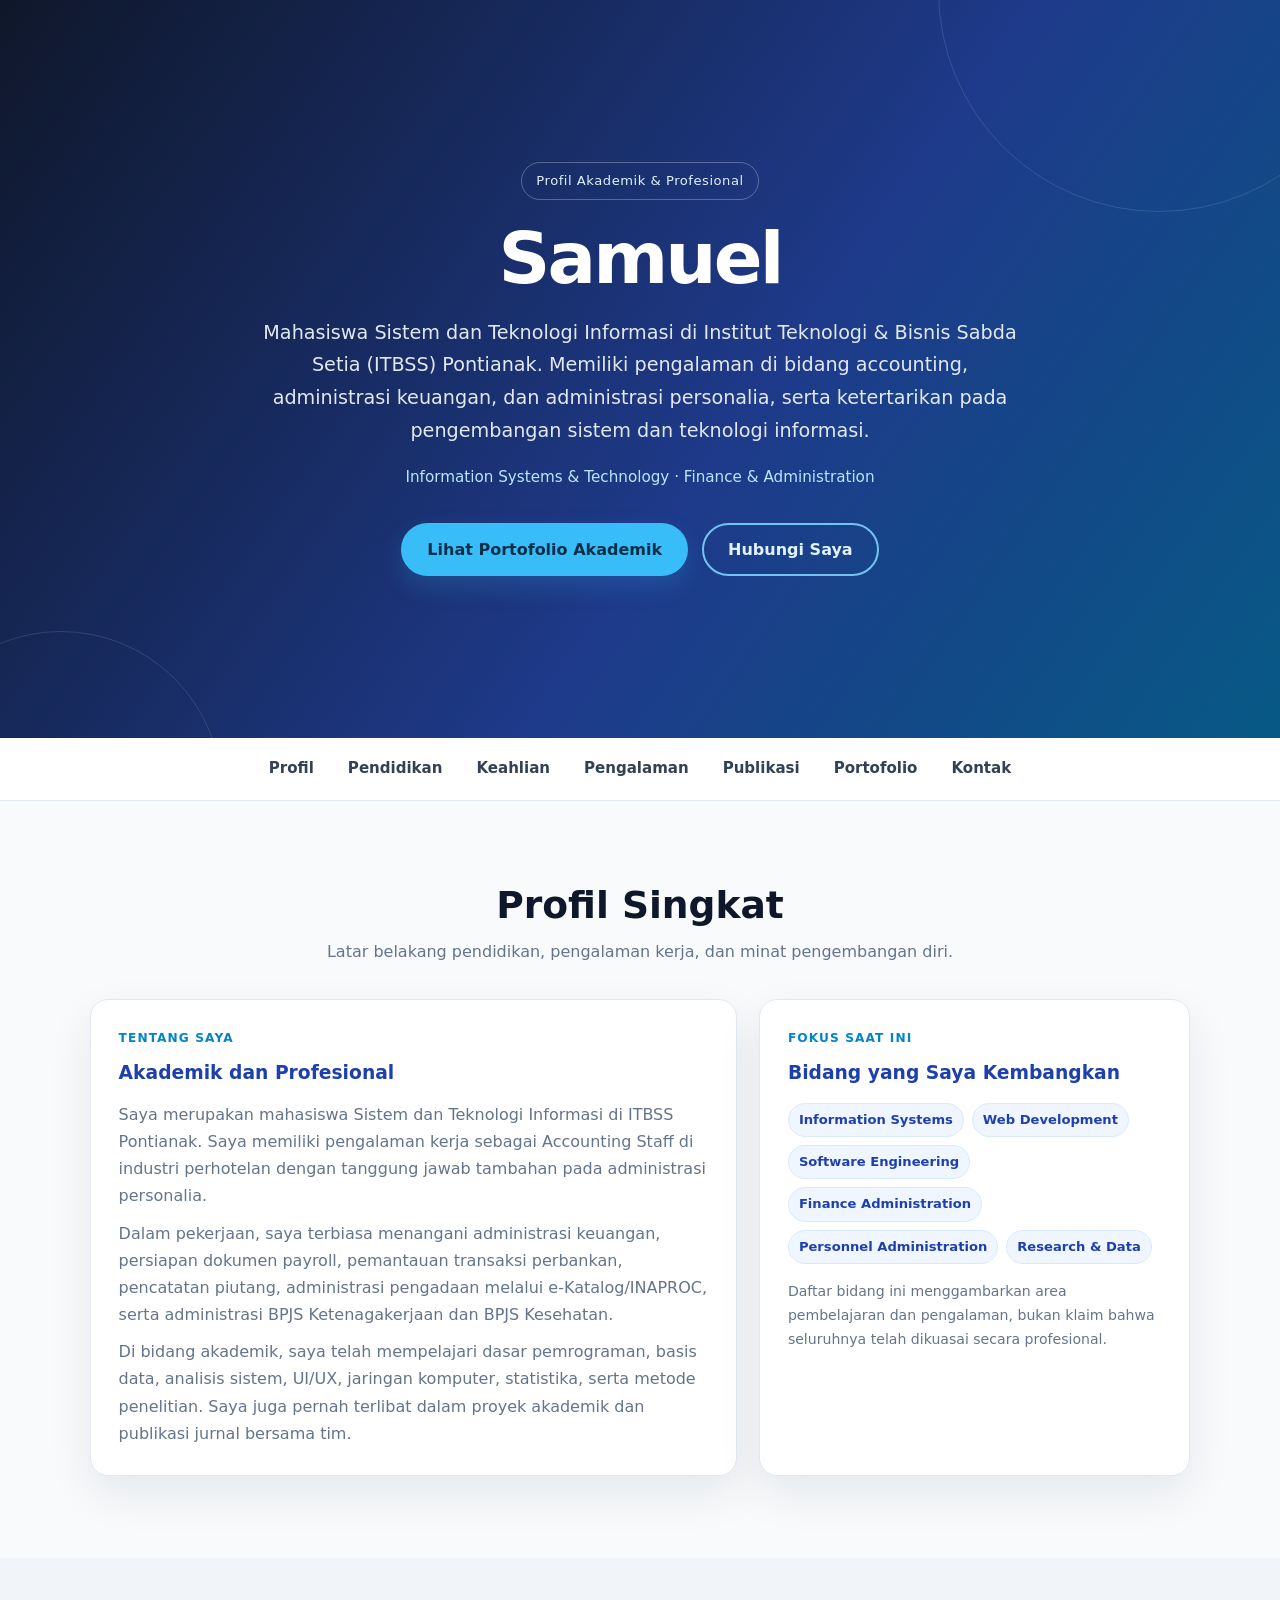
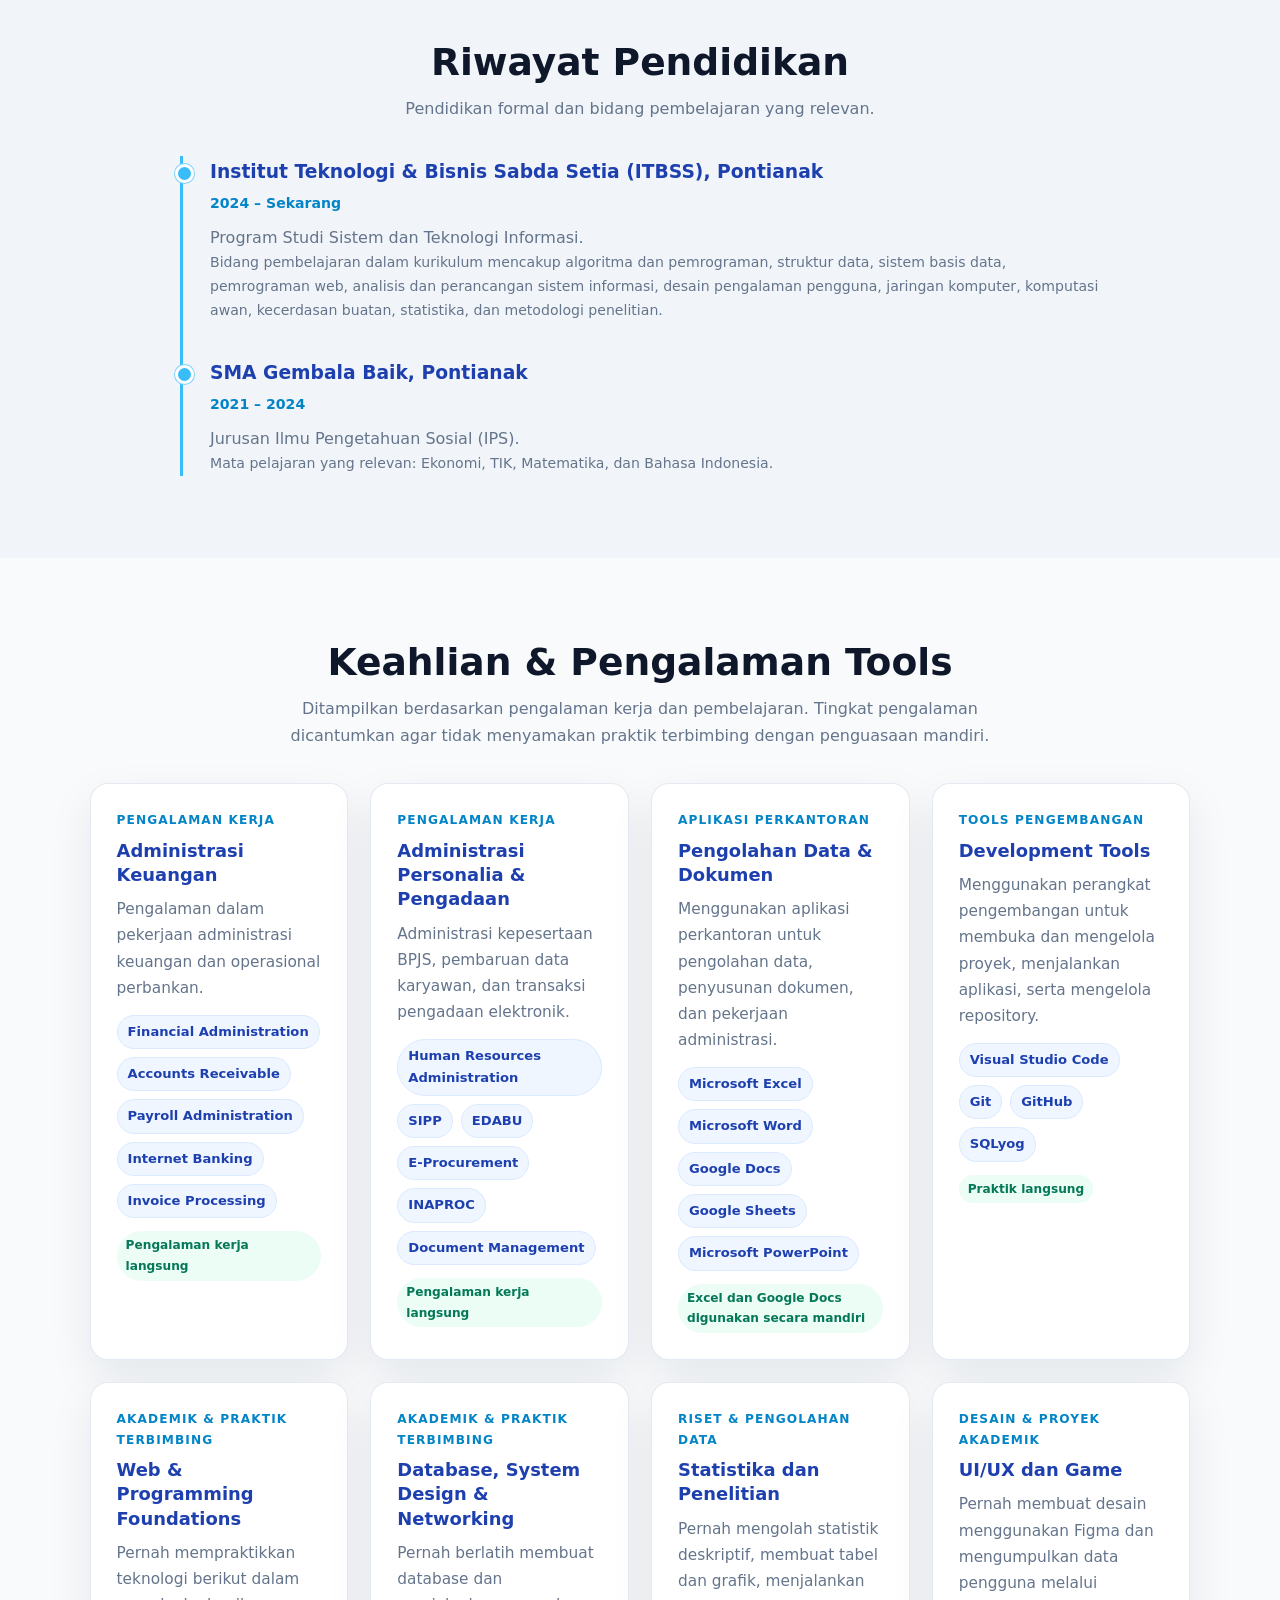
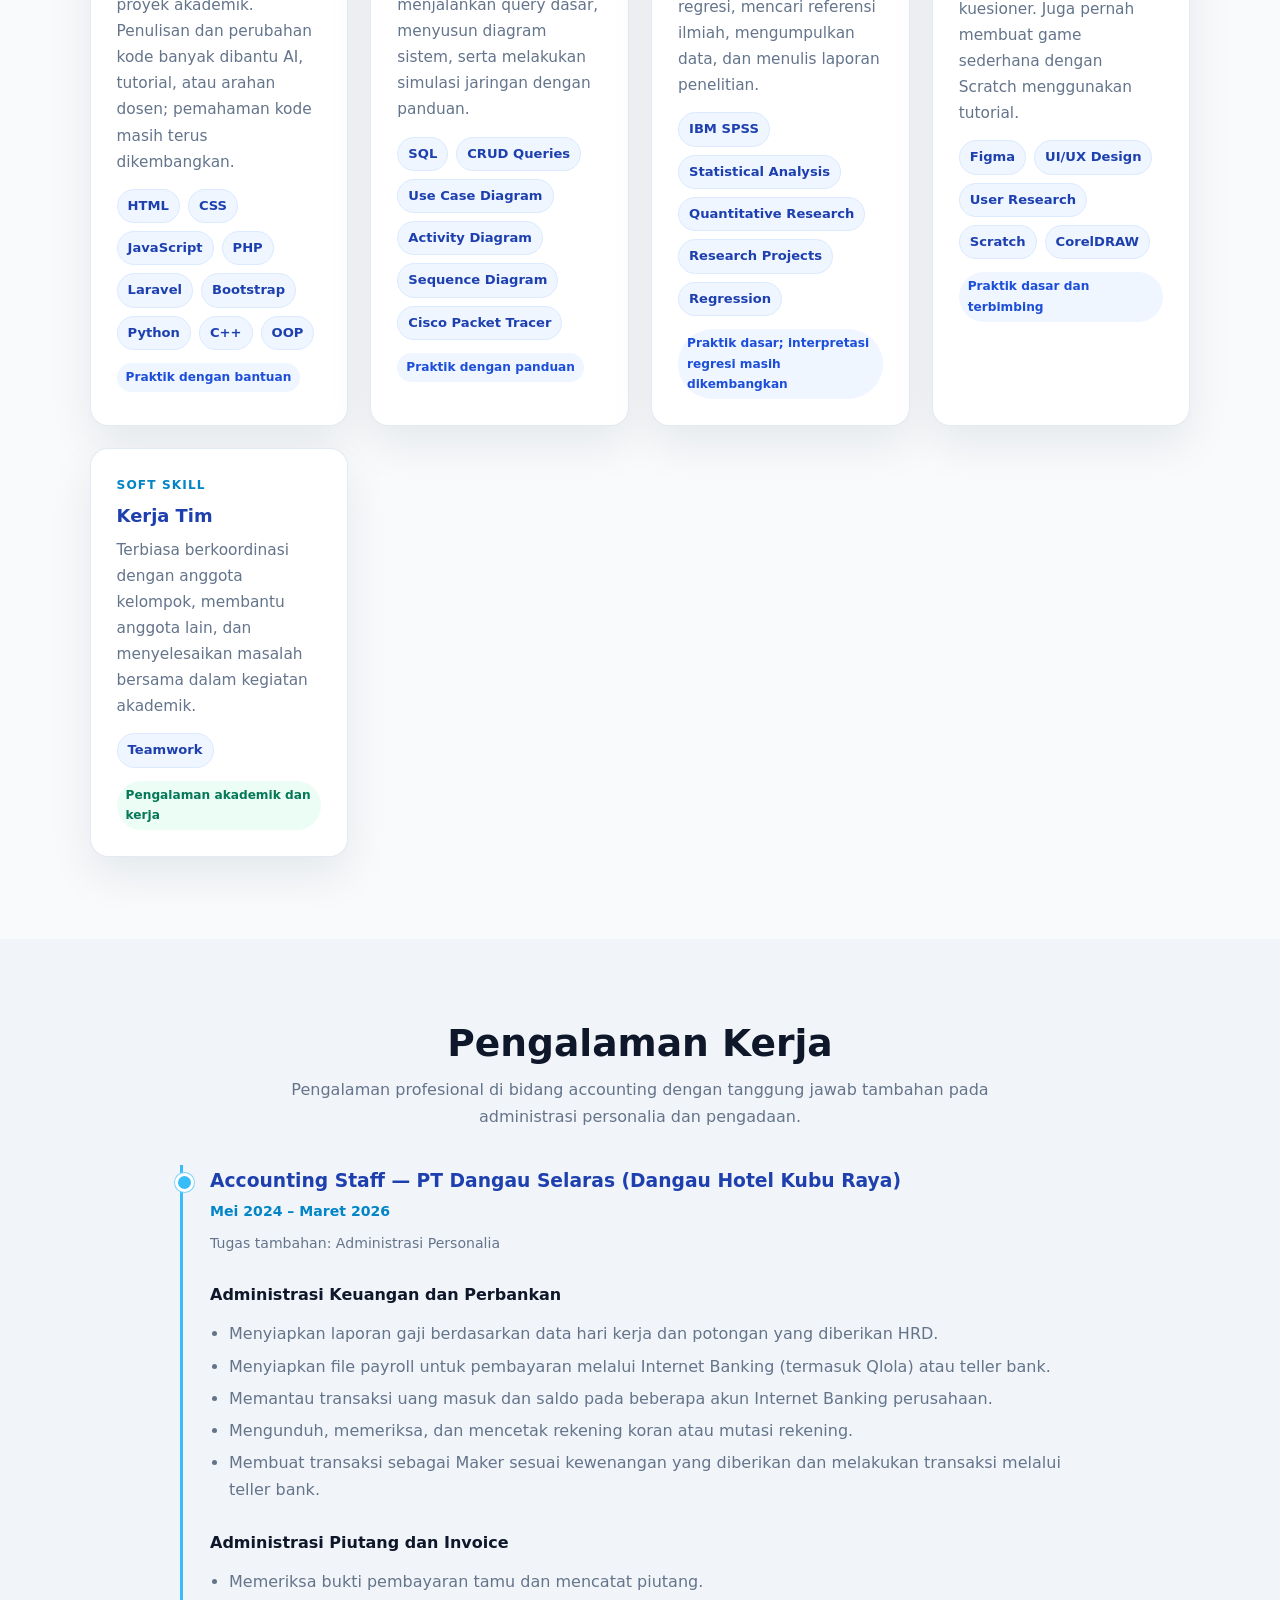
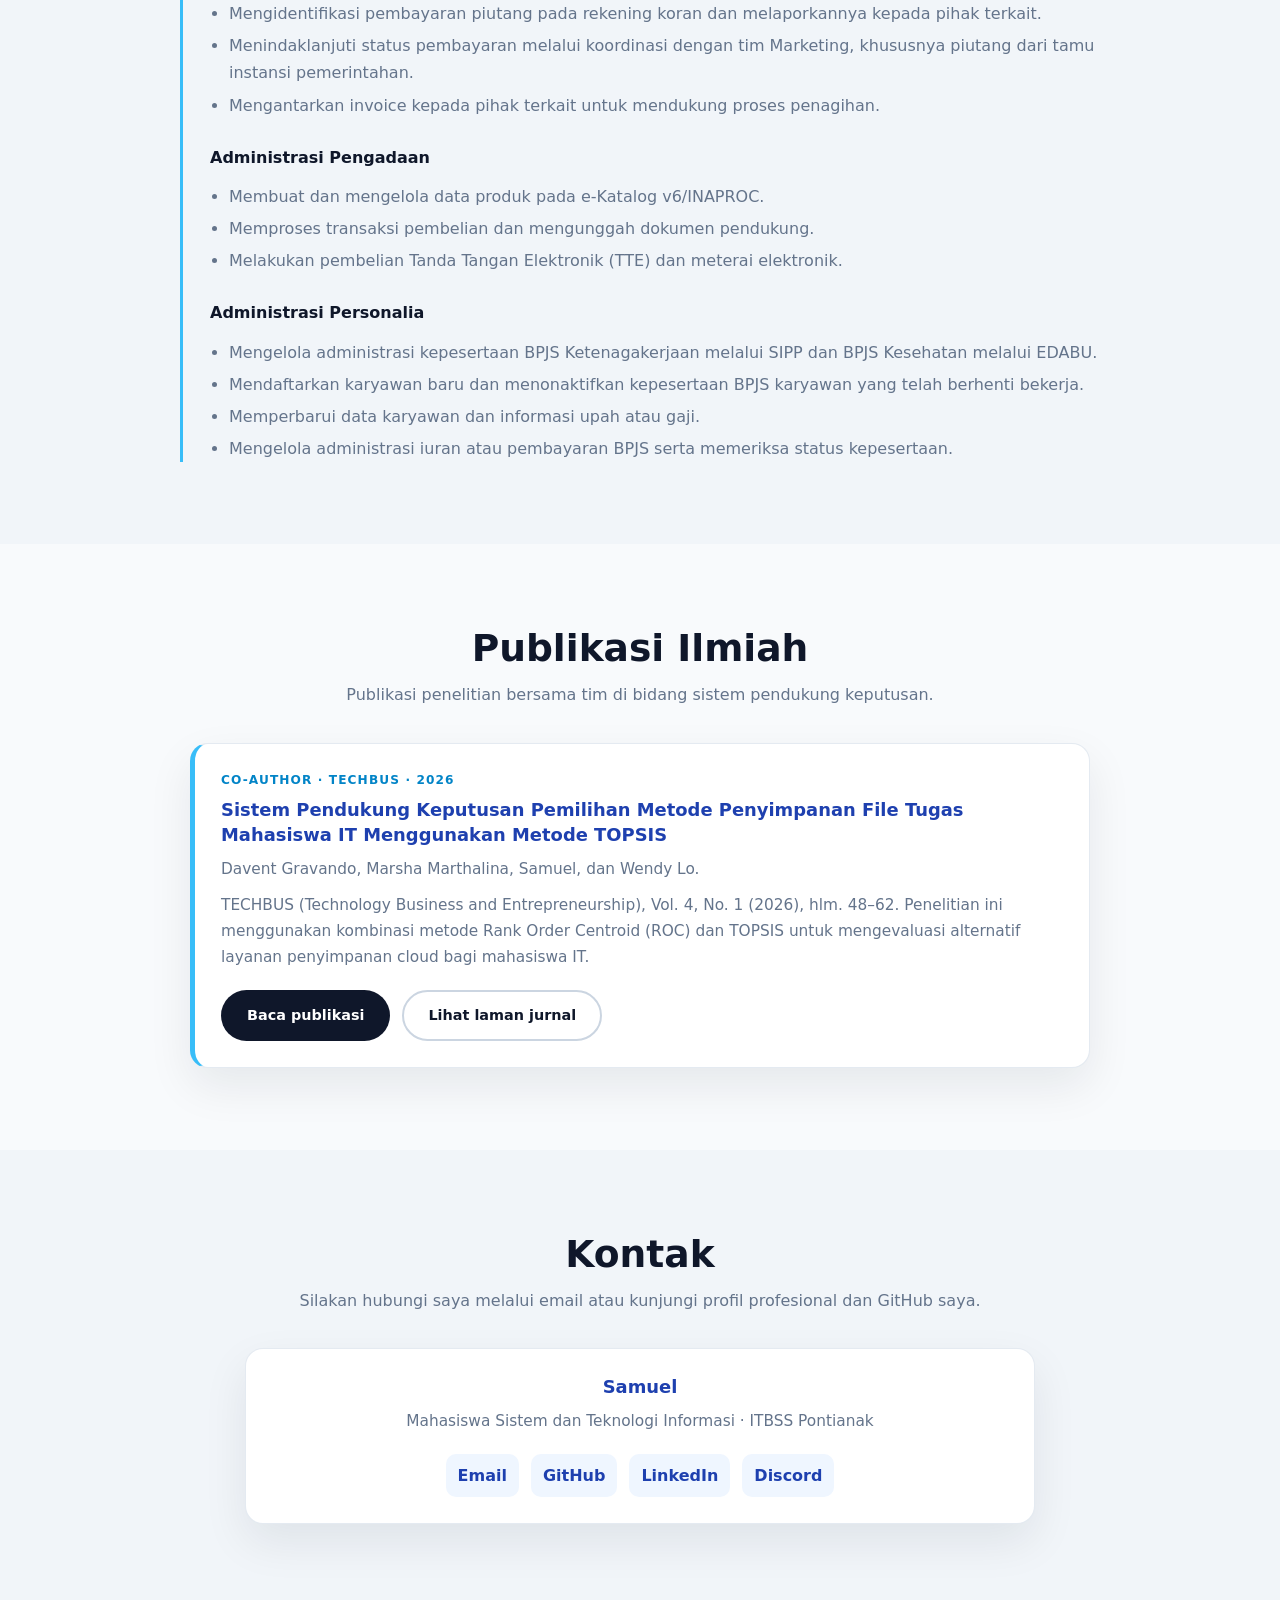
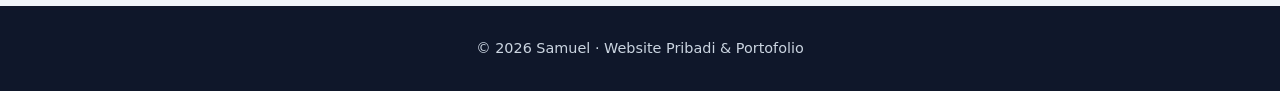
==== index.html @ e10cc5b1 "Fix stylesheet path for GitHub Pages" ====
<!DOCTYPE html>
<html lang="id">
<head>
  <meta charset="UTF-8" />
  <meta name="viewport" content="width=device-width, initial-scale=1.0" />
  <meta name="description" content="Portofolio Samuel, mahasiswa Sistem dan Teknologi Informasi ITBSS dengan pengalaman administrasi keuangan, personalia, serta proyek akademik teknologi." />
  <meta name="theme-color" content="#0f172a" />
  <title>Samuel | Profil & Portofolio</title>
  <link rel="stylesheet" href="style.css" />
</head>
<body>
  <header class="hero">
    <div class="hero-inner">
      <span class="eyebrow">Profil Akademik & Profesional</span>
      <h1>Samuel</h1>
      <p>Mahasiswa Sistem dan Teknologi Informasi di Institut Teknologi & Bisnis Sabda Setia (ITBSS) Pontianak. Memiliki pengalaman di bidang accounting, administrasi keuangan, dan administrasi personalia, serta ketertarikan pada pengembangan sistem dan teknologi informasi.</p>
      <div class="hero-meta">Information Systems & Technology · Finance & Administration</div>
      <div class="hero-buttons">
        <a href="portofolio.html" class="btn btn-primary">Lihat Portofolio Akademik</a>
        <a href="#kontak" class="btn btn-outline">Hubungi Saya</a>
      </div>
    </div>
  </header>

  <nav aria-label="Navigasi utama">
    <ul>
      <li><a href="#profil">Profil</a></li>
      <li><a href="#pendidikan">Pendidikan</a></li>
      <li><a href="#keahlian">Keahlian</a></li>
      <li><a href="#pengalaman">Pengalaman</a></li>
      <li><a href="#publikasi">Publikasi</a></li>
      <li><a href="portofolio.html">Portofolio</a></li>
      <li><a href="#kontak">Kontak</a></li>
    </ul>
  </nav>

  <main>
    <section id="profil">
      <div class="section-inner">
        <div class="section-heading">
          <h2>Profil Singkat</h2>
          <p>Latar belakang pendidikan, pengalaman kerja, dan minat pengembangan diri.</p>
        </div>
        <div class="info-grid">
          <article class="info-panel">
            <span class="kicker">Tentang Saya</span>
            <h3>Akademik dan Profesional</h3>
            <p>Saya merupakan mahasiswa Sistem dan Teknologi Informasi di ITBSS Pontianak. Saya memiliki pengalaman kerja sebagai Accounting Staff di industri perhotelan dengan tanggung jawab tambahan pada administrasi personalia.</p>
            <p>Dalam pekerjaan, saya terbiasa menangani administrasi keuangan, persiapan dokumen payroll, pemantauan transaksi perbankan, pencatatan piutang, administrasi pengadaan melalui e-Katalog/INAPROC, serta administrasi BPJS Ketenagakerjaan dan BPJS Kesehatan.</p>
            <p>Di bidang akademik, saya telah mempelajari dasar pemrograman, basis data, analisis sistem, UI/UX, jaringan komputer, statistika, serta metode penelitian. Saya juga pernah terlibat dalam proyek akademik dan publikasi jurnal bersama tim.</p>
          </article>
          <aside class="info-panel">
            <span class="kicker">Fokus Saat Ini</span>
            <h3>Bidang yang Saya Kembangkan</h3>
            <div class="tag-list">
              <span class="tag">Information Systems</span>
              <span class="tag">Web Development</span>
              <span class="tag">Software Engineering</span>
              <span class="tag">Finance Administration</span>
              <span class="tag">Personnel Administration</span>
              <span class="tag">Research & Data</span>
            </div>
            <p class="small-note" style="margin-top:16px">Daftar bidang ini menggambarkan area pembelajaran dan pengalaman, bukan klaim bahwa seluruhnya telah dikuasai secara profesional.</p>
          </aside>
        </div>
      </div>
    </section>

    <section id="pendidikan" class="section-alt">
      <div class="section-inner">
        <div class="section-heading">
          <h2>Riwayat Pendidikan</h2>
          <p>Pendidikan formal dan bidang pembelajaran yang relevan.</p>
        </div>
        <div class="timeline">
          <article class="timeline-item">
            <h3>Institut Teknologi & Bisnis Sabda Setia (ITBSS), Pontianak</h3>
            <div class="date">2024 – Sekarang</div>
            <p>Program Studi Sistem dan Teknologi Informasi.</p>
            <p class="small-note">Bidang pembelajaran dalam kurikulum mencakup algoritma dan pemrograman, struktur data, sistem basis data, pemrograman web, analisis dan perancangan sistem informasi, desain pengalaman pengguna, jaringan komputer, komputasi awan, kecerdasan buatan, statistika, dan metodologi penelitian.</p>
          </article>
          <article class="timeline-item">
            <h3>SMA Gembala Baik, Pontianak</h3>
            <div class="date">2021 – 2024</div>
            <p>Jurusan Ilmu Pengetahuan Sosial (IPS).</p>
            <p class="small-note">Mata pelajaran yang relevan: Ekonomi, TIK, Matematika, dan Bahasa Indonesia.</p>
          </article>
        </div>
      </div>
    </section>

    <section id="keahlian">
      <div class="section-inner">
        <div class="section-heading">
          <h2>Keahlian & Pengalaman Tools</h2>
          <p>Ditampilkan berdasarkan pengalaman kerja dan pembelajaran. Tingkat pengalaman dicantumkan agar tidak menyamakan praktik terbimbing dengan penguasaan mandiri.</p>
        </div>
        <div class="grid">
          <article class="card">
            <span class="kicker">Pengalaman Kerja</span>
            <h3>Administrasi Keuangan</h3>
            <p>Pengalaman dalam pekerjaan administrasi keuangan dan operasional perbankan.</p>
            <div class="tag-list">
              <span class="tag">Financial Administration</span><span class="tag">Accounts Receivable</span><span class="tag">Payroll Administration</span><span class="tag">Internet Banking</span><span class="tag">Invoice Processing</span>
            </div>
            <span class="level good">Pengalaman kerja langsung</span>
          </article>
          <article class="card">
            <span class="kicker">Pengalaman Kerja</span>
            <h3>Administrasi Personalia & Pengadaan</h3>
            <p>Administrasi kepesertaan BPJS, pembaruan data karyawan, dan transaksi pengadaan elektronik.</p>
            <div class="tag-list">
              <span class="tag">Human Resources Administration</span><span class="tag">SIPP</span><span class="tag">EDABU</span><span class="tag">E-Procurement</span><span class="tag">INAPROC</span><span class="tag">Document Management</span>
            </div>
            <span class="level good">Pengalaman kerja langsung</span>
          </article>
          <article class="card">
            <span class="kicker">Aplikasi Perkantoran</span>
            <h3>Pengolahan Data & Dokumen</h3>
            <p>Menggunakan aplikasi perkantoran untuk pengolahan data, penyusunan dokumen, dan pekerjaan administrasi.</p>
            <div class="tag-list">
              <span class="tag">Microsoft Excel</span><span class="tag">Microsoft Word</span><span class="tag">Google Docs</span><span class="tag">Google Sheets</span><span class="tag">Microsoft PowerPoint</span>
            </div>
            <span class="level good">Excel dan Google Docs digunakan secara mandiri</span>
          </article>
          <article class="card">
            <span class="kicker">Tools Pengembangan</span>
            <h3>Development Tools</h3>
            <p>Menggunakan perangkat pengembangan untuk membuka dan mengelola proyek, menjalankan aplikasi, serta mengelola repository.</p>
            <div class="tag-list">
              <span class="tag">Visual Studio Code</span><span class="tag">Git</span><span class="tag">GitHub</span><span class="tag">SQLyog</span>
            </div>
            <span class="level good">Praktik langsung</span>
          </article>
          <article class="card">
            <span class="kicker">Akademik & Praktik Terbimbing</span>
            <h3>Web & Programming Foundations</h3>
            <p>Pernah mempraktikkan teknologi berikut dalam proyek akademik. Penulisan dan perubahan kode banyak dibantu AI, tutorial, atau arahan dosen; pemahaman kode masih terus dikembangkan.</p>
            <div class="tag-list">
              <span class="tag">HTML</span><span class="tag">CSS</span><span class="tag">JavaScript</span><span class="tag">PHP</span><span class="tag">Laravel</span><span class="tag">Bootstrap</span><span class="tag">Python</span><span class="tag">C++</span><span class="tag">OOP</span>
            </div>
            <span class="level basic">Praktik dengan bantuan</span>
          </article>
          <article class="card">
            <span class="kicker">Akademik & Praktik Terbimbing</span>
            <h3>Database, System Design & Networking</h3>
            <p>Pernah berlatih membuat database dan menjalankan query dasar, menyusun diagram sistem, serta melakukan simulasi jaringan dengan panduan.</p>
            <div class="tag-list">
              <span class="tag">SQL</span><span class="tag">CRUD Queries</span><span class="tag">Use Case Diagram</span><span class="tag">Activity Diagram</span><span class="tag">Sequence Diagram</span><span class="tag">Cisco Packet Tracer</span>
            </div>
            <span class="level basic">Praktik dengan panduan</span>
          </article>
          <article class="card">
            <span class="kicker">Riset & Pengolahan Data</span>
            <h3>Statistika dan Penelitian</h3>
            <p>Pernah mengolah statistik deskriptif, membuat tabel dan grafik, menjalankan regresi, mencari referensi ilmiah, mengumpulkan data, dan menulis laporan penelitian.</p>
            <div class="tag-list">
              <span class="tag">IBM SPSS</span><span class="tag">Statistical Analysis</span><span class="tag">Quantitative Research</span><span class="tag">Research Projects</span><span class="tag">Regression</span>
            </div>
            <span class="level basic">Praktik dasar; interpretasi regresi masih dikembangkan</span>
          </article>
          <article class="card">
            <span class="kicker">Desain & Proyek Akademik</span>
            <h3>UI/UX dan Game</h3>
            <p>Pernah membuat desain menggunakan Figma dan mengumpulkan data pengguna melalui kuesioner. Juga pernah membuat game sederhana dengan Scratch menggunakan tutorial.</p>
            <div class="tag-list">
              <span class="tag">Figma</span><span class="tag">UI/UX Design</span><span class="tag">User Research</span><span class="tag">Scratch</span><span class="tag">CorelDRAW</span>
            </div>
            <span class="level basic">Praktik dasar dan terbimbing</span>
          </article>
          <article class="card">
            <span class="kicker">Soft Skill</span>
            <h3>Kerja Tim</h3>
            <p>Terbiasa berkoordinasi dengan anggota kelompok, membantu anggota lain, dan menyelesaikan masalah bersama dalam kegiatan akademik.</p>
            <div class="tag-list"><span class="tag">Teamwork</span></div>
            <span class="level good">Pengalaman akademik dan kerja</span>
          </article>
        </div>
      </div>
    </section>

    <section id="pengalaman" class="section-alt">
      <div class="section-inner">
        <div class="section-heading">
          <h2>Pengalaman Kerja</h2>
          <p>Pengalaman profesional di bidang accounting dengan tanggung jawab tambahan pada administrasi personalia dan pengadaan.</p>
        </div>
        <div class="timeline">
          <article class="timeline-item">
            <h3>Accounting Staff — PT Dangau Selaras (Dangau Hotel Kubu Raya)</h3>
            <div class="date">Mei 2024 – Maret 2026</div>
            <p class="small-note">Tugas tambahan: Administrasi Personalia</p>
            <h4 class="subheading">Administrasi Keuangan dan Perbankan</h4>
            <ul>
              <li>Menyiapkan laporan gaji berdasarkan data hari kerja dan potongan yang diberikan HRD.</li>
              <li>Menyiapkan file payroll untuk pembayaran melalui Internet Banking (termasuk Qlola) atau teller bank.</li>
              <li>Memantau transaksi uang masuk dan saldo pada beberapa akun Internet Banking perusahaan.</li>
              <li>Mengunduh, memeriksa, dan mencetak rekening koran atau mutasi rekening.</li>
              <li>Membuat transaksi sebagai Maker sesuai kewenangan yang diberikan dan melakukan transaksi melalui teller bank.</li>
            </ul>
            <h4 class="subheading">Administrasi Piutang dan Invoice</h4>
            <ul>
              <li>Memeriksa bukti pembayaran tamu dan mencatat piutang.</li>
              <li>Mengidentifikasi pembayaran piutang pada rekening koran dan melaporkannya kepada pihak terkait.</li>
              <li>Menindaklanjuti status pembayaran melalui koordinasi dengan tim Marketing, khususnya piutang dari tamu instansi pemerintahan.</li>
              <li>Mengantarkan invoice kepada pihak terkait untuk mendukung proses penagihan.</li>
            </ul>
            <h4 class="subheading">Administrasi Pengadaan</h4>
            <ul>
              <li>Membuat dan mengelola data produk pada e-Katalog v6/INAPROC.</li>
              <li>Memproses transaksi pembelian dan mengunggah dokumen pendukung.</li>
              <li>Melakukan pembelian Tanda Tangan Elektronik (TTE) dan meterai elektronik.</li>
            </ul>
            <h4 class="subheading">Administrasi Personalia</h4>
            <ul>
              <li>Mengelola administrasi kepesertaan BPJS Ketenagakerjaan melalui SIPP dan BPJS Kesehatan melalui EDABU.</li>
              <li>Mendaftarkan karyawan baru dan menonaktifkan kepesertaan BPJS karyawan yang telah berhenti bekerja.</li>
              <li>Memperbarui data karyawan dan informasi upah atau gaji.</li>
              <li>Mengelola administrasi iuran atau pembayaran BPJS serta memeriksa status kepesertaan.</li>
            </ul>
          </article>
        </div>
      </div>
    </section>

    <section id="publikasi">
      <div class="section-inner">
        <div class="section-heading">
          <h2>Publikasi Ilmiah</h2>
          <p>Publikasi penelitian bersama tim di bidang sistem pendukung keputusan.</p>
        </div>
        <article class="card publication">
          <span class="kicker">Co-Author · TECHBUS · 2026</span>
          <h3>Sistem Pendukung Keputusan Pemilihan Metode Penyimpanan File Tugas Mahasiswa IT Menggunakan Metode TOPSIS</h3>
          <p class="authors">Davent Gravando, Marsha Marthalina, Samuel, dan Wendy Lo.</p>
          <p>TECHBUS (Technology Business and Entrepreneurship), Vol. 4, No. 1 (2026), hlm. 48–62. Penelitian ini menggunakan kombinasi metode Rank Order Centroid (ROC) dan TOPSIS untuk mengevaluasi alternatif layanan penyimpanan cloud bagi mahasiswa IT.</p>
          <div class="actions">
            <a class="btn btn-dark" href="https://doi.org/10.61245/techbus.v4i1.88" target="_blank" rel="noopener noreferrer">Baca publikasi</a>
            <a class="btn btn-light" href="https://ejournal.itbss.ac.id/index.php/techbus/article/view/88" target="_blank" rel="noopener noreferrer">Lihat laman jurnal</a>
          </div>
        </article>
      </div>
    </section>

    <section id="kontak" class="section-alt">
      <div class="section-inner">
        <div class="section-heading">
          <h2>Kontak</h2>
          <p>Silakan hubungi saya melalui email atau kunjungi profil profesional dan GitHub saya.</p>
        </div>
        <div class="card contact-card">
          <h3>Samuel</h3>
          <p>Mahasiswa Sistem dan Teknologi Informasi · ITBSS Pontianak</p>
          <div class="contact-links">
            <a href="mailto:samuelptk2006@gmail.com">Email</a>
            <a href="https://github.com/SamuelPhe" target="_blank" rel="noopener noreferrer">GitHub</a>
            <a href="https://www.linkedin.com/in/samuelphang06" target="_blank" rel="noopener noreferrer">LinkedIn</a>
            <a href="https://discord.com/users/518212369063608331" target="_blank" rel="noopener noreferrer">Discord</a>
          </div>
        </div>
      </div>
    </section>
  </main>

  <footer>
    <p>© 2026 Samuel · Website Pribadi & Portofolio</p>
  </footer>
</body>
</html>
---- style.css ----
:root {
  --primary: #0f172a;
  --secondary: #1e40af;
  --accent: #38bdf8;
  --bg: #f8fafc;
  --surface: #ffffff;
  --text: #0f172a;
  --muted: #64748b;
  --line: #e2e8f0;
  --soft-blue: #eff6ff;
  --shadow: 0 18px 45px rgba(15, 23, 42, .08);
}

* { box-sizing: border-box; margin: 0; padding: 0; }
html { scroll-behavior: smooth; scroll-padding-top: 86px; }
body {
  background: var(--bg);
  color: var(--text);
  font-family: "Segoe UI", system-ui, -apple-system, BlinkMacSystemFont, sans-serif;
  line-height: 1.7;
}
a { color: inherit; }
button, a { -webkit-tap-highlight-color: transparent; }

.hero {
  min-height: 82vh;
  display: flex;
  align-items: center;
  justify-content: center;
  padding: 86px 22px;
  color: #fff;
  text-align: center;
  background: linear-gradient(125deg, #0f172a 0%, #1e3a8a 58%, #075985 100%);
  position: relative;
  overflow: hidden;
}
.hero::before, .hero::after {
  content: "";
  position: absolute;
  border: 1px solid rgba(255,255,255,.12);
  border-radius: 50%;
  pointer-events: none;
}
.hero::before { width: 440px; height: 440px; top: -230px; right: -100px; }
.hero::after { width: 320px; height: 320px; bottom: -215px; left: -100px; }
.hero-inner { max-width: 900px; position: relative; z-index: 1; }
.eyebrow {
  display: inline-flex;
  align-items: center;
  gap: 8px;
  margin-bottom: 18px;
  padding: 7px 14px;
  border: 1px solid rgba(255,255,255,.28);
  border-radius: 999px;
  color: #e0f2fe;
  font-size: .82rem;
  letter-spacing: .04em;
}
.hero h1 { font-size: clamp(2.7rem, 7vw, 4.5rem); line-height: 1.12; margin-bottom: 18px; letter-spacing: -.04em; }
.hero p { max-width: 760px; margin: 0 auto; color: #e2e8f0; font-size: clamp(1rem, 2.1vw, 1.2rem); }
.hero-meta { margin-top: 18px; color: #bae6fd; font-size: .95rem; }
.hero-buttons { margin-top: 32px; display: flex; gap: 14px; justify-content: center; flex-wrap: wrap; }
.btn {
  display: inline-flex;
  justify-content: center;
  align-items: center;
  min-height: 46px;
  padding: 11px 24px;
  border: 2px solid transparent;
  border-radius: 999px;
  font-weight: 650;
  text-decoration: none;
  transition: transform .2s ease, background .2s ease, box-shadow .2s ease;
}
.btn:hover { transform: translateY(-2px); }
.btn-primary { background: var(--accent); color: #082f49; box-shadow: 0 10px 24px rgba(56,189,248,.18); }
.btn-primary:hover { background: #7dd3fc; }
.btn-outline { border-color: rgba(125,211,252,.9); color: #e0f2fe; }
.btn-outline:hover { background: rgba(56,189,248,.13); }

nav {
  position: sticky;
  top: 0;
  z-index: 50;
  background: rgba(255,255,255,.96);
  border-bottom: 1px solid var(--line);
  backdrop-filter: blur(12px);
}
nav ul {
  max-width: 1180px;
  min-height: 62px;
  padding: 0 18px;
  margin: auto;
  display: flex;
  align-items: center;
  justify-content: center;
  flex-wrap: wrap;
  gap: 4px;
  list-style: none;
}
nav a {
  display: block;
  padding: 13px 15px;
  color: #334155;
  text-decoration: none;
  font-size: .94rem;
  font-weight: 650;
  border-radius: 10px;
  transition: background .2s ease, color .2s ease;
}
nav a:hover, nav a:focus-visible { color: var(--secondary); background: var(--soft-blue); outline: none; }

section { padding: 82px 7%; }
.section-inner { max-width: 1160px; margin: 0 auto; }
.section-heading { margin-bottom: 34px; text-align: center; }
.section-heading h2 { color: var(--primary); font-size: clamp(1.8rem, 3vw, 2.35rem); line-height: 1.2; margin-bottom: 10px; }
.section-heading p { max-width: 720px; margin: 0 auto; color: var(--muted); }
.section-alt { background: #f1f5f9; }
.grid { display: grid; grid-template-columns: repeat(auto-fit, minmax(255px, 1fr)); gap: 22px; }
.card {
  padding: 26px;
  background: var(--surface);
  border: 1px solid rgba(226,232,240,.9);
  border-radius: 18px;
  box-shadow: var(--shadow);
  transition: transform .2s ease, box-shadow .2s ease;
}
.card:hover { transform: translateY(-4px); box-shadow: 0 22px 48px rgba(15,23,42,.11); }
.card h3 { color: var(--secondary); margin-bottom: 9px; font-size: 1.12rem; line-height: 1.35; }
.card p { color: var(--muted); font-size: .96rem; }
.card p + p { margin-top: 10px; }
.card ul { padding-left: 19px; margin-top: 10px; color: var(--muted); font-size: .94rem; }
.card li + li { margin-top: 5px; }
.kicker { display: block; margin-bottom: 8px; color: #0284c7; font-size: .76rem; font-weight: 750; letter-spacing: .09em; text-transform: uppercase; }
.small-note { color: var(--muted); font-size: .88rem; }
.tag-list { display: flex; flex-wrap: wrap; gap: 8px; margin-top: 14px; }
.tag {
  display: inline-flex;
  padding: 5px 10px;
  border: 1px solid #dbeafe;
  border-radius: 999px;
  background: #eff6ff;
  color: #1e40af;
  font-size: .82rem;
  font-weight: 600;
}
.level {
  display: inline-flex;
  align-items: center;
  margin-top: 13px;
  padding: 4px 9px;
  border-radius: 999px;
  background: #f1f5f9;
  color: #475569;
  font-size: .76rem;
  font-weight: 700;
}
.level.good { background: #ecfdf5; color: #047857; }
.level.basic { background: #eff6ff; color: #1d4ed8; }
.level.learning { background: #fff7ed; color: #c2410c; }

.info-grid { display: grid; grid-template-columns: 1.2fr .8fr; gap: 22px; }
.info-panel { padding: 28px; background: #fff; border: 1px solid var(--line); border-radius: 18px; box-shadow: var(--shadow); }
.info-panel h3 { margin-bottom: 12px; color: var(--secondary); }
.info-panel p { color: var(--muted); }
.info-panel p + p { margin-top: 10px; }

.timeline { max-width: 920px; margin: auto; border-left: 3px solid var(--accent); padding-left: 27px; }
.timeline-item { position: relative; margin-bottom: 34px; }
.timeline-item:last-child { margin-bottom: 0; }
.timeline-item::before {
  content: "";
  position: absolute;
  width: 13px; height: 13px;
  left: -35px; top: 8px;
  background: var(--accent);
  border: 3px solid #fff;
  border-radius: 50%;
  box-shadow: 0 0 0 1px #7dd3fc;
}
.timeline-item h3 { color: var(--secondary); margin-bottom: 4px; }
.timeline-item .date { color: #0284c7; font-size: .88rem; font-weight: 700; margin-bottom: 8px; }
.timeline-item p { color: var(--muted); }
.timeline-item ul { padding-left: 19px; margin-top: 9px; color: var(--muted); }
.timeline-item li + li { margin-top: 5px; }
.subheading { margin: 25px 0 12px; color: var(--primary); font-size: 1rem; }

.publication { max-width: 900px; margin: 0 auto; border-left: 5px solid var(--accent); }
.publication .authors { margin-top: 8px; color: var(--muted); }
.text-link { color: #1d4ed8; font-weight: 700; text-decoration: none; overflow-wrap: anywhere; }
.text-link:hover { text-decoration: underline; }
.actions { display: flex; flex-wrap: wrap; gap: 12px; margin-top: 20px; }
.actions .btn { font-size: .9rem; }
.btn-dark { background: var(--primary); color: #fff; }
.btn-dark:hover { background: #1e293b; }
.btn-light { border-color: #cbd5e1; color: var(--primary); background: #fff; }
.btn-light:hover { background: #eff6ff; }

.contact-card { max-width: 790px; margin: auto; text-align: center; }
.contact-links { display: flex; justify-content: center; flex-wrap: wrap; gap: 12px; margin-top: 20px; }
.contact-links a { color: var(--secondary); font-weight: 650; text-decoration: none; padding: 8px 12px; border-radius: 10px; background: var(--soft-blue); }
.contact-links a:hover { background: #dbeafe; }
footer { padding: 30px 18px; background: var(--primary); color: #cbd5e1; text-align: center; font-size: .9rem; }
footer a { color: #bae6fd; text-decoration: none; }

.project-card { display: flex; flex-direction: column; }
.project-card .project-type { margin-top: auto; padding-top: 16px; color: #0284c7; font-size: .8rem; font-weight: 700; }
.notice { margin: 0 auto 28px; max-width: 920px; padding: 15px 18px; border-left: 4px solid #38bdf8; border-radius: 10px; background: #eff6ff; color: #1e3a8a; font-size: .92rem; }
.certificate-frame { width: 100%; height: 420px; margin-top: 16px; border: 1px solid var(--line); border-radius: 12px; background: #f8fafc; }

@media (max-width: 820px) {
  .info-grid { grid-template-columns: 1fr; }
  section { padding: 68px 6%; }
}
@media (max-width: 600px) {
  .hero { min-height: 76vh; padding: 70px 20px; }
  nav ul { justify-content: flex-start; flex-wrap: nowrap; overflow-x: auto; }
  nav a { white-space: nowrap; padding: 13px 12px; font-size: .88rem; }
  section { padding: 58px 5%; }
  .card, .info-panel { padding: 22px; }
  .timeline { padding-left: 22px; }
  .timeline-item::before { left: -30px; }
  .certificate-frame { height: 330px; }
}

@media (prefers-reduced-motion: reduce) {
  html { scroll-behavior: auto; }
  *, *::before, *::after { transition-duration: .01ms !important; animation-duration: .01ms !important; }
}
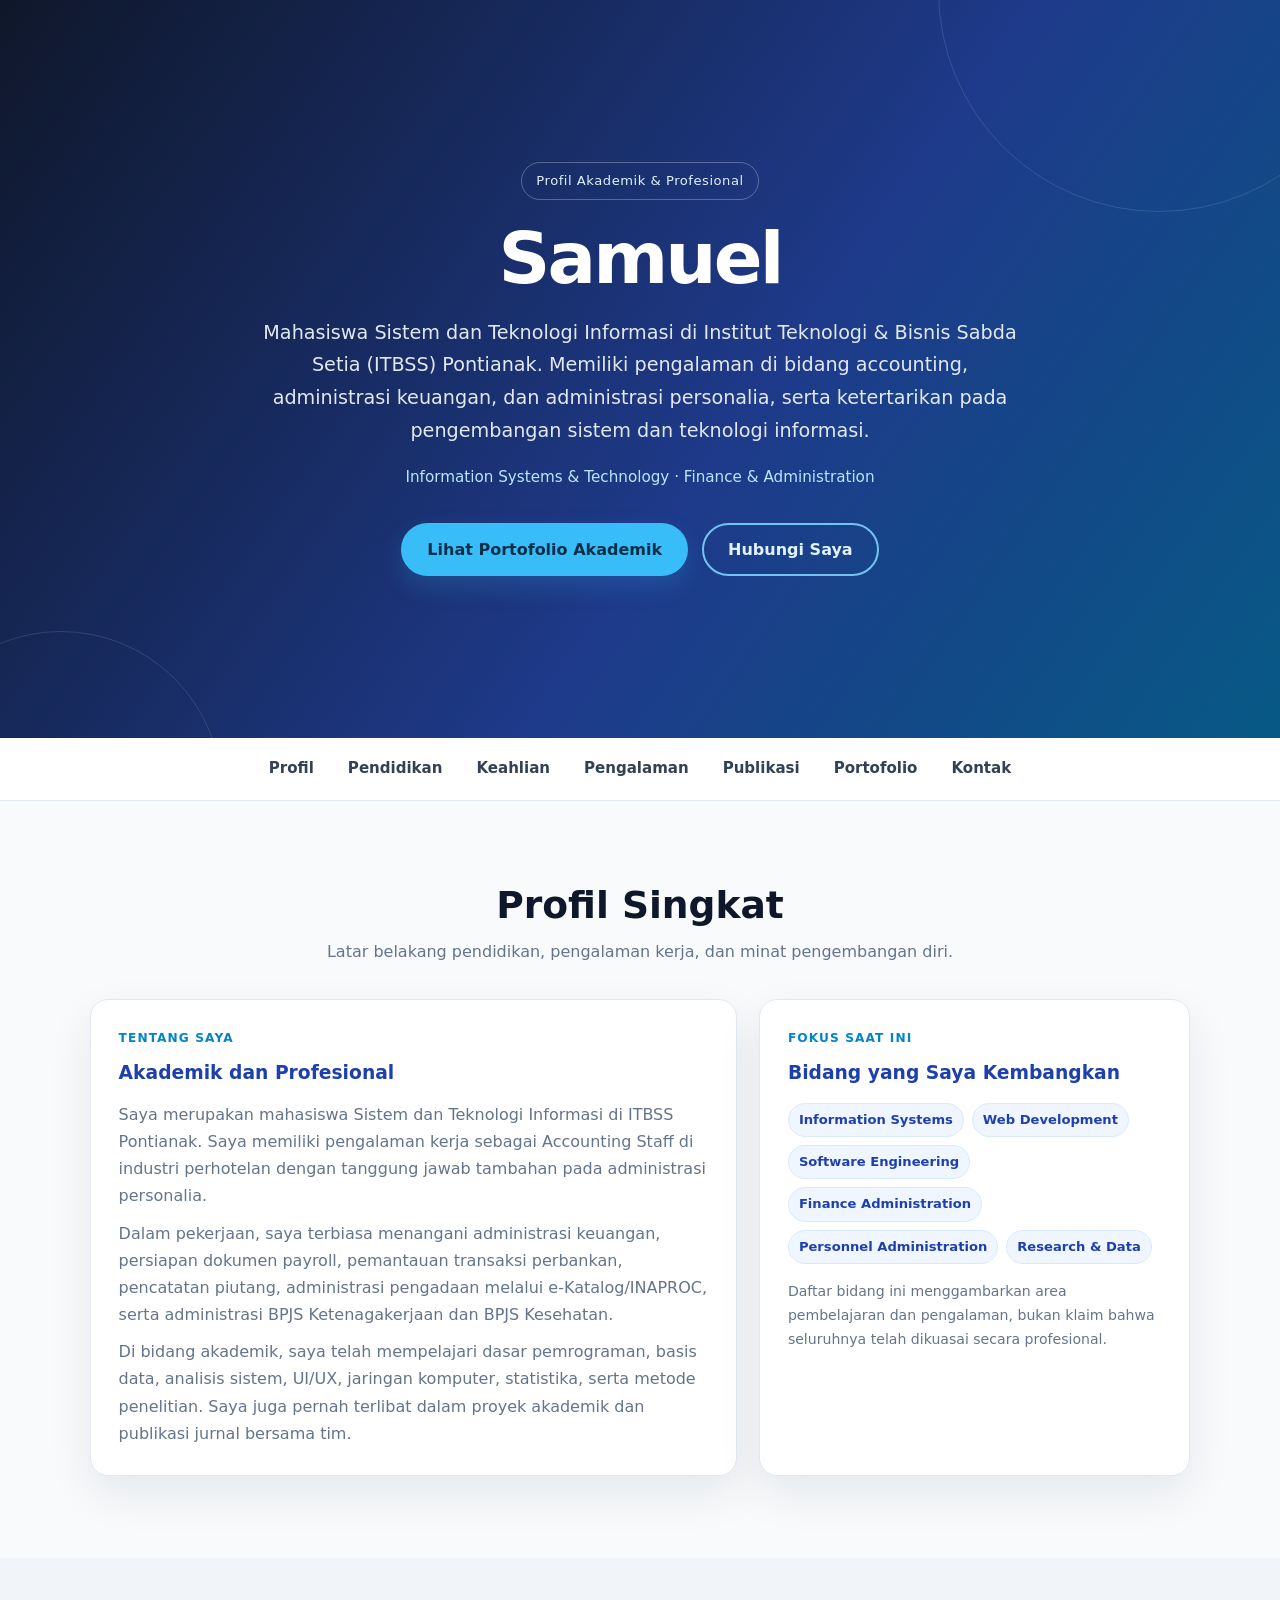
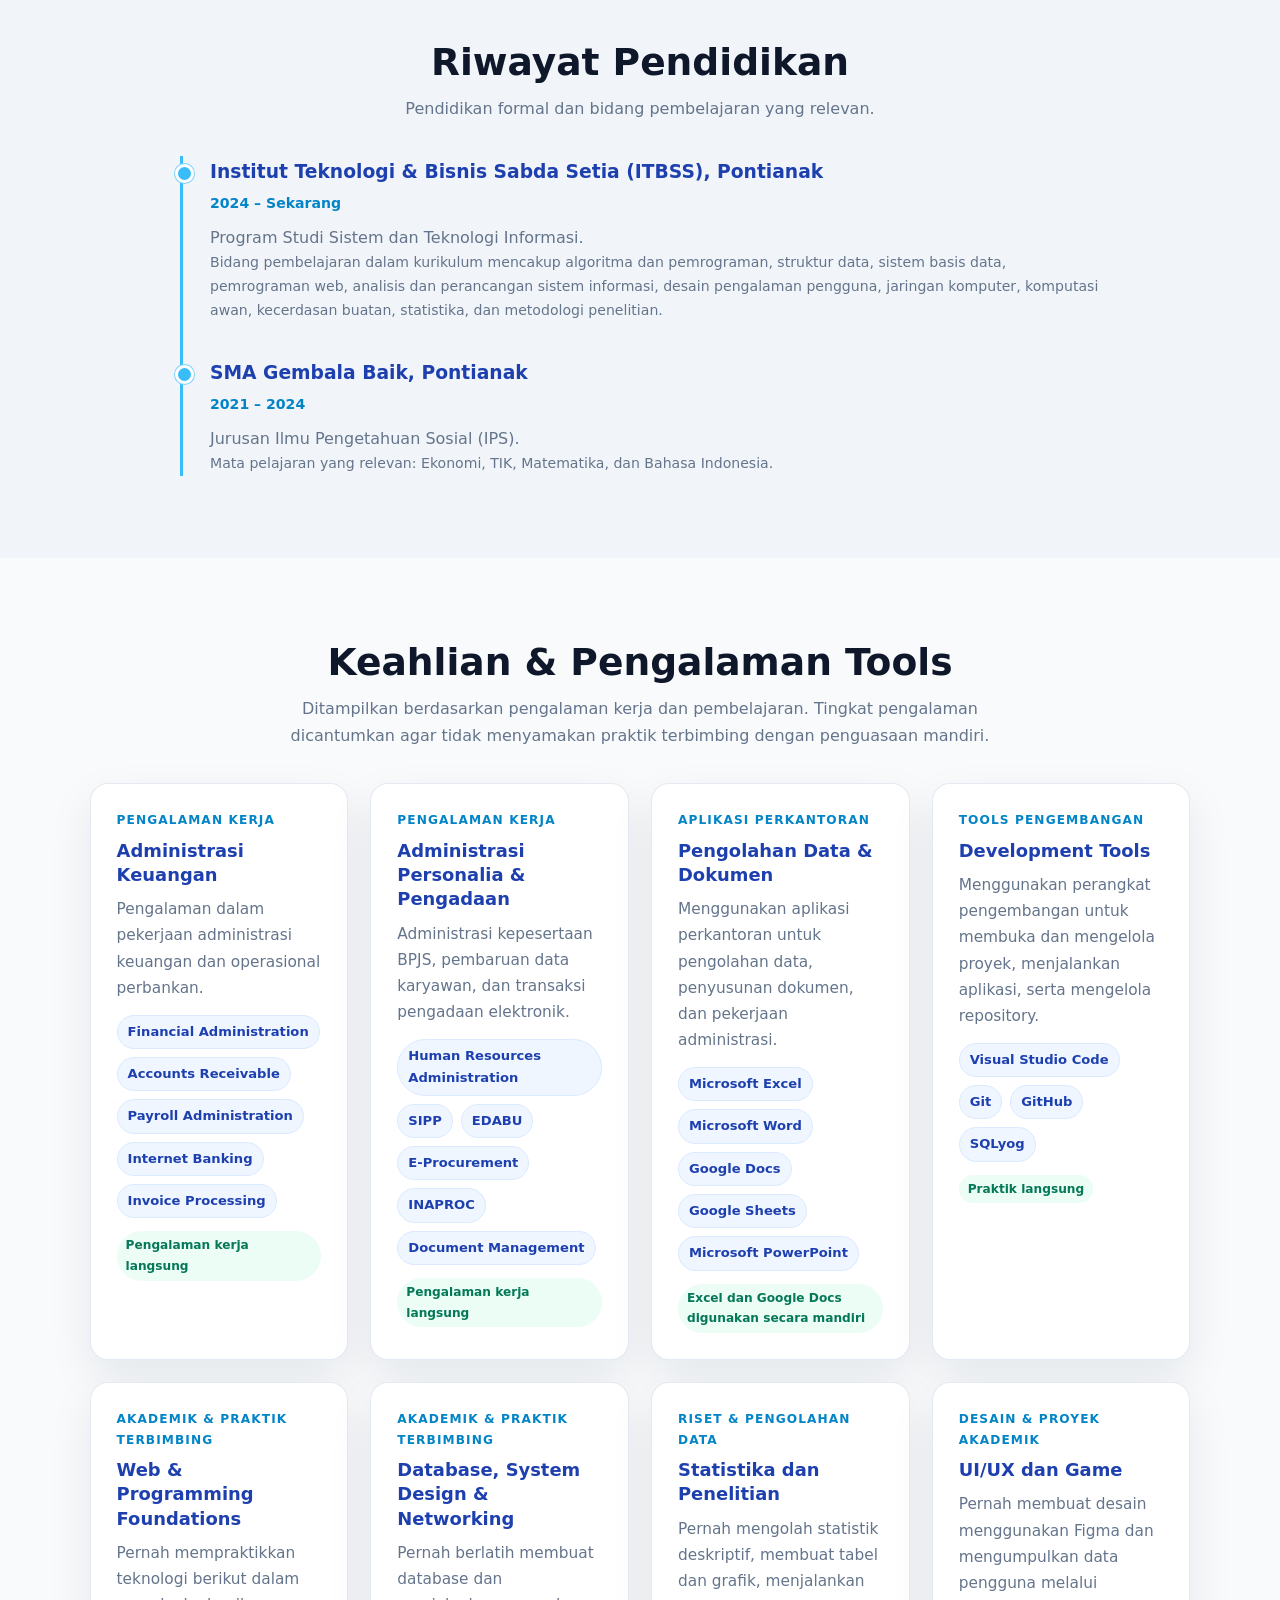
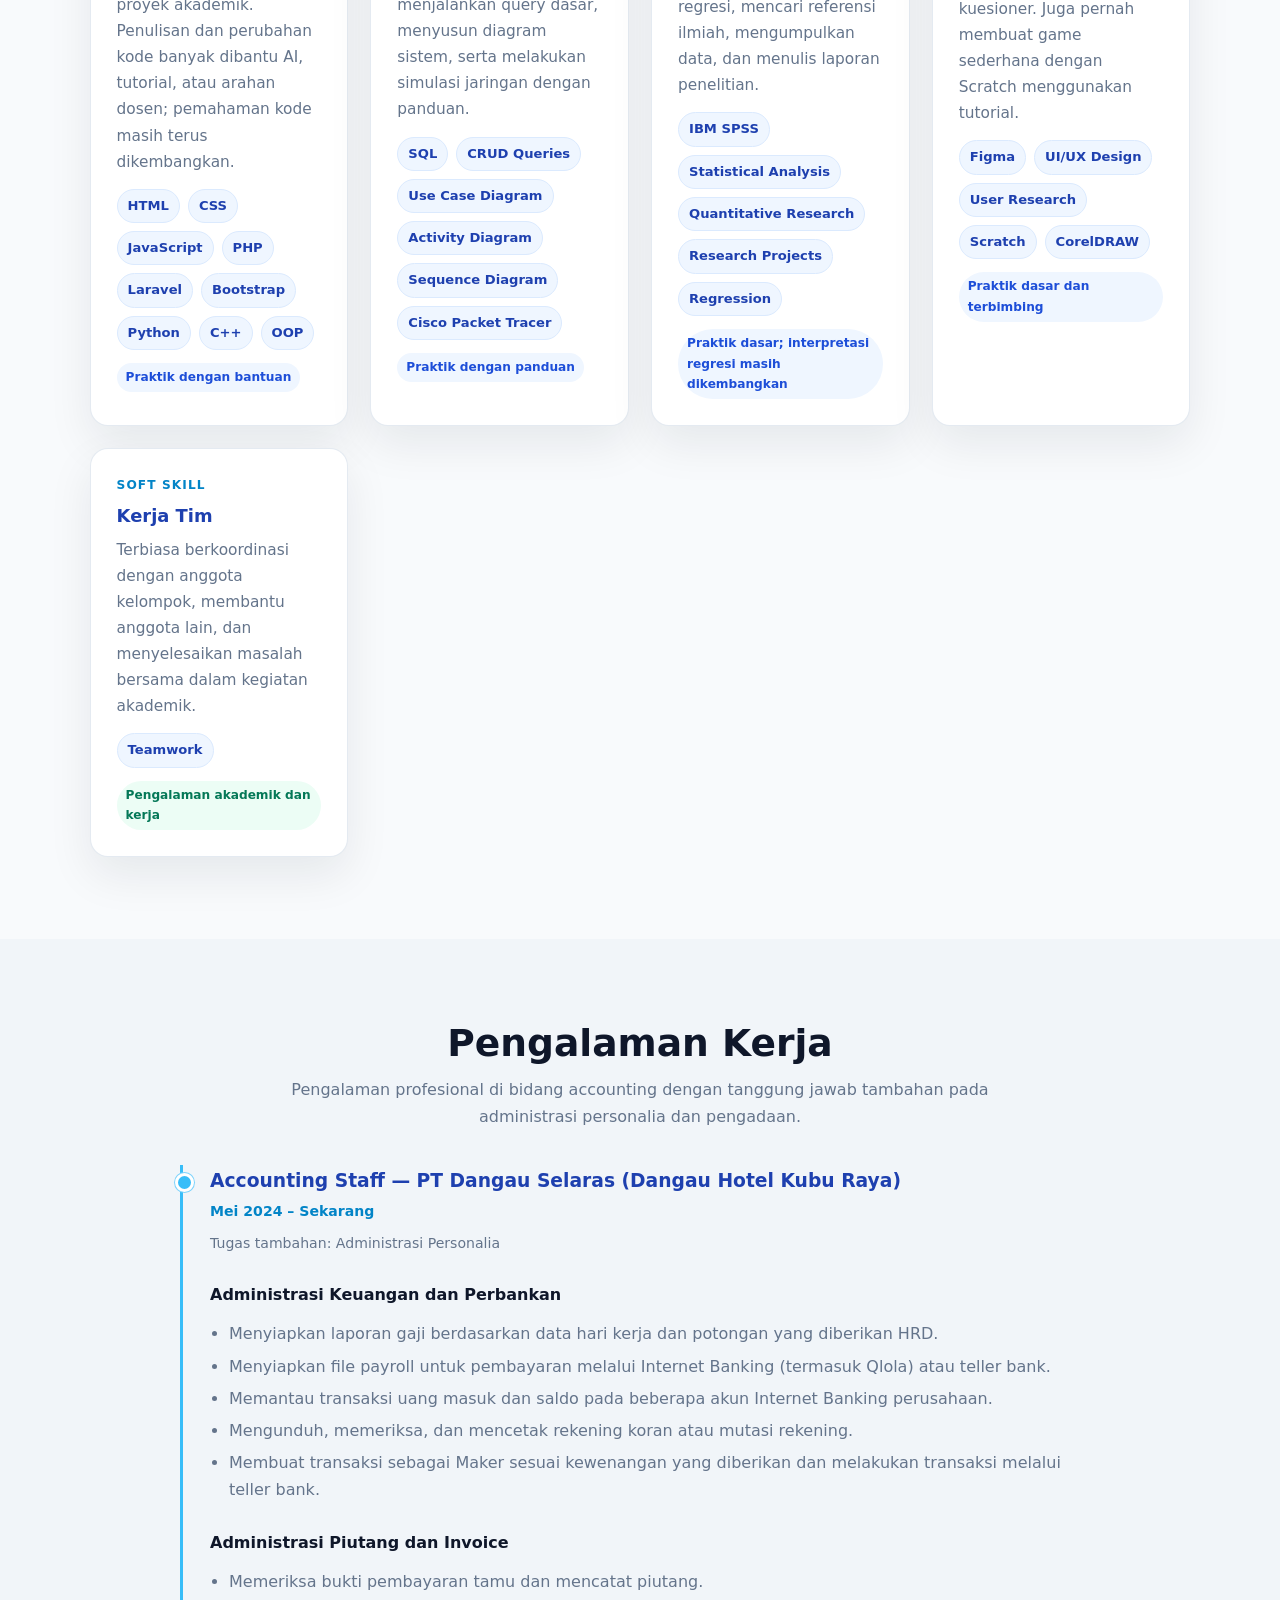
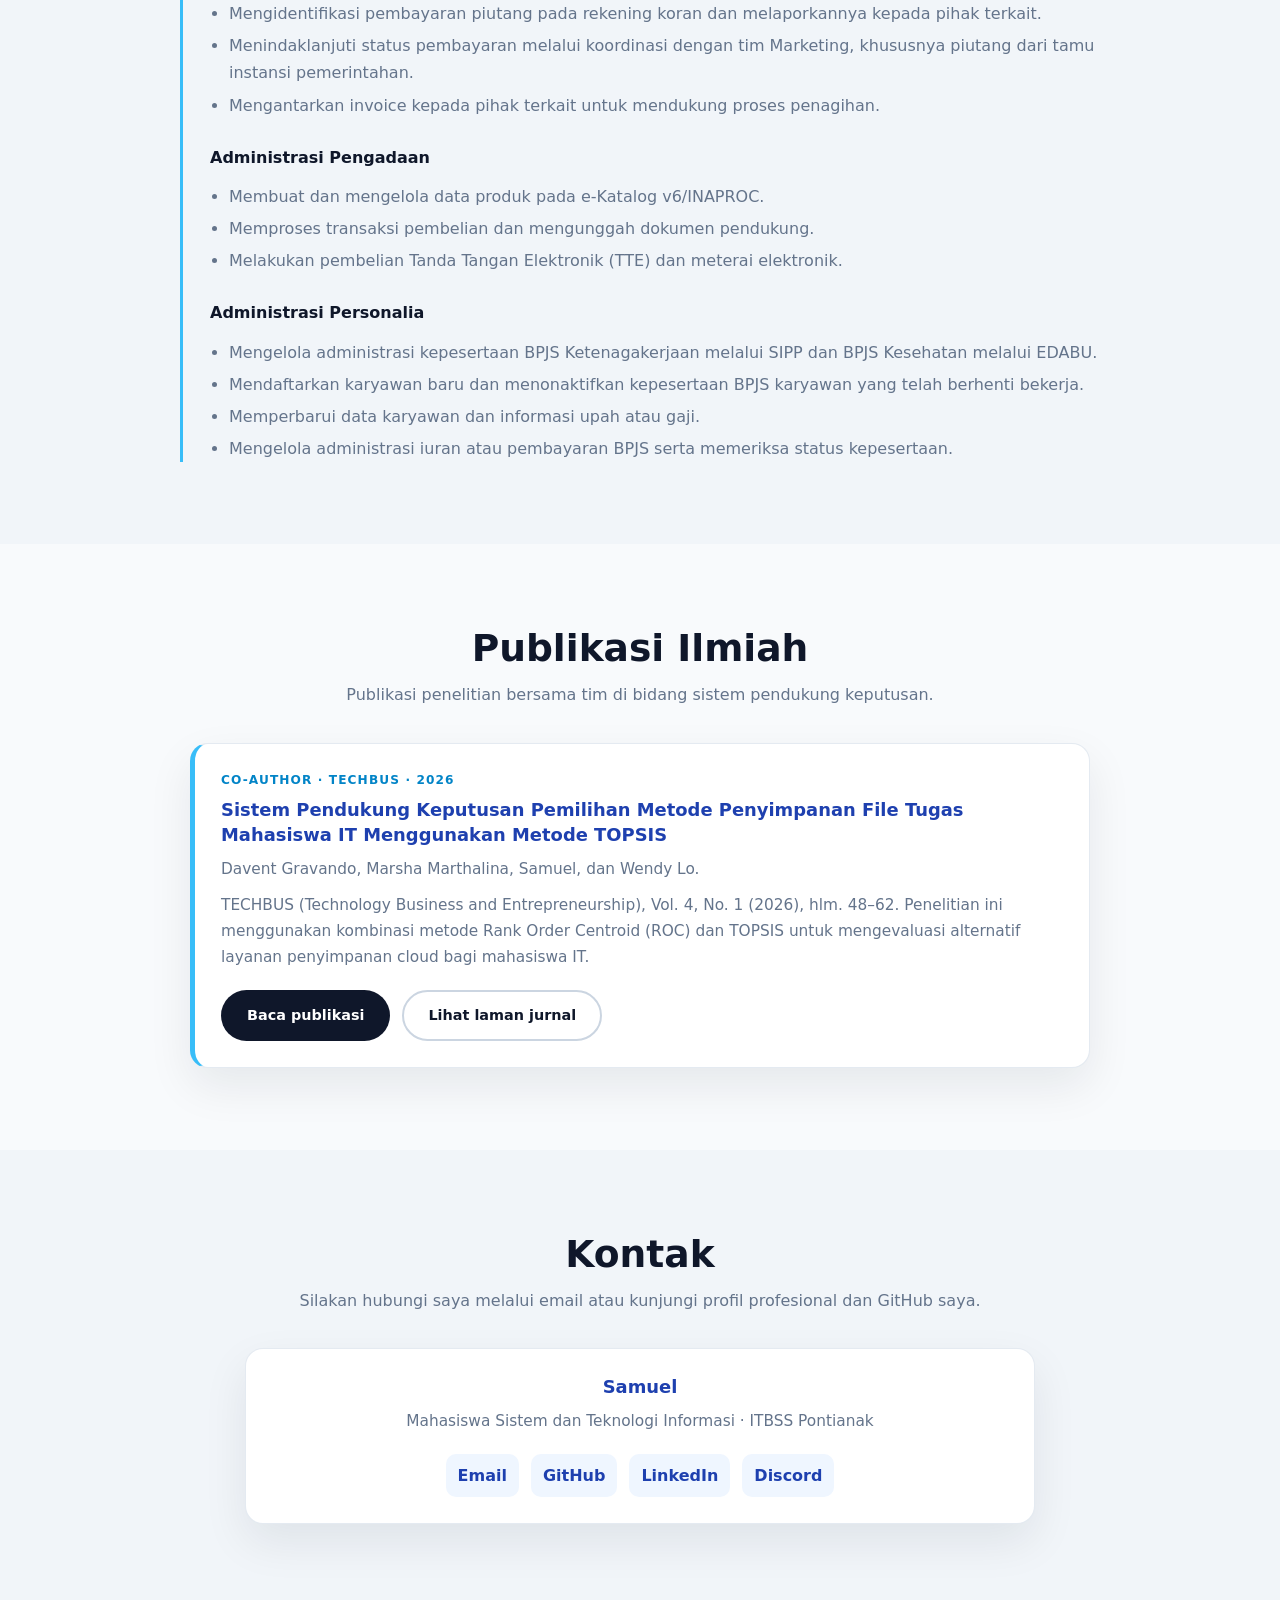
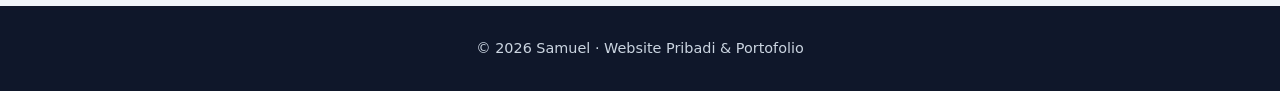
==== commit 891815e4: "Update current employment period" ====
--- a/index.html
+++ b/index.html
@@ -188,7 +188,7 @@
         <div class="timeline">
           <article class="timeline-item">
             <h3>Accounting Staff — PT Dangau Selaras (Dangau Hotel Kubu Raya)</h3>
-            <div class="date">Mei 2024 – Maret 2026</div>
+            <div class="date">Mei 2024 – Sekarang</div>
             <p class="small-note">Tugas tambahan: Administrasi Personalia</p>
             <h4 class="subheading">Administrasi Keuangan dan Perbankan</h4>
             <ul>
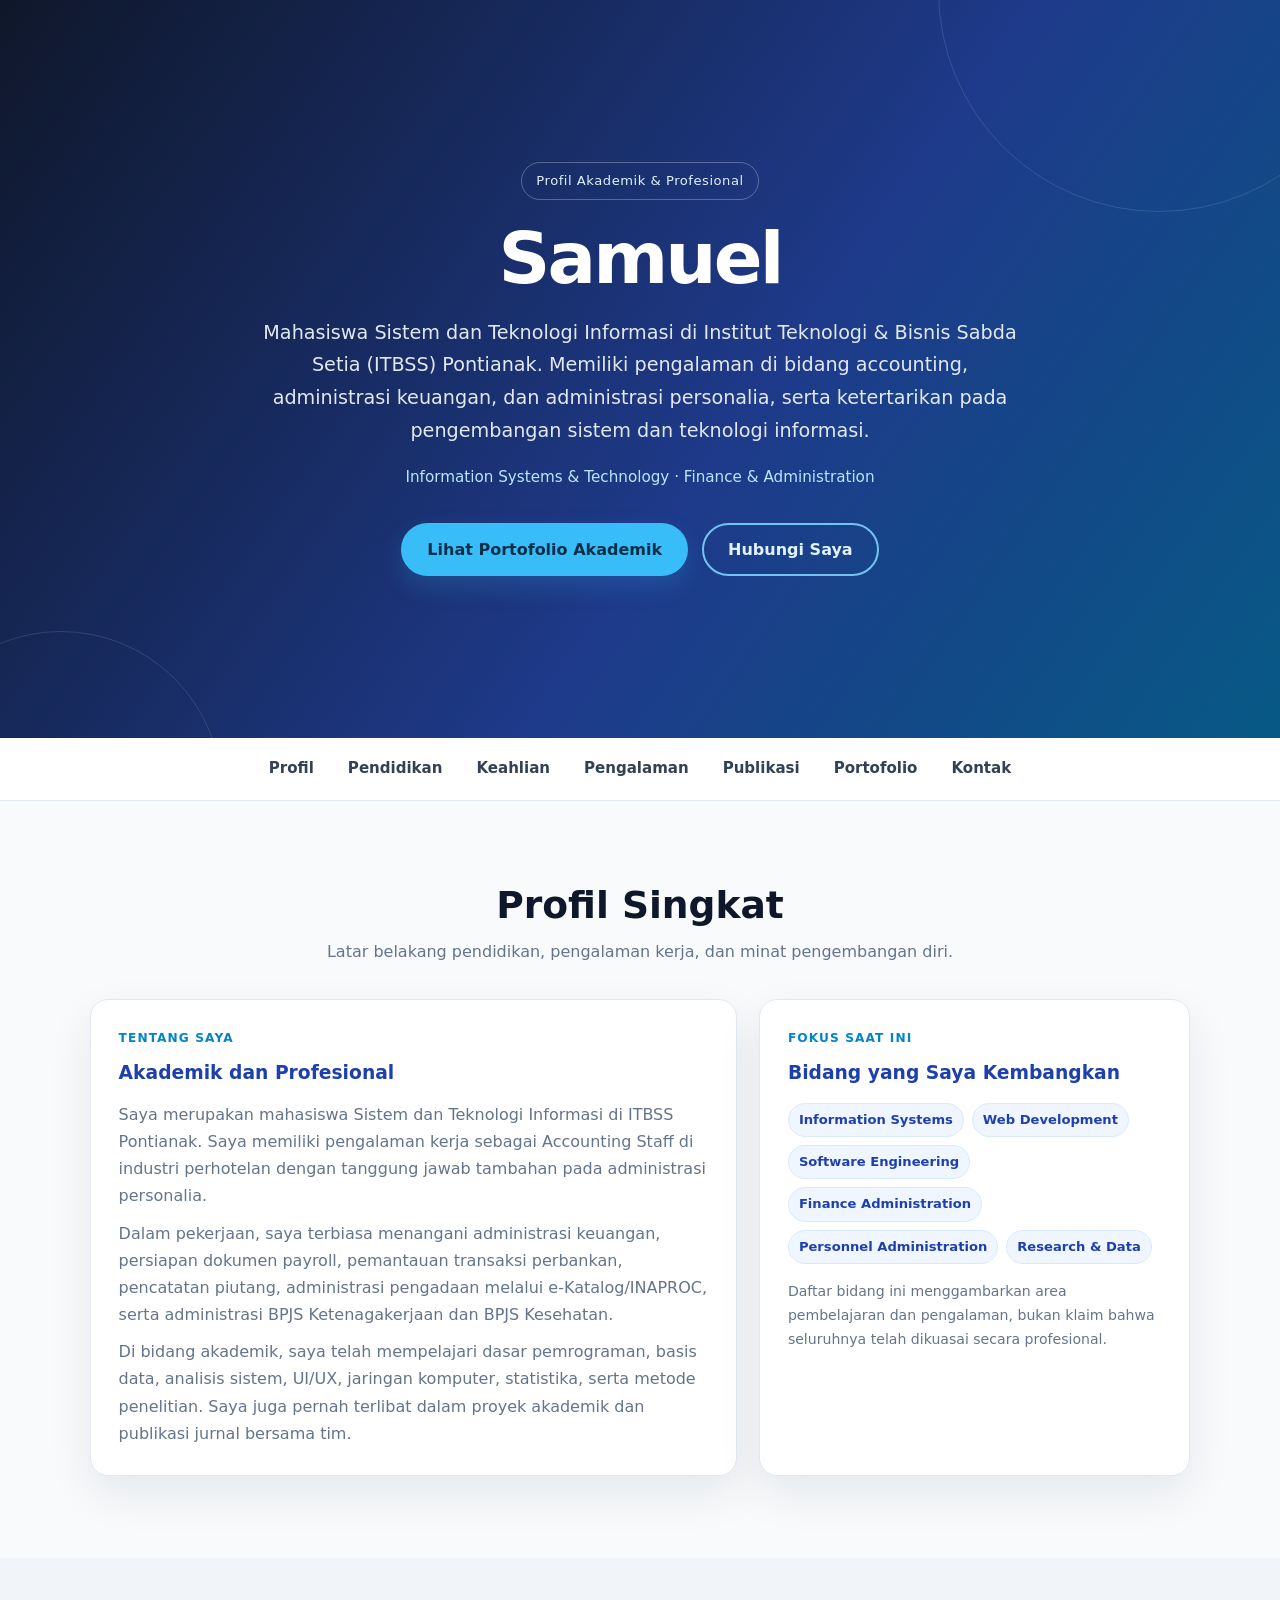
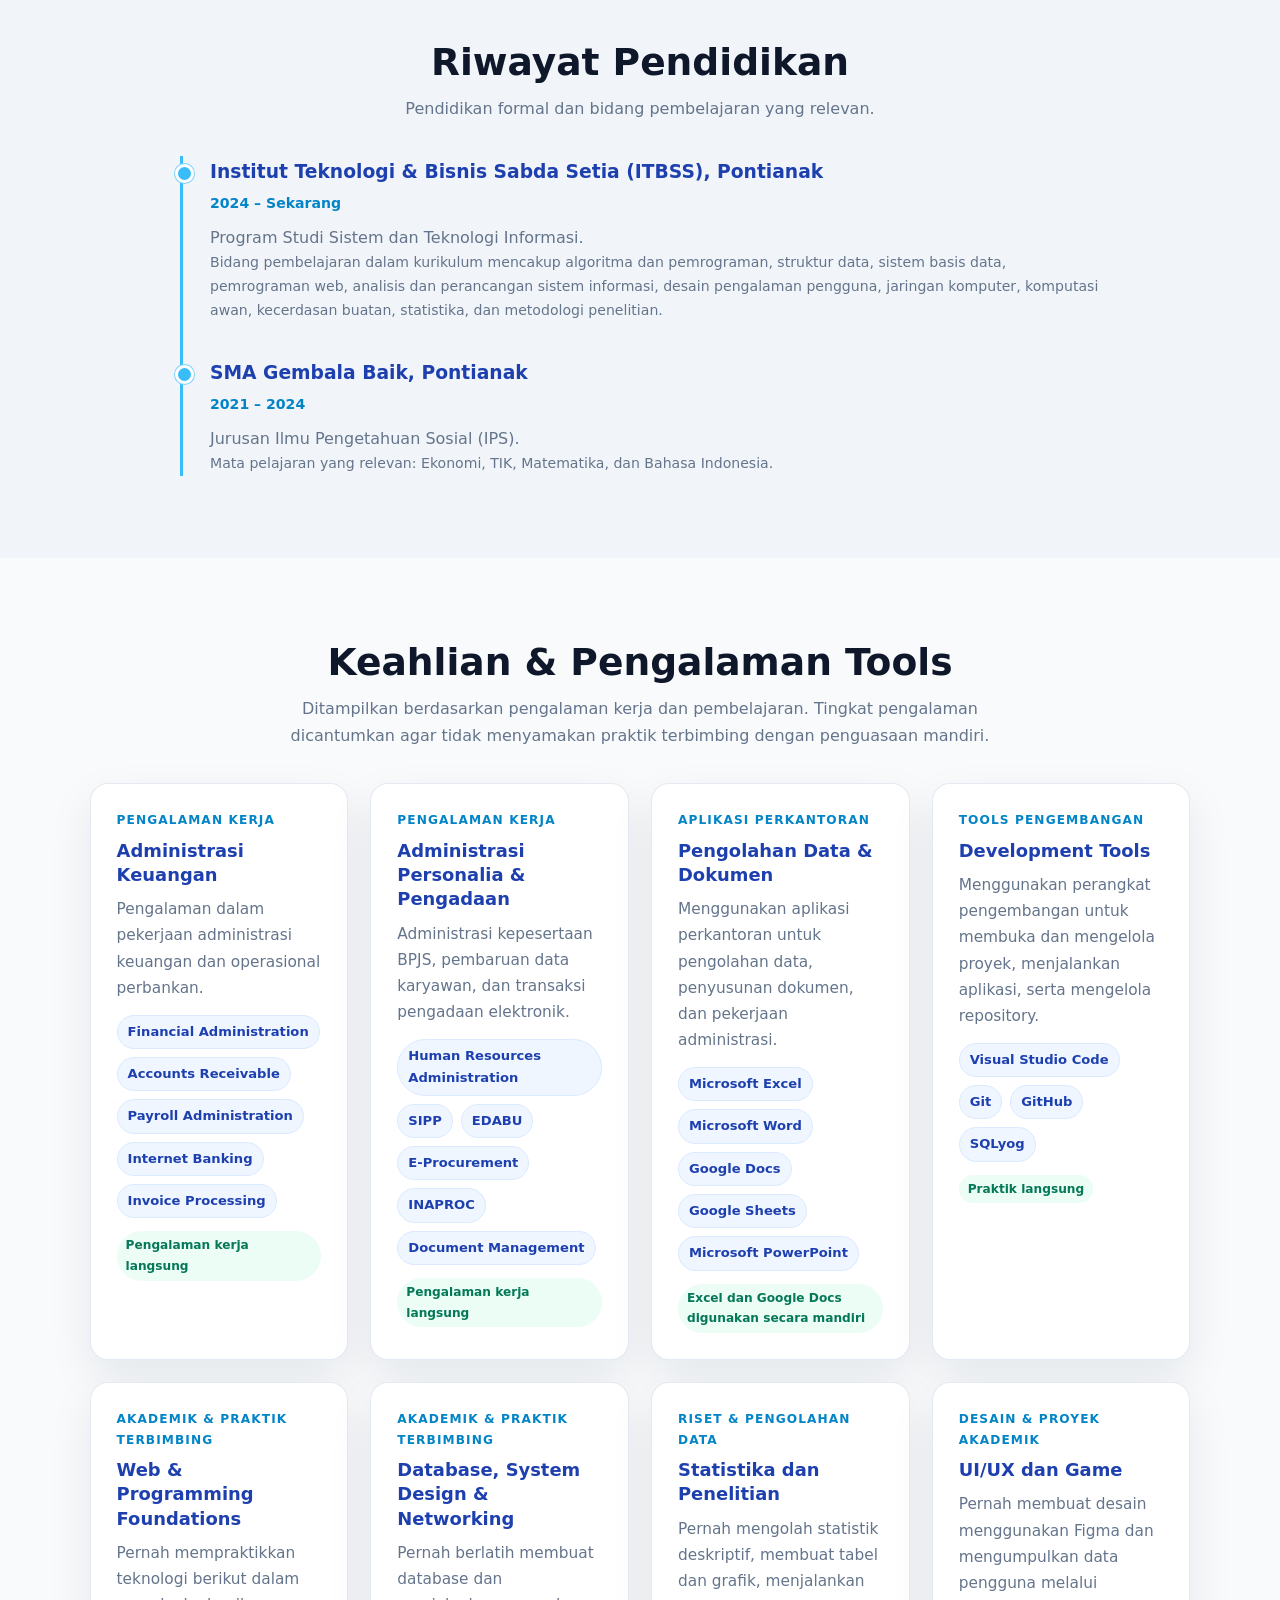
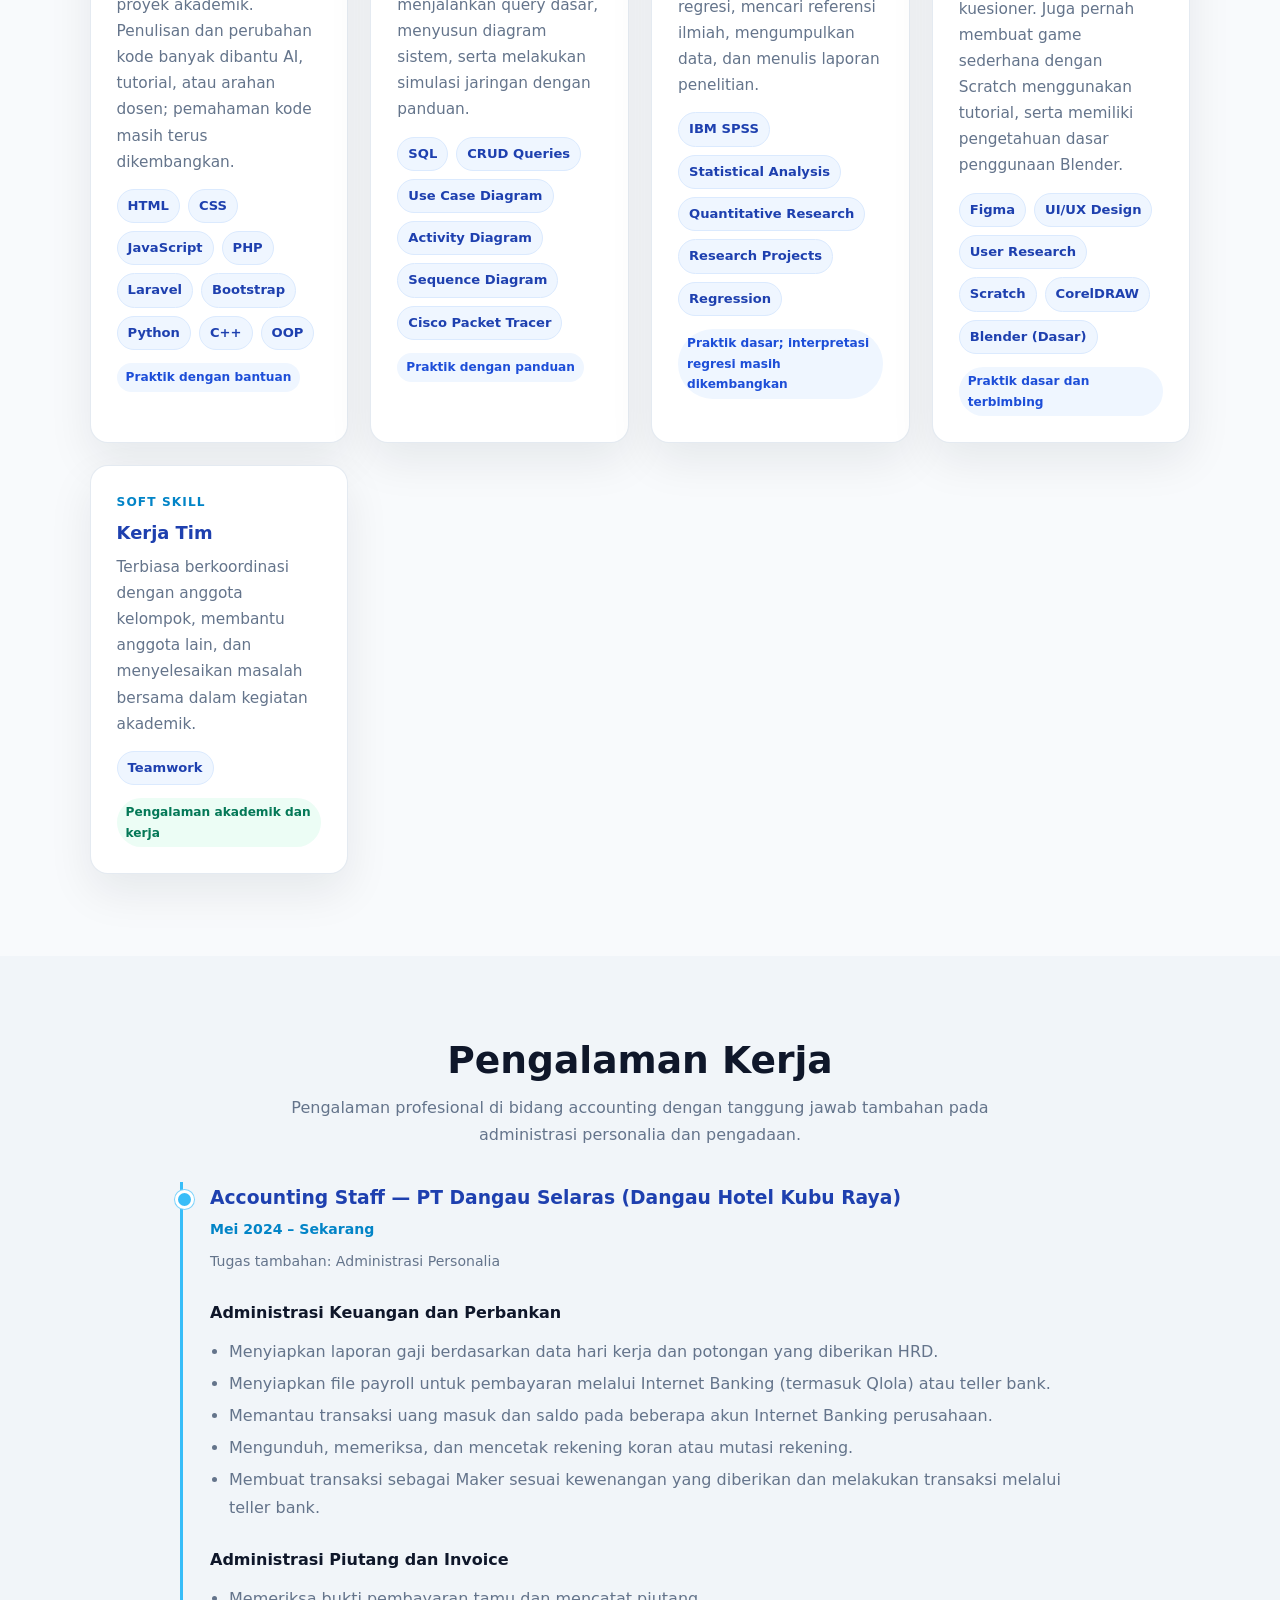
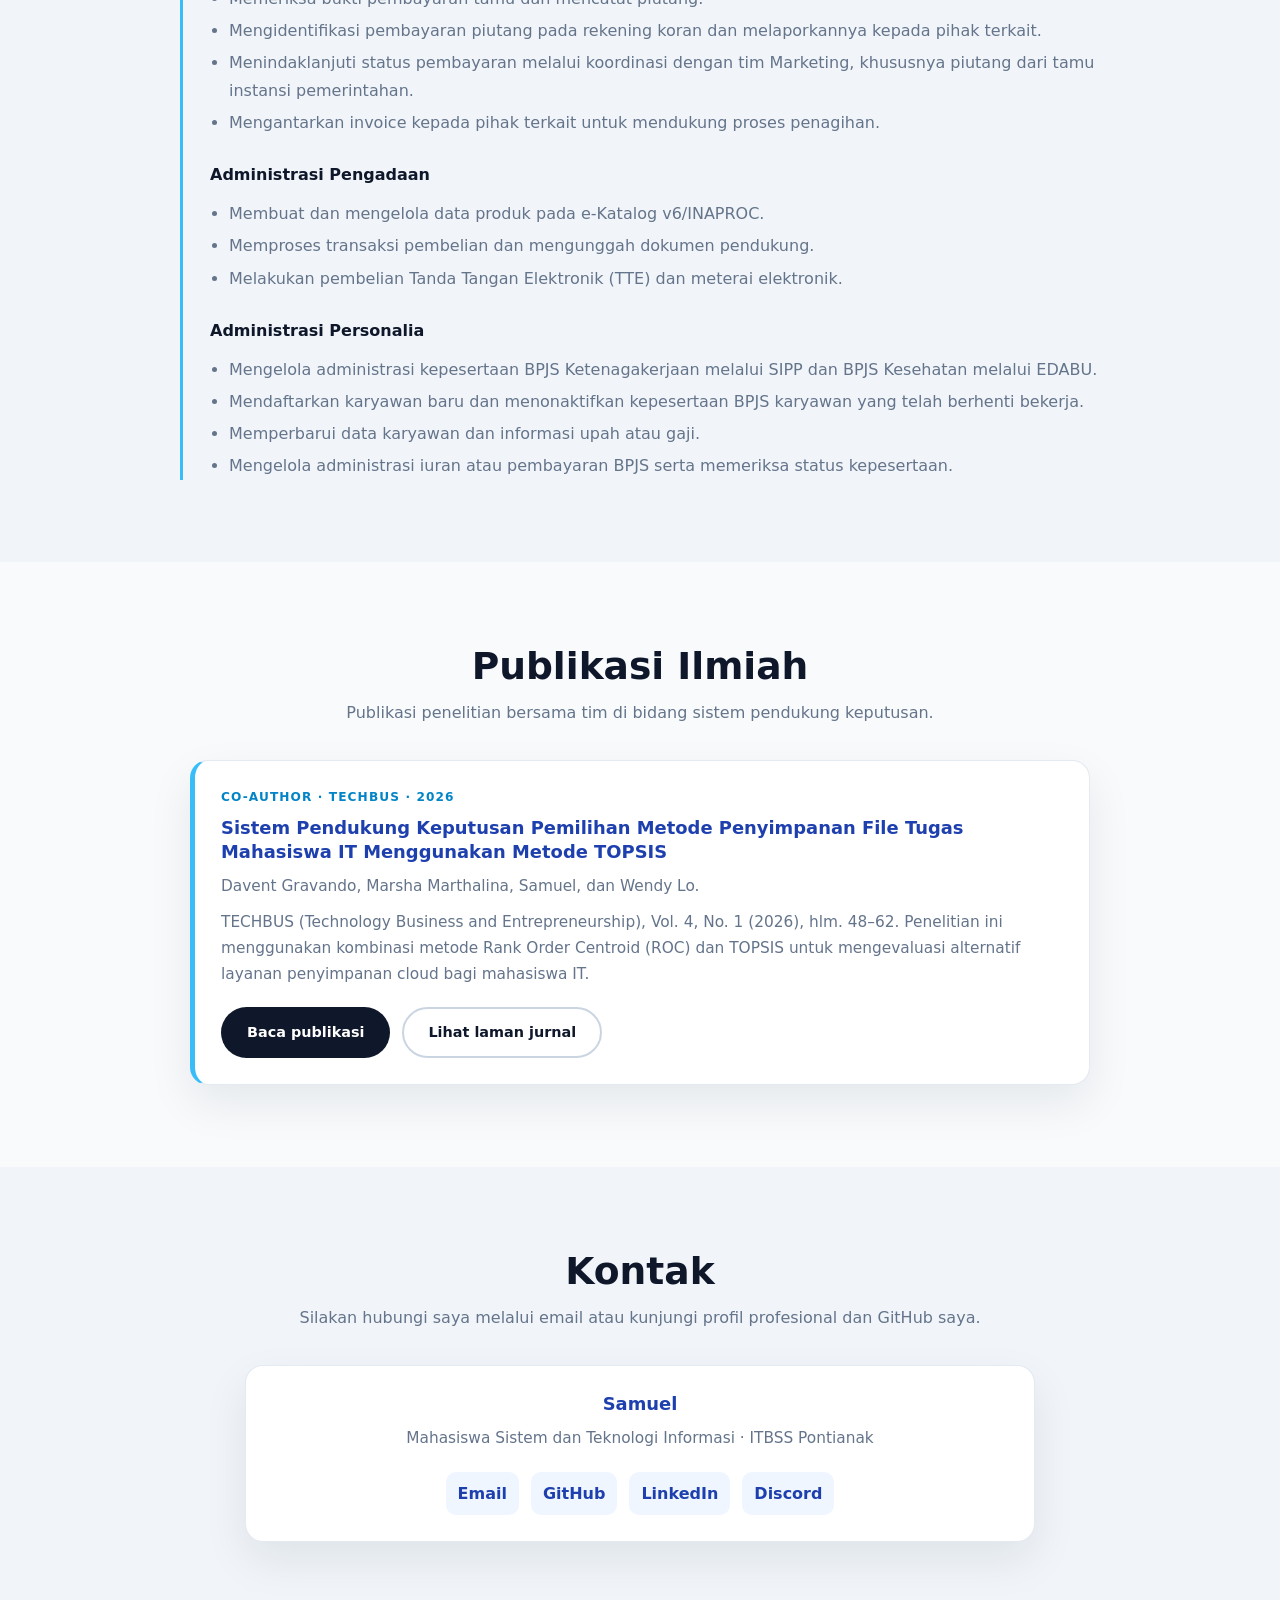
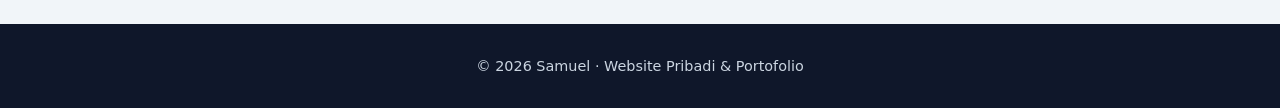
==== commit 0dcab73b: "Add basic Blender skill to portfolio" ====
--- a/index.html
+++ b/index.html
@@ -162,9 +162,9 @@
           <article class="card">
             <span class="kicker">Desain & Proyek Akademik</span>
             <h3>UI/UX dan Game</h3>
-            <p>Pernah membuat desain menggunakan Figma dan mengumpulkan data pengguna melalui kuesioner. Juga pernah membuat game sederhana dengan Scratch menggunakan tutorial.</p>
-            <div class="tag-list">
-              <span class="tag">Figma</span><span class="tag">UI/UX Design</span><span class="tag">User Research</span><span class="tag">Scratch</span><span class="tag">CorelDRAW</span>
+            <p>Pernah membuat desain menggunakan Figma dan mengumpulkan data pengguna melalui kuesioner. Juga pernah membuat game sederhana dengan Scratch menggunakan tutorial, serta memiliki pengetahuan dasar penggunaan Blender.</p>
+            <div class="tag-list">
+              <span class="tag">Figma</span><span class="tag">UI/UX Design</span><span class="tag">User Research</span><span class="tag">Scratch</span><span class="tag">CorelDRAW</span><span class="tag">Blender (Dasar)</span>
             </div>
             <span class="level basic">Praktik dasar dan terbimbing</span>
           </article>
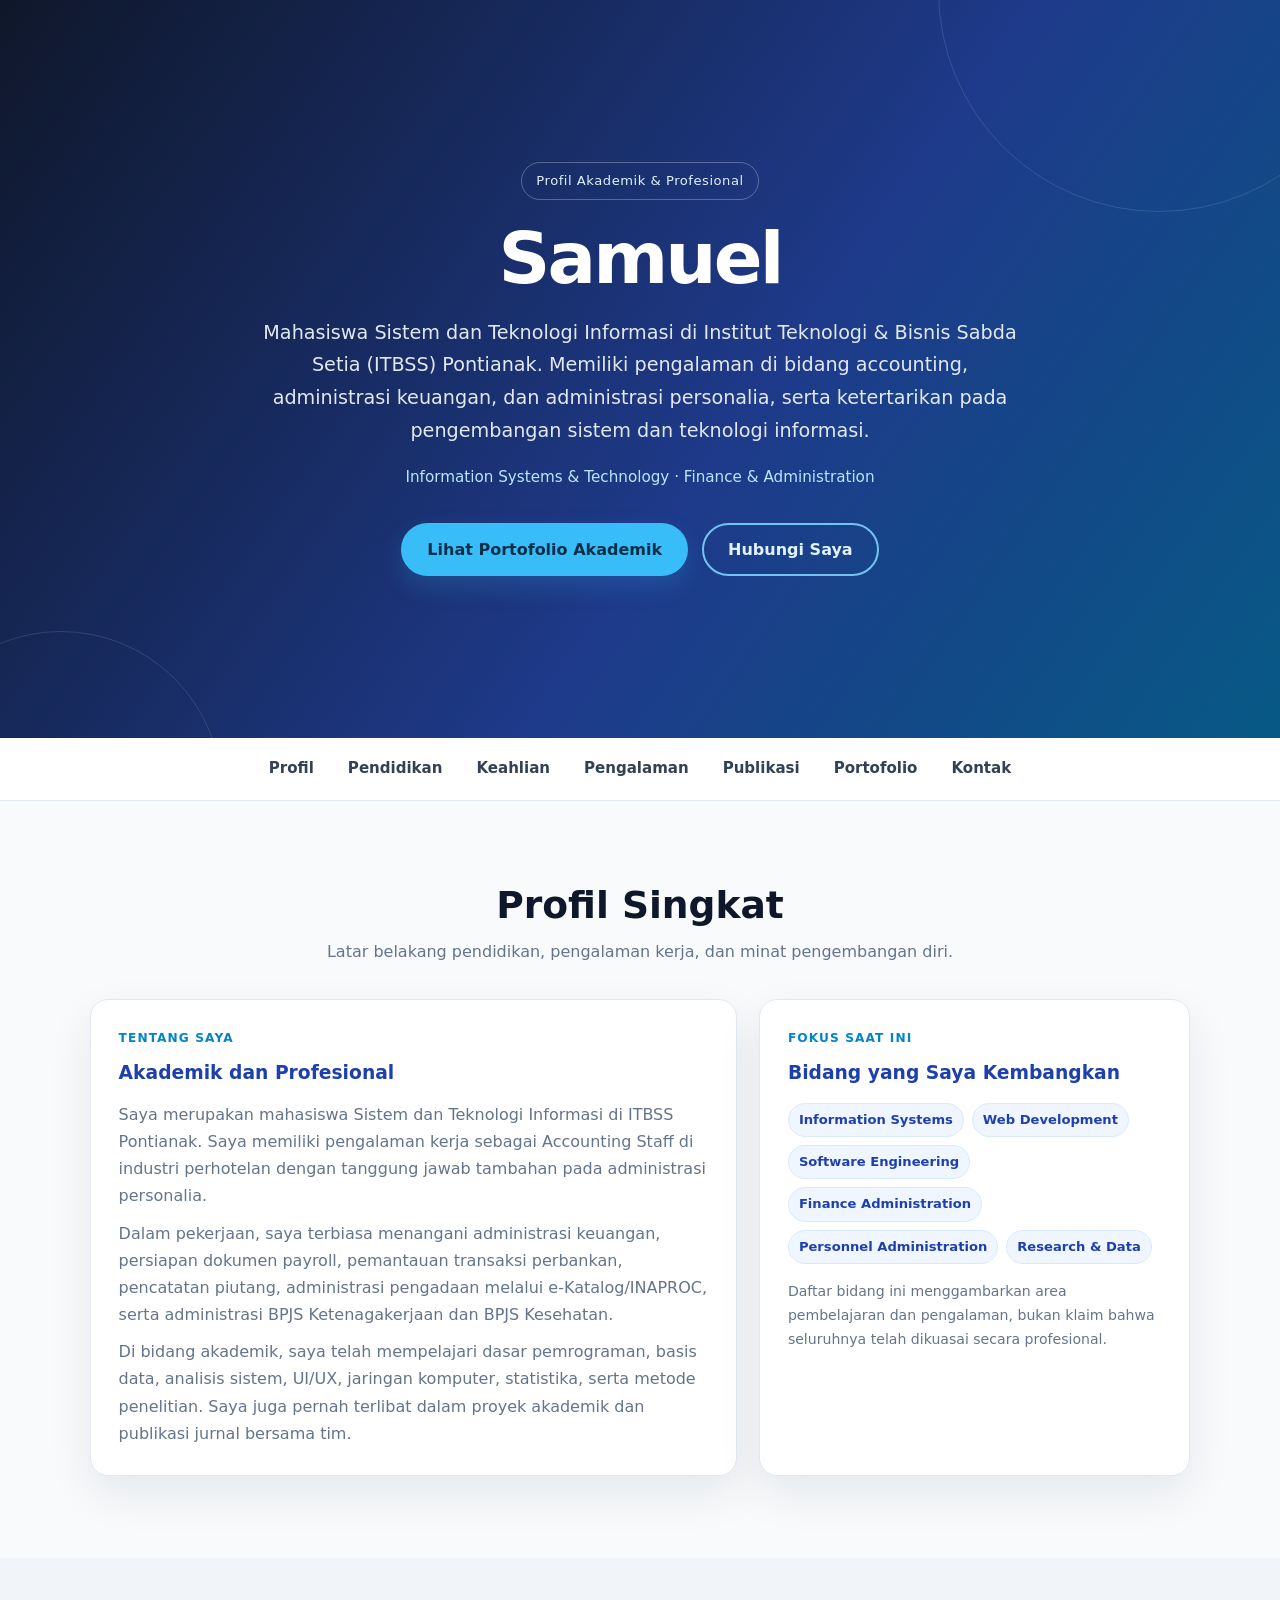
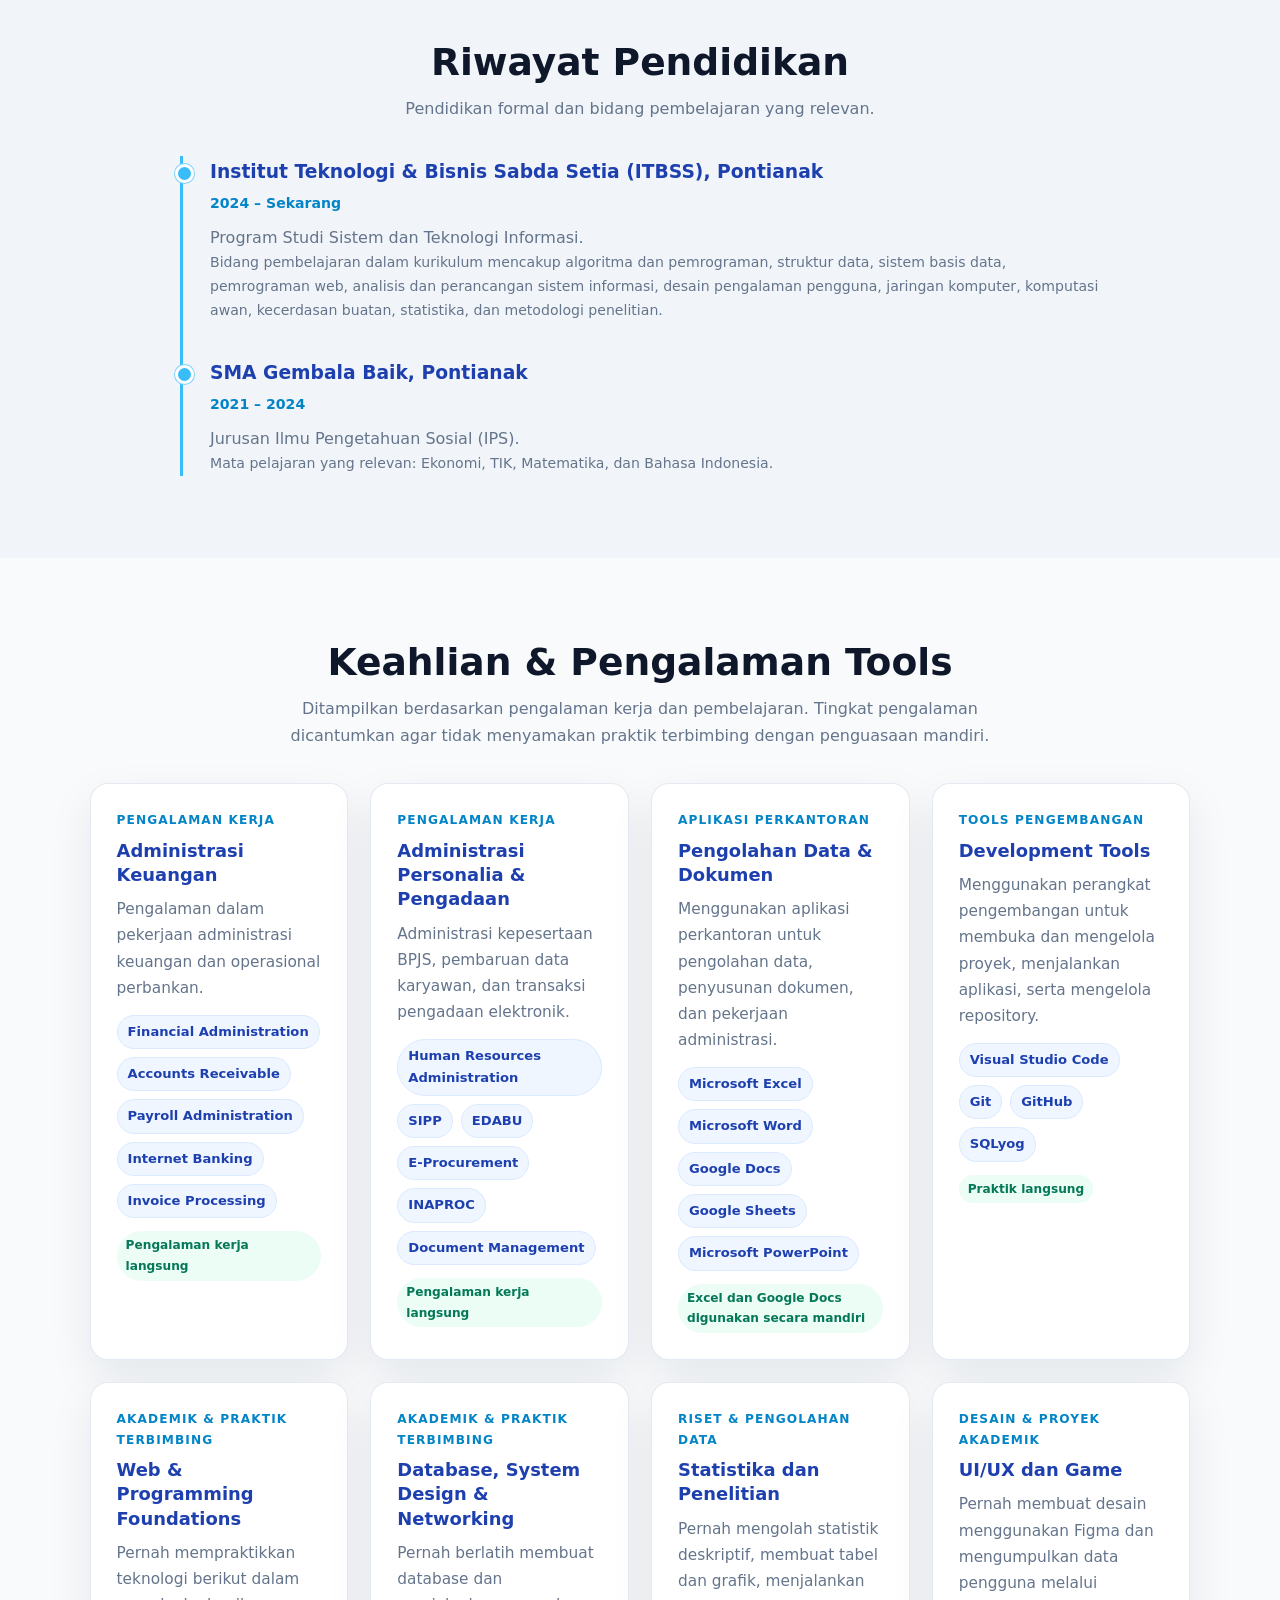
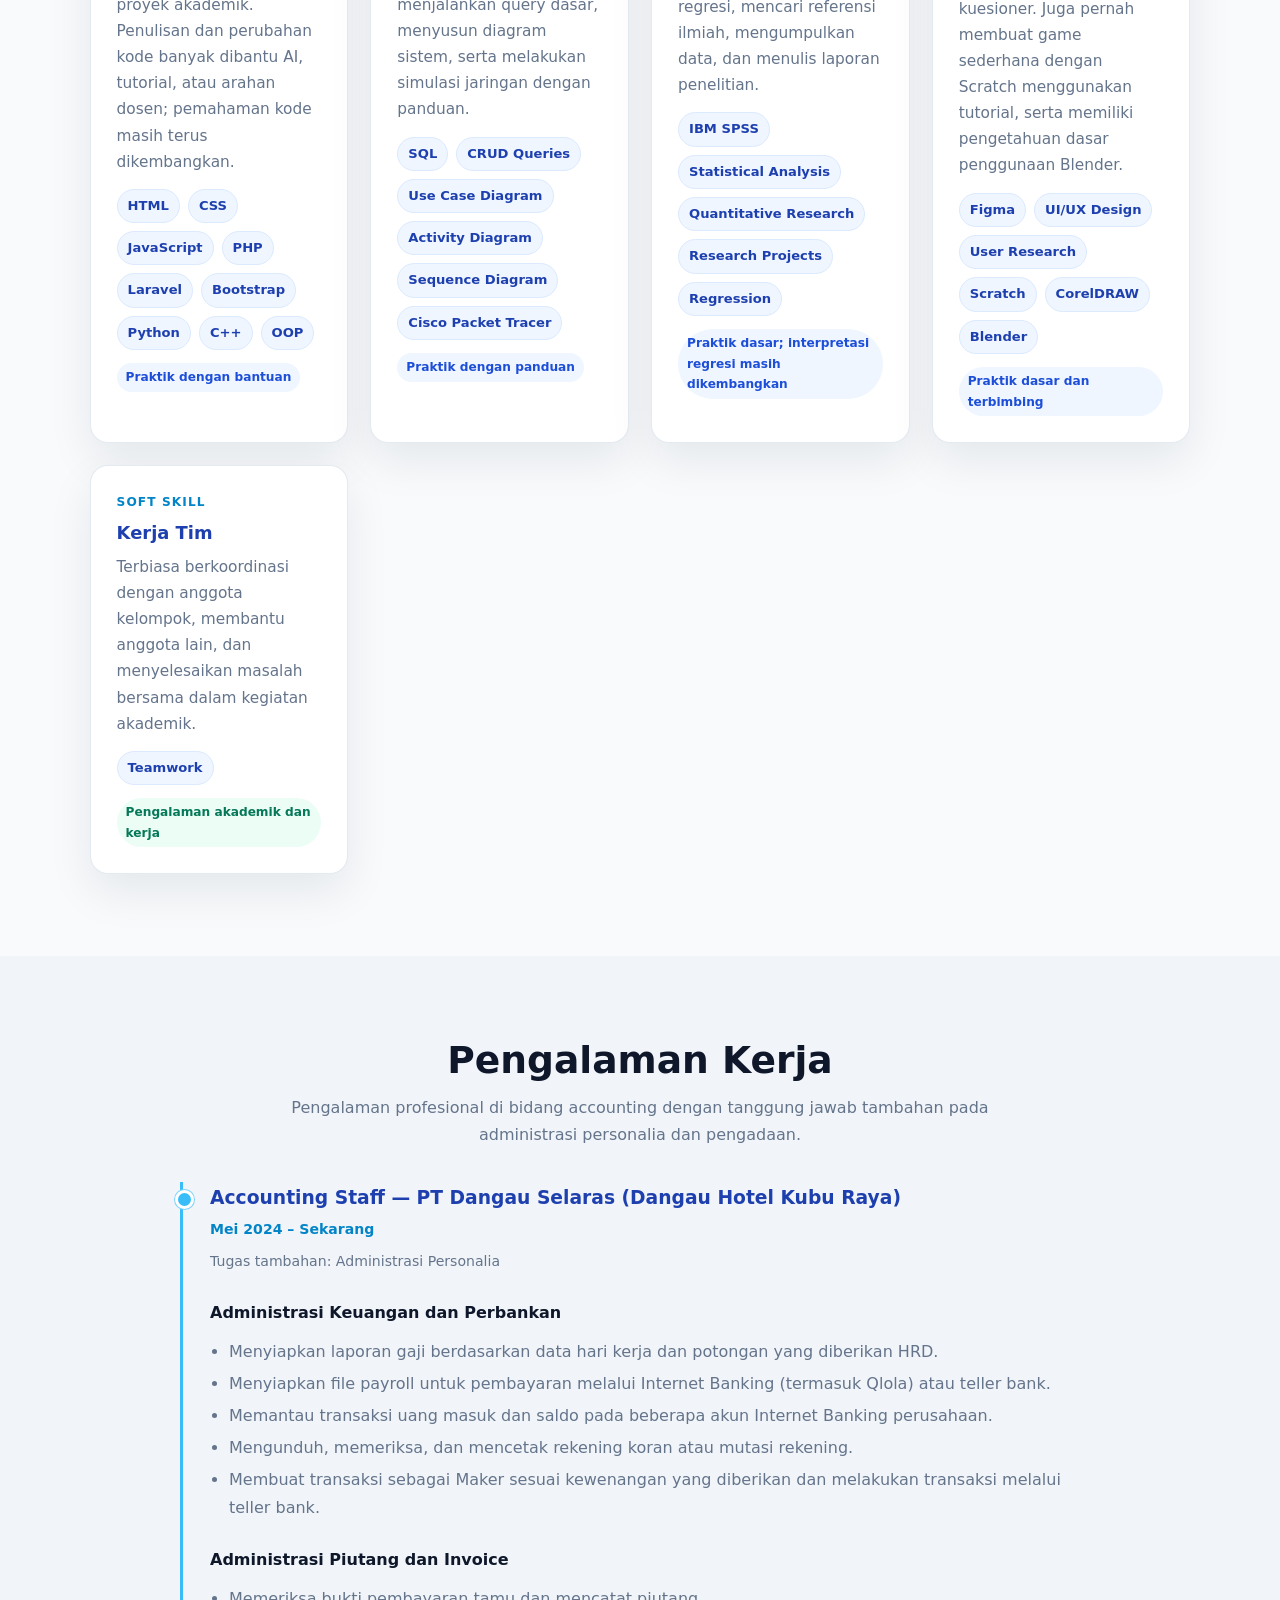
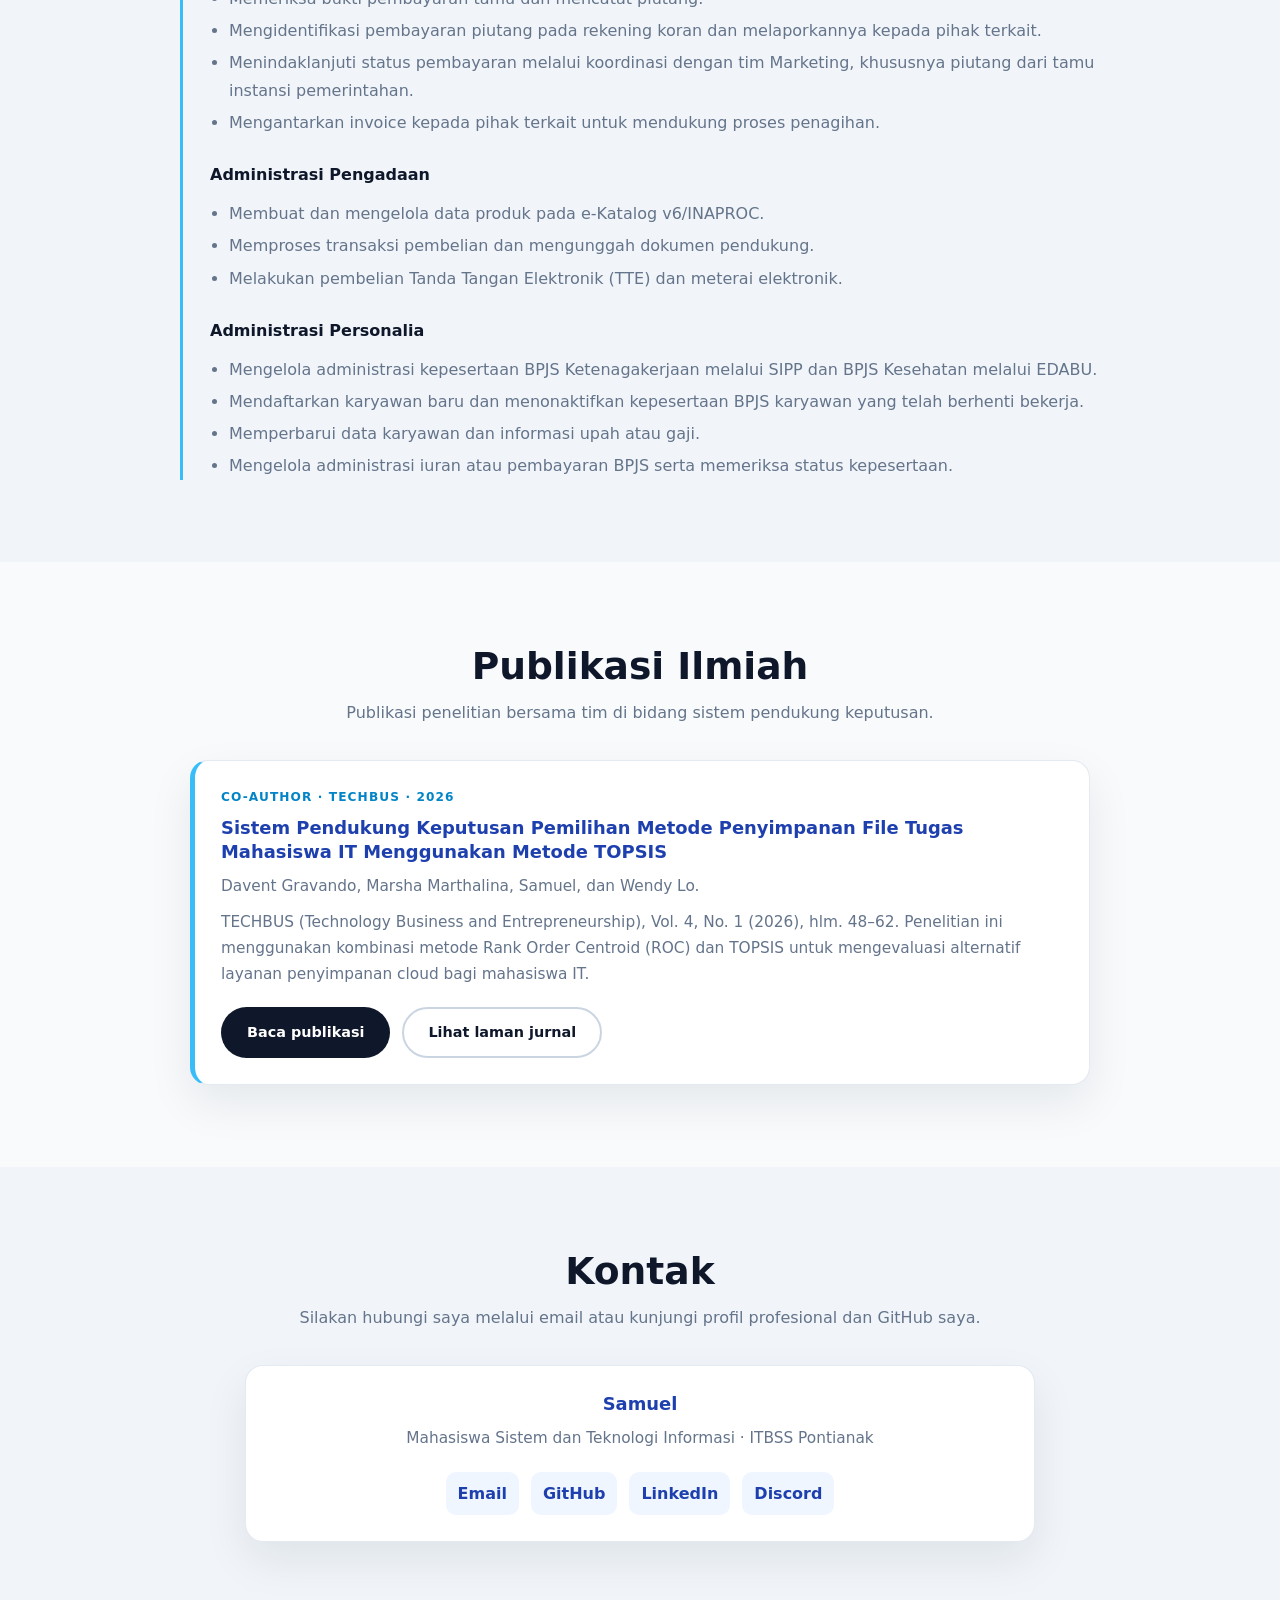
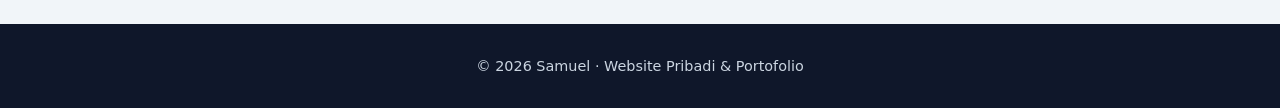
==== commit f3e99bd1: "Remove basic label from Blender skill tag" ====
--- a/index.html
+++ b/index.html
@@ -164,7 +164,7 @@
             <h3>UI/UX dan Game</h3>
             <p>Pernah membuat desain menggunakan Figma dan mengumpulkan data pengguna melalui kuesioner. Juga pernah membuat game sederhana dengan Scratch menggunakan tutorial, serta memiliki pengetahuan dasar penggunaan Blender.</p>
             <div class="tag-list">
-              <span class="tag">Figma</span><span class="tag">UI/UX Design</span><span class="tag">User Research</span><span class="tag">Scratch</span><span class="tag">CorelDRAW</span><span class="tag">Blender (Dasar)</span>
+              <span class="tag">Figma</span><span class="tag">UI/UX Design</span><span class="tag">User Research</span><span class="tag">Scratch</span><span class="tag">CorelDRAW</span><span class="tag">Blender</span>
             </div>
             <span class="level basic">Praktik dasar dan terbimbing</span>
           </article>
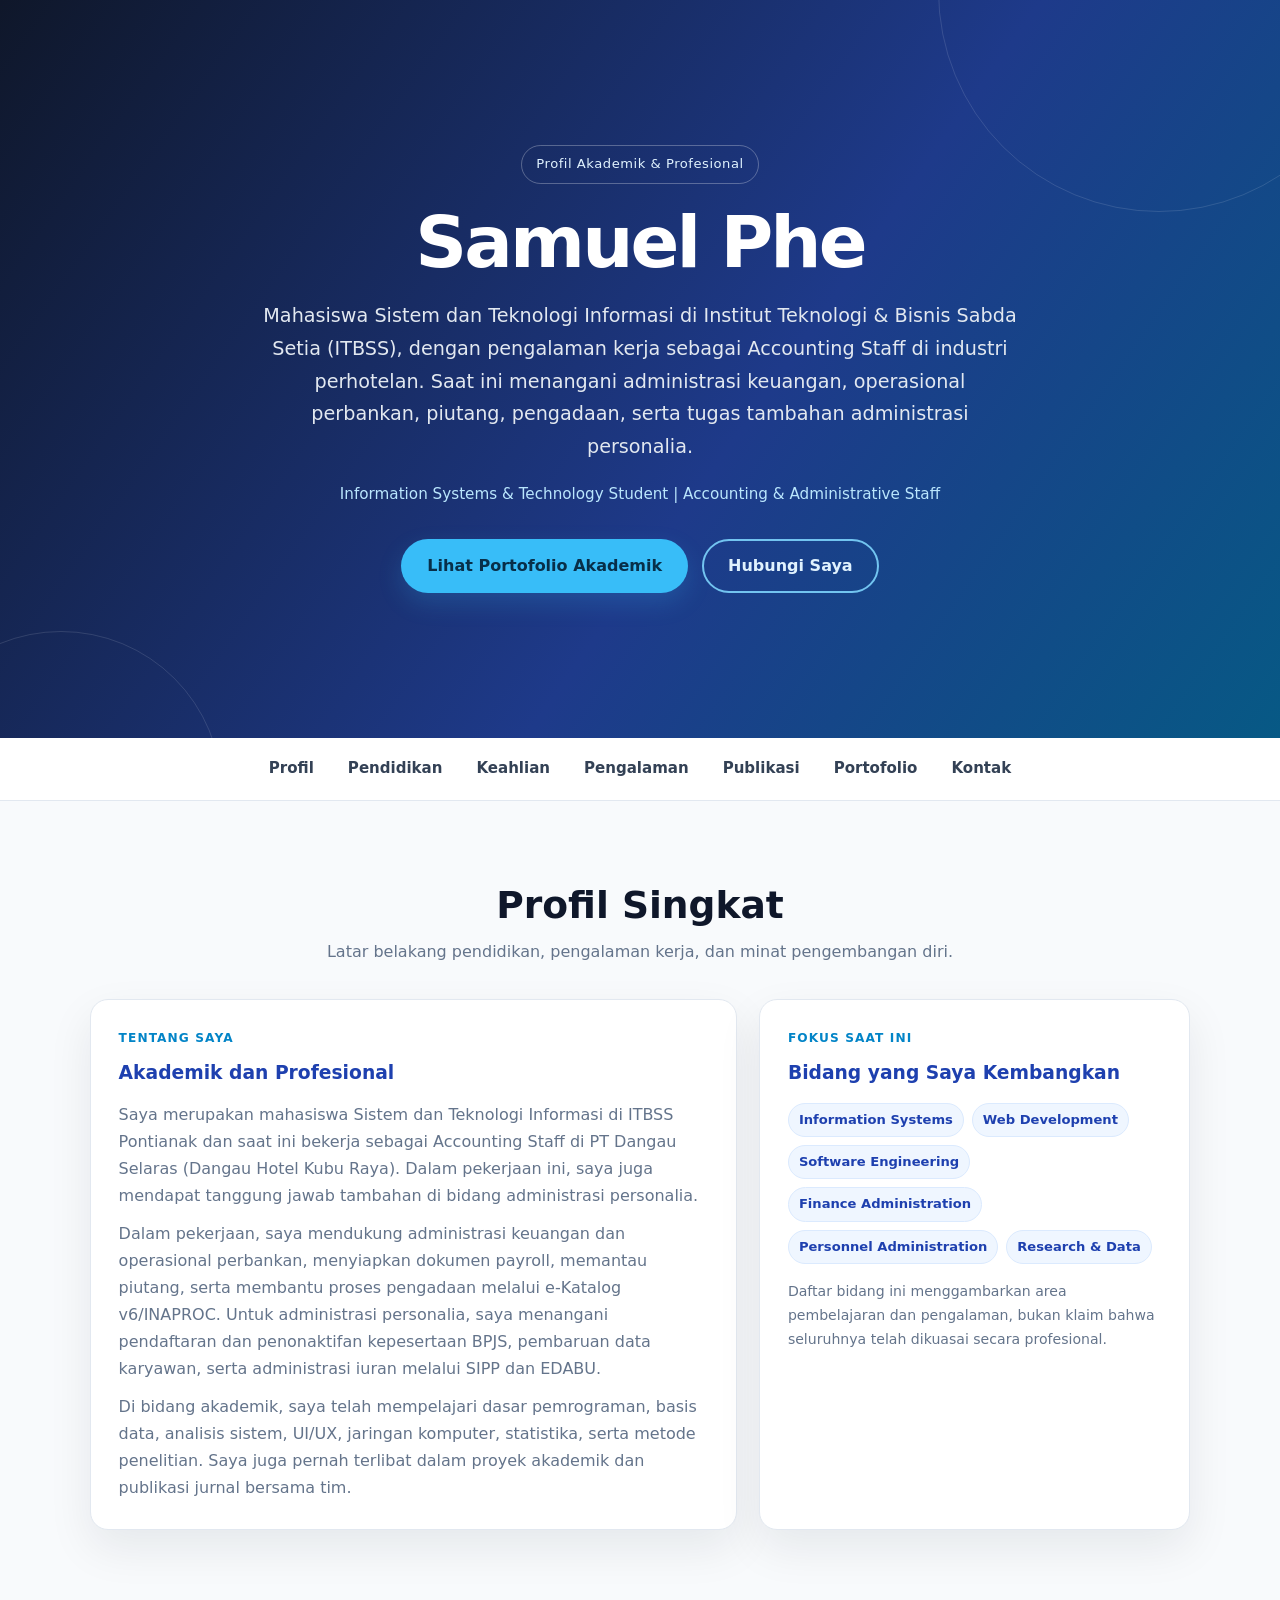
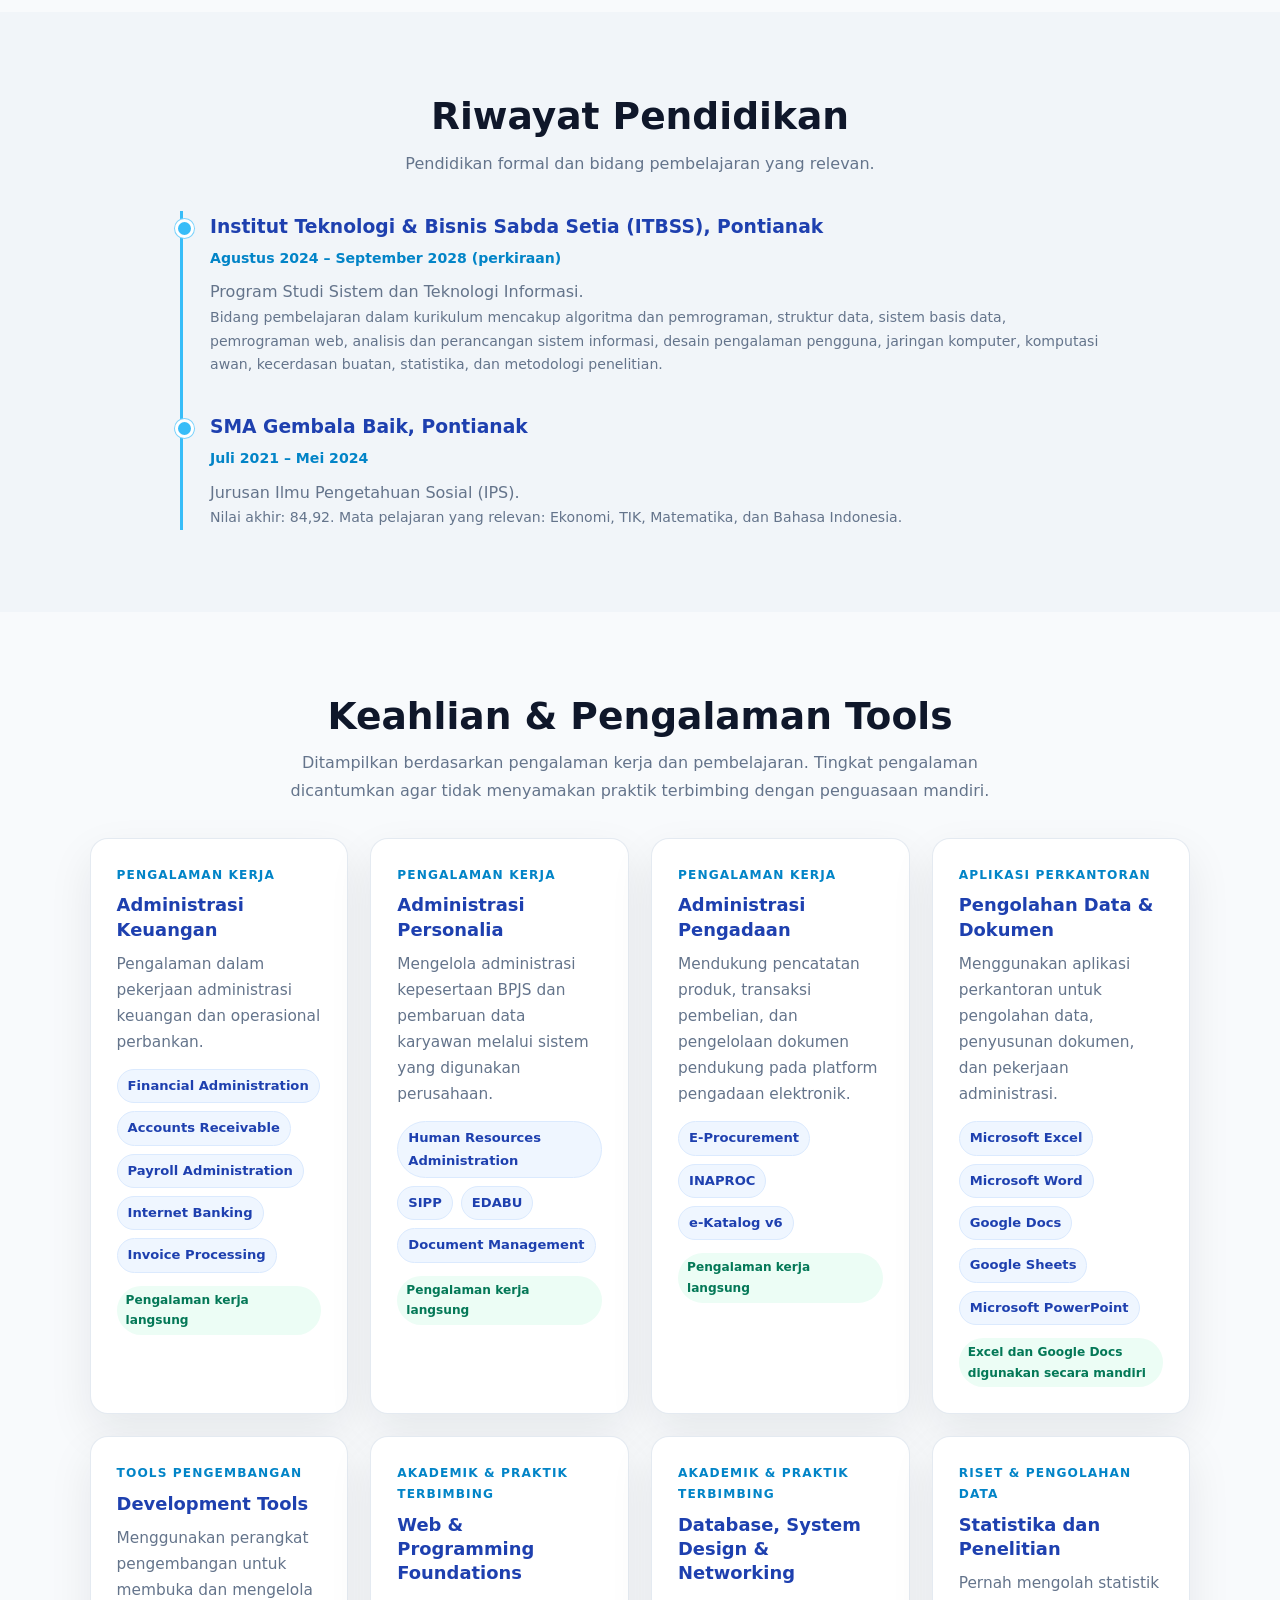
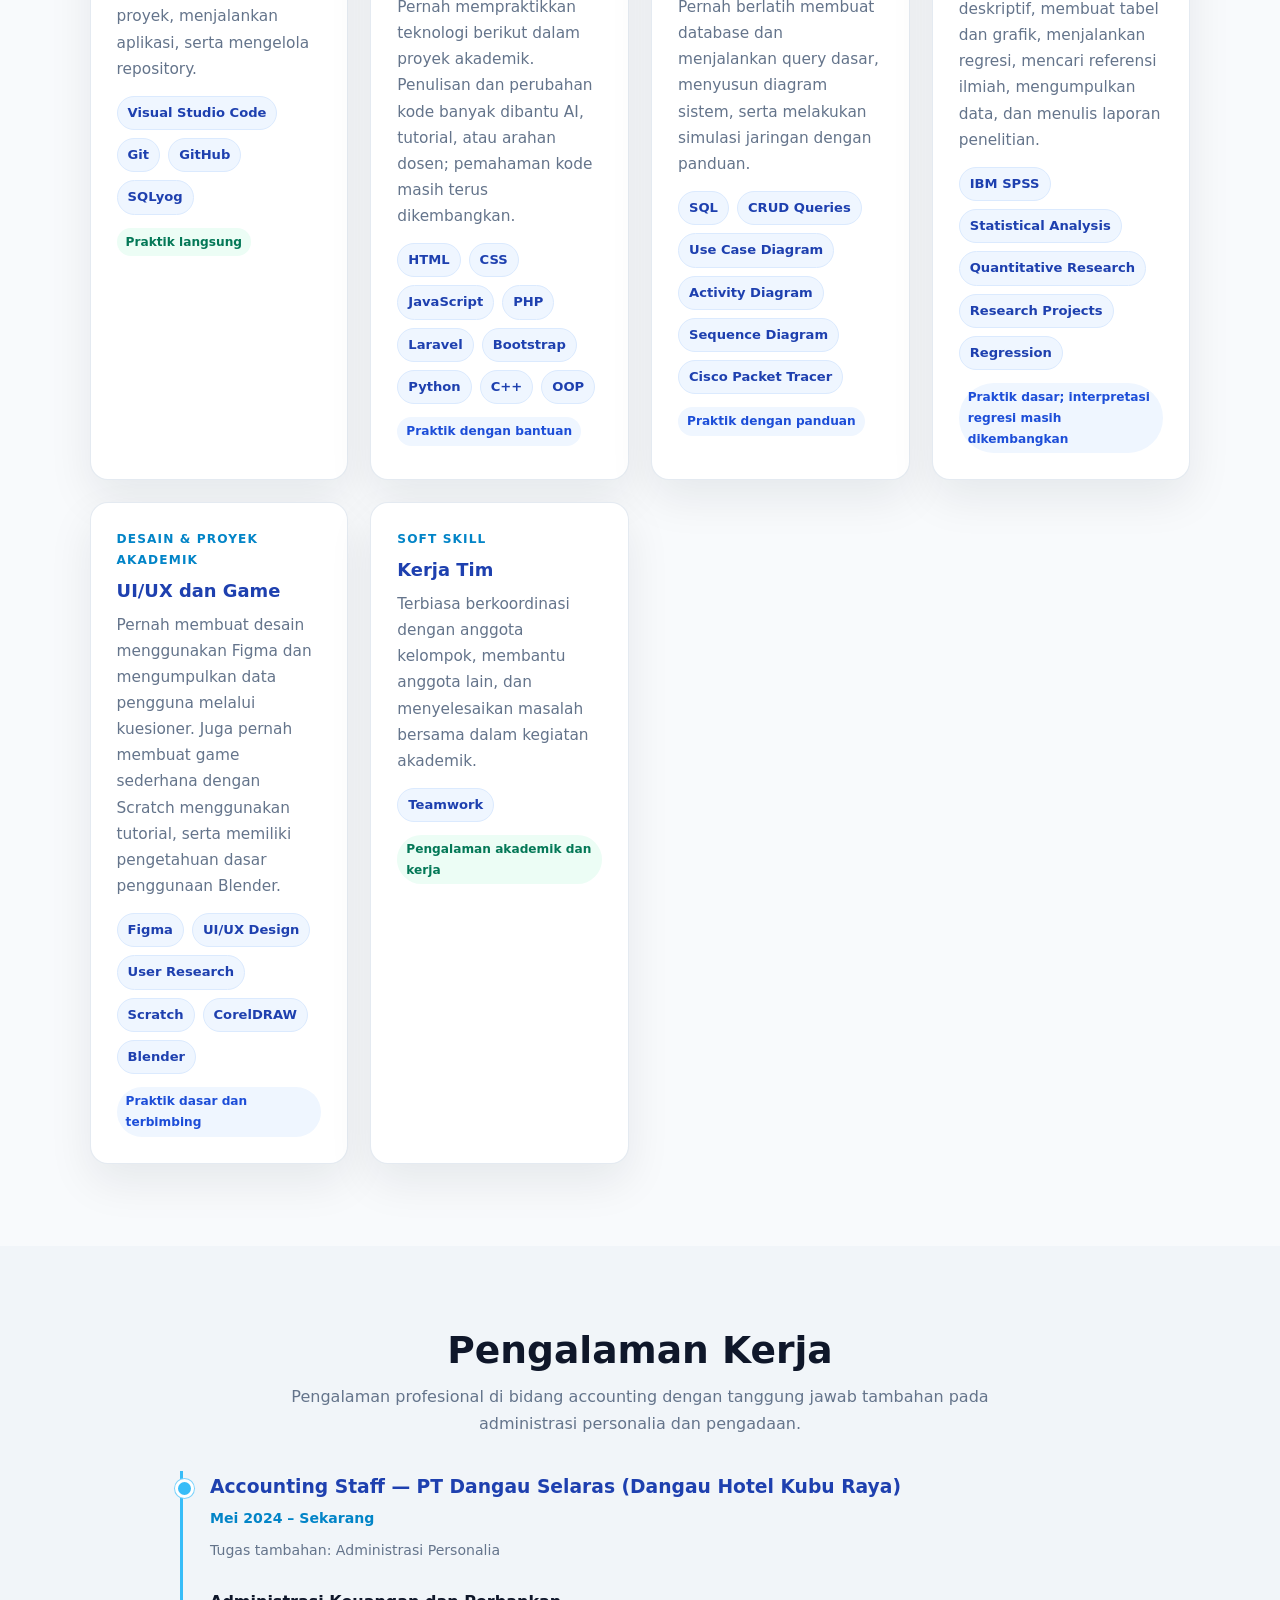
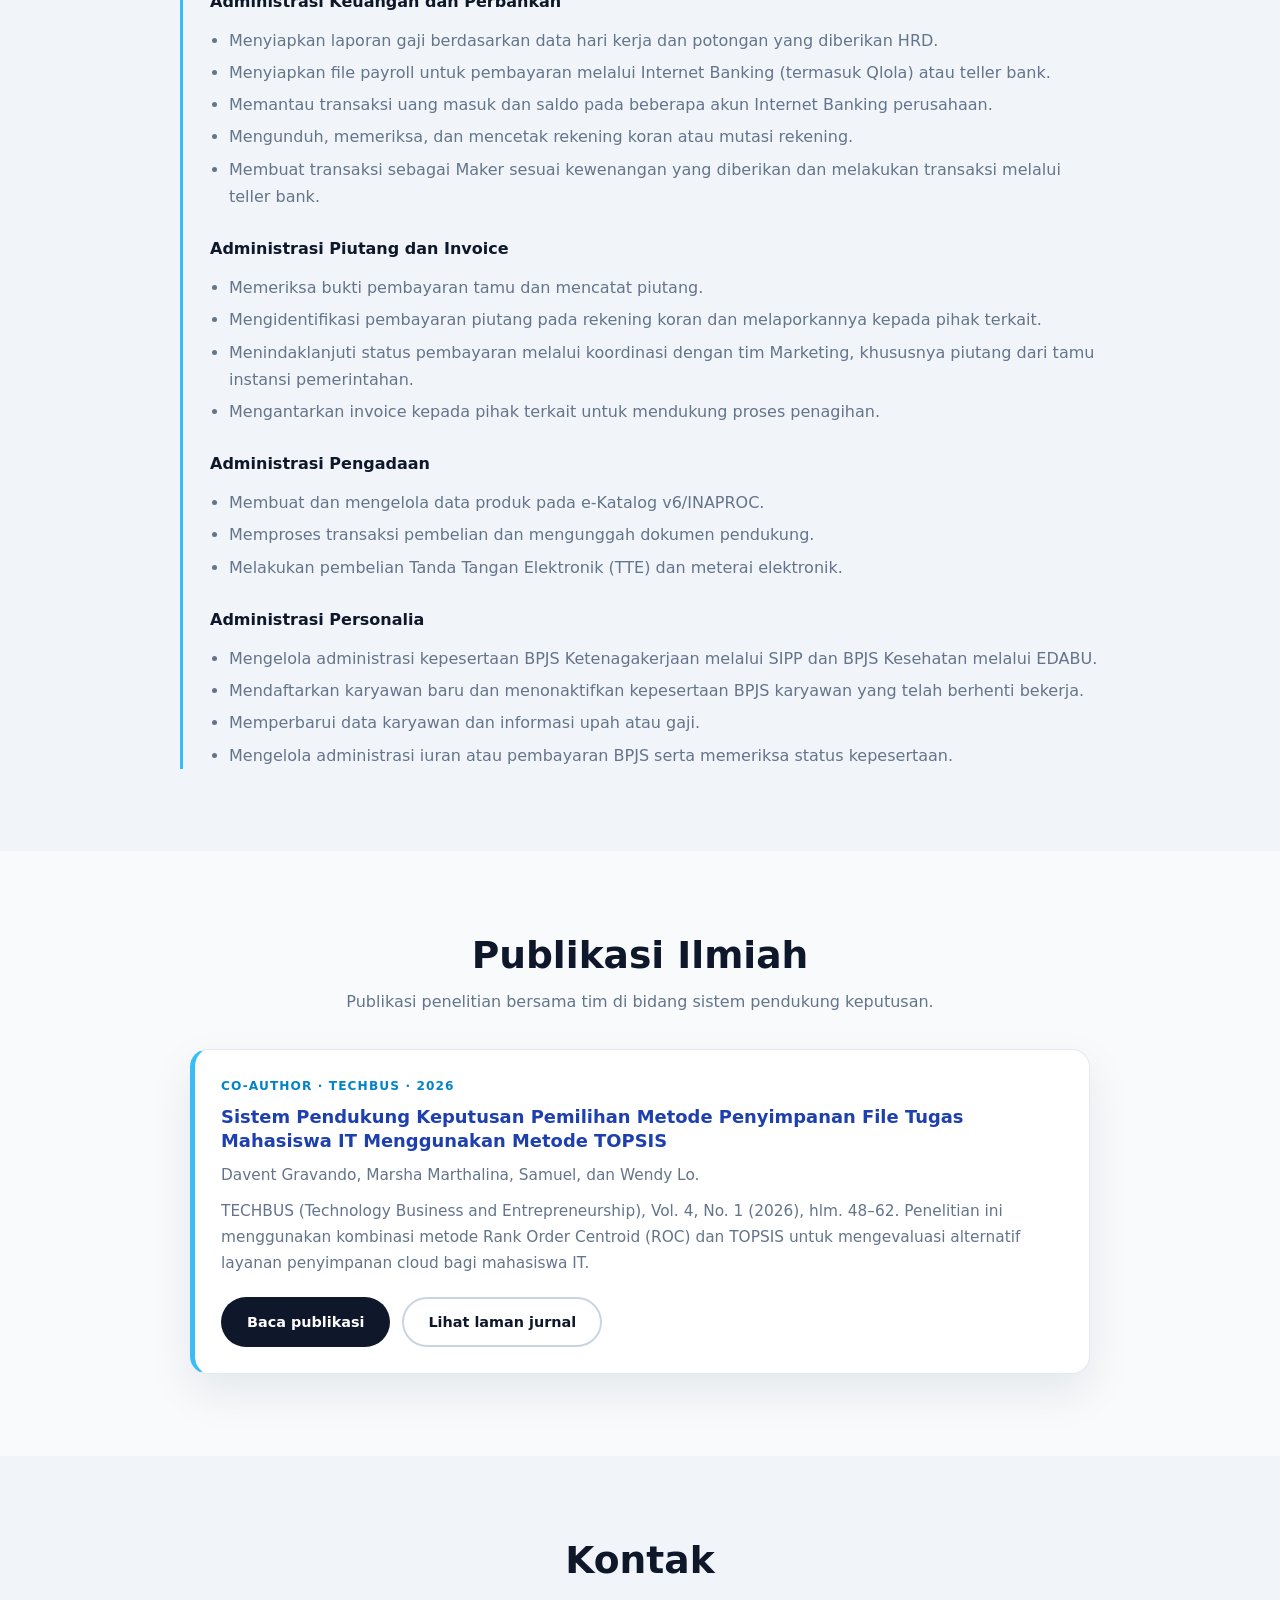
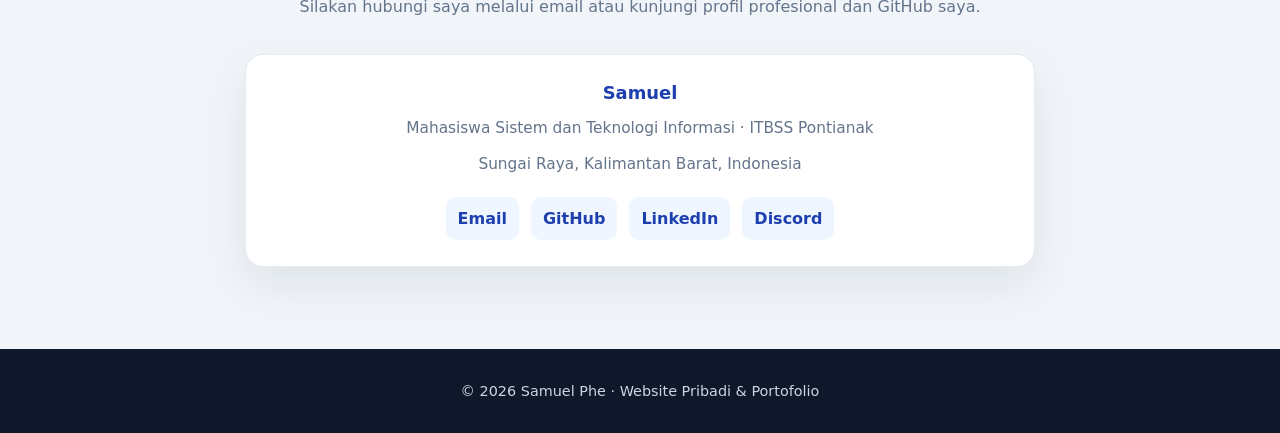
==== commit 89fcdb50: "Align portfolio profile with LinkedIn details" ====
--- a/index.html
+++ b/index.html
@@ -3,18 +3,18 @@
 <head>
   <meta charset="UTF-8" />
   <meta name="viewport" content="width=device-width, initial-scale=1.0" />
-  <meta name="description" content="Portofolio Samuel, mahasiswa Sistem dan Teknologi Informasi ITBSS dengan pengalaman administrasi keuangan, personalia, serta proyek akademik teknologi." />
+  <meta name="description" content="Portofolio Samuel Phe, mahasiswa Sistem dan Teknologi Informasi ITBSS dengan pengalaman Accounting Staff dan administrasi keuangan, personalia, serta pengadaan." />
   <meta name="theme-color" content="#0f172a" />
-  <title>Samuel | Profil & Portofolio</title>
+  <title>Samuel Phe | Profil & Portofolio</title>
   <link rel="stylesheet" href="style.css" />
 </head>
 <body>
   <header class="hero">
     <div class="hero-inner">
       <span class="eyebrow">Profil Akademik & Profesional</span>
-      <h1>Samuel</h1>
-      <p>Mahasiswa Sistem dan Teknologi Informasi di Institut Teknologi & Bisnis Sabda Setia (ITBSS) Pontianak. Memiliki pengalaman di bidang accounting, administrasi keuangan, dan administrasi personalia, serta ketertarikan pada pengembangan sistem dan teknologi informasi.</p>
-      <div class="hero-meta">Information Systems & Technology · Finance & Administration</div>
+      <h1>Samuel Phe</h1>
+      <p>Mahasiswa Sistem dan Teknologi Informasi di Institut Teknologi & Bisnis Sabda Setia (ITBSS), dengan pengalaman kerja sebagai Accounting Staff di industri perhotelan. Saat ini menangani administrasi keuangan, operasional perbankan, piutang, pengadaan, serta tugas tambahan administrasi personalia.</p>
+      <div class="hero-meta">Information Systems & Technology Student | Accounting & Administrative Staff</div>
       <div class="hero-buttons">
         <a href="portofolio.html" class="btn btn-primary">Lihat Portofolio Akademik</a>
         <a href="#kontak" class="btn btn-outline">Hubungi Saya</a>
@@ -45,8 +45,8 @@
           <article class="info-panel">
             <span class="kicker">Tentang Saya</span>
             <h3>Akademik dan Profesional</h3>
-            <p>Saya merupakan mahasiswa Sistem dan Teknologi Informasi di ITBSS Pontianak. Saya memiliki pengalaman kerja sebagai Accounting Staff di industri perhotelan dengan tanggung jawab tambahan pada administrasi personalia.</p>
-            <p>Dalam pekerjaan, saya terbiasa menangani administrasi keuangan, persiapan dokumen payroll, pemantauan transaksi perbankan, pencatatan piutang, administrasi pengadaan melalui e-Katalog/INAPROC, serta administrasi BPJS Ketenagakerjaan dan BPJS Kesehatan.</p>
+            <p>Saya merupakan mahasiswa Sistem dan Teknologi Informasi di ITBSS Pontianak dan saat ini bekerja sebagai Accounting Staff di PT Dangau Selaras (Dangau Hotel Kubu Raya). Dalam pekerjaan ini, saya juga mendapat tanggung jawab tambahan di bidang administrasi personalia.</p>
+            <p>Dalam pekerjaan, saya mendukung administrasi keuangan dan operasional perbankan, menyiapkan dokumen payroll, memantau piutang, serta membantu proses pengadaan melalui e-Katalog v6/INAPROC. Untuk administrasi personalia, saya menangani pendaftaran dan penonaktifan kepesertaan BPJS, pembaruan data karyawan, serta administrasi iuran melalui SIPP dan EDABU.</p>
             <p>Di bidang akademik, saya telah mempelajari dasar pemrograman, basis data, analisis sistem, UI/UX, jaringan komputer, statistika, serta metode penelitian. Saya juga pernah terlibat dalam proyek akademik dan publikasi jurnal bersama tim.</p>
           </article>
           <aside class="info-panel">
@@ -75,15 +75,15 @@
         <div class="timeline">
           <article class="timeline-item">
             <h3>Institut Teknologi & Bisnis Sabda Setia (ITBSS), Pontianak</h3>
-            <div class="date">2024 – Sekarang</div>
+            <div class="date">Agustus 2024 – September 2028 (perkiraan)</div>
             <p>Program Studi Sistem dan Teknologi Informasi.</p>
             <p class="small-note">Bidang pembelajaran dalam kurikulum mencakup algoritma dan pemrograman, struktur data, sistem basis data, pemrograman web, analisis dan perancangan sistem informasi, desain pengalaman pengguna, jaringan komputer, komputasi awan, kecerdasan buatan, statistika, dan metodologi penelitian.</p>
           </article>
           <article class="timeline-item">
             <h3>SMA Gembala Baik, Pontianak</h3>
-            <div class="date">2021 – 2024</div>
+            <div class="date">Juli 2021 – Mei 2024</div>
             <p>Jurusan Ilmu Pengetahuan Sosial (IPS).</p>
-            <p class="small-note">Mata pelajaran yang relevan: Ekonomi, TIK, Matematika, dan Bahasa Indonesia.</p>
+            <p class="small-note">Nilai akhir: 84,92. Mata pelajaran yang relevan: Ekonomi, TIK, Matematika, dan Bahasa Indonesia.</p>
           </article>
         </div>
       </div>
@@ -107,10 +107,19 @@
           </article>
           <article class="card">
             <span class="kicker">Pengalaman Kerja</span>
-            <h3>Administrasi Personalia & Pengadaan</h3>
-            <p>Administrasi kepesertaan BPJS, pembaruan data karyawan, dan transaksi pengadaan elektronik.</p>
-            <div class="tag-list">
-              <span class="tag">Human Resources Administration</span><span class="tag">SIPP</span><span class="tag">EDABU</span><span class="tag">E-Procurement</span><span class="tag">INAPROC</span><span class="tag">Document Management</span>
+            <h3>Administrasi Personalia</h3>
+            <p>Mengelola administrasi kepesertaan BPJS dan pembaruan data karyawan melalui sistem yang digunakan perusahaan.</p>
+            <div class="tag-list">
+              <span class="tag">Human Resources Administration</span><span class="tag">SIPP</span><span class="tag">EDABU</span><span class="tag">Document Management</span>
+            </div>
+            <span class="level good">Pengalaman kerja langsung</span>
+          </article>
+          <article class="card">
+            <span class="kicker">Pengalaman Kerja</span>
+            <h3>Administrasi Pengadaan</h3>
+            <p>Mendukung pencatatan produk, transaksi pembelian, dan pengelolaan dokumen pendukung pada platform pengadaan elektronik.</p>
+            <div class="tag-list">
+              <span class="tag">E-Procurement</span><span class="tag">INAPROC</span><span class="tag">e-Katalog v6</span>
             </div>
             <span class="level good">Pengalaman kerja langsung</span>
           </article>
@@ -251,6 +260,7 @@
         <div class="card contact-card">
           <h3>Samuel</h3>
           <p>Mahasiswa Sistem dan Teknologi Informasi · ITBSS Pontianak</p>
+          <p class="small-note">Sungai Raya, Kalimantan Barat, Indonesia</p>
           <div class="contact-links">
             <a href="mailto:samuelptk2006@gmail.com">Email</a>
             <a href="https://github.com/SamuelPhe" target="_blank" rel="noopener noreferrer">GitHub</a>
@@ -263,7 +273,7 @@
   </main>
 
   <footer>
-    <p>© 2026 Samuel · Website Pribadi & Portofolio</p>
+    <p>© 2026 Samuel Phe · Website Pribadi & Portofolio</p>
   </footer>
 </body>
 </html>
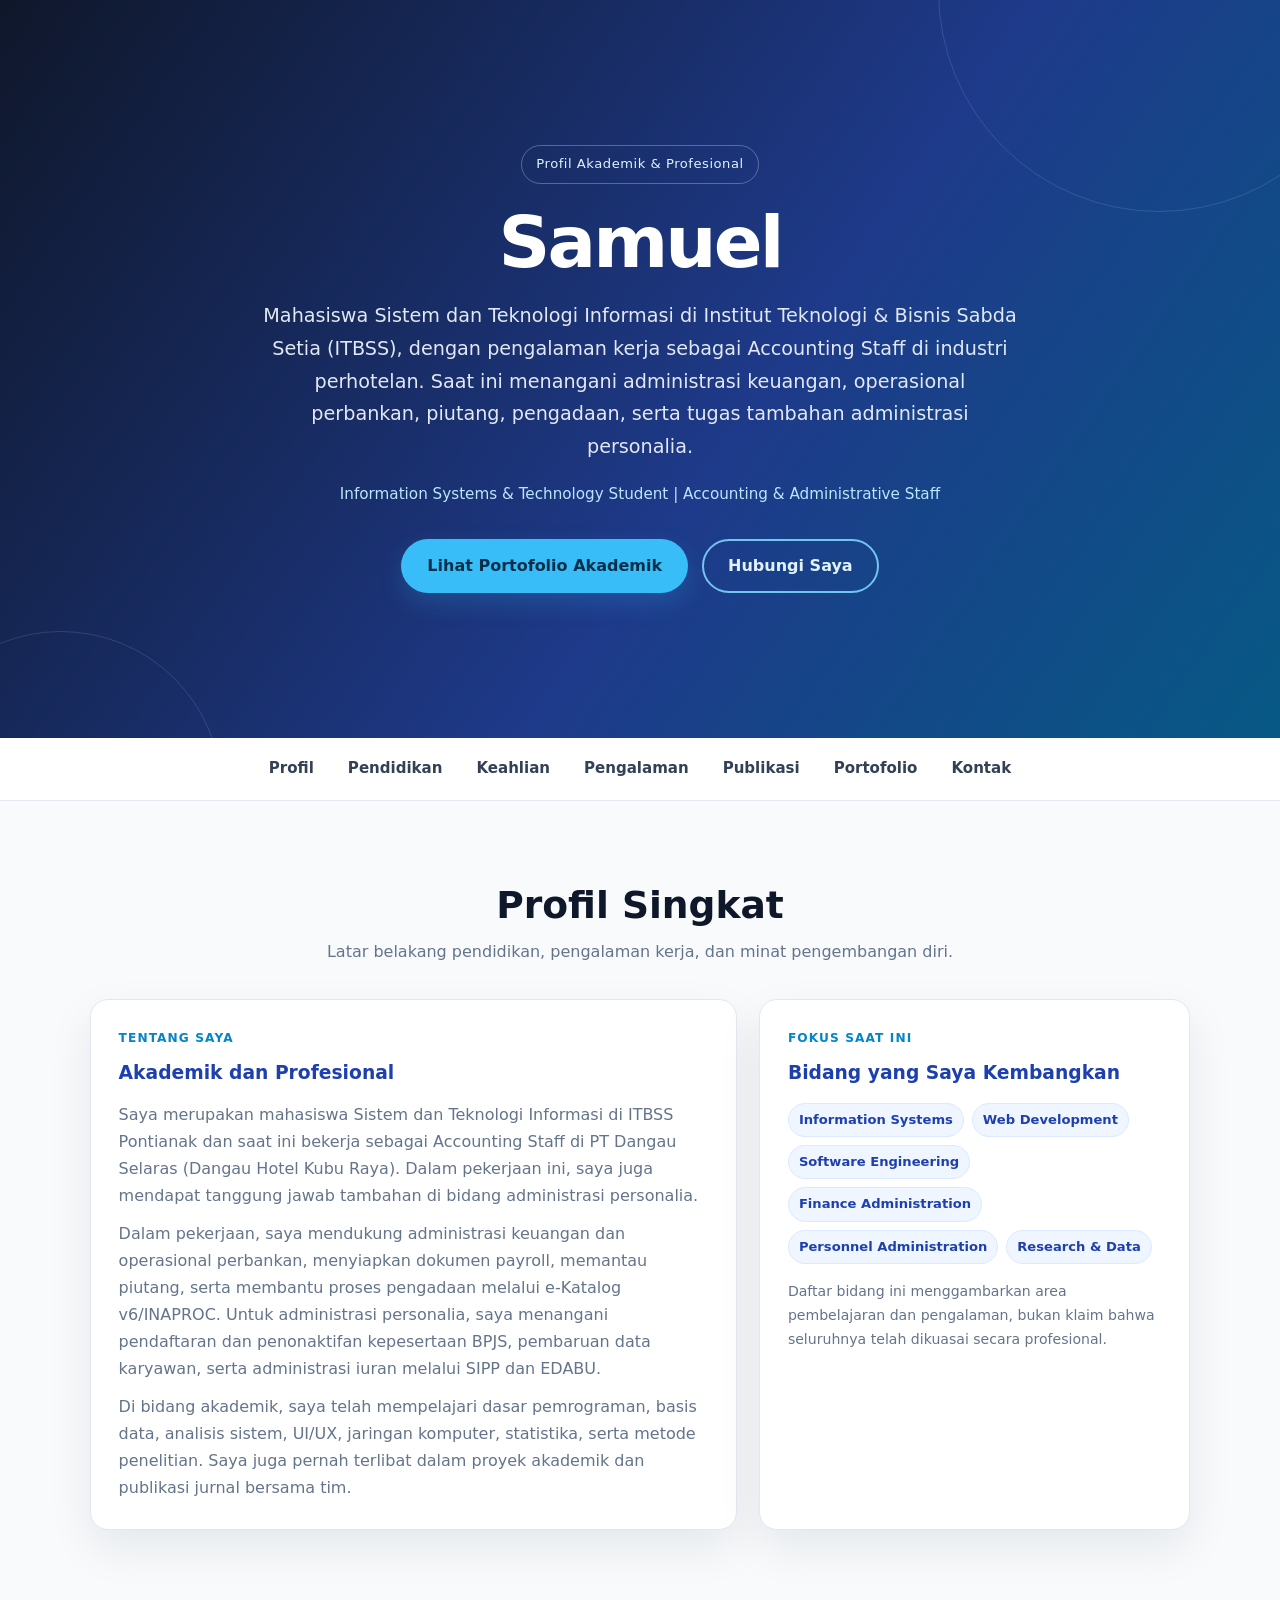
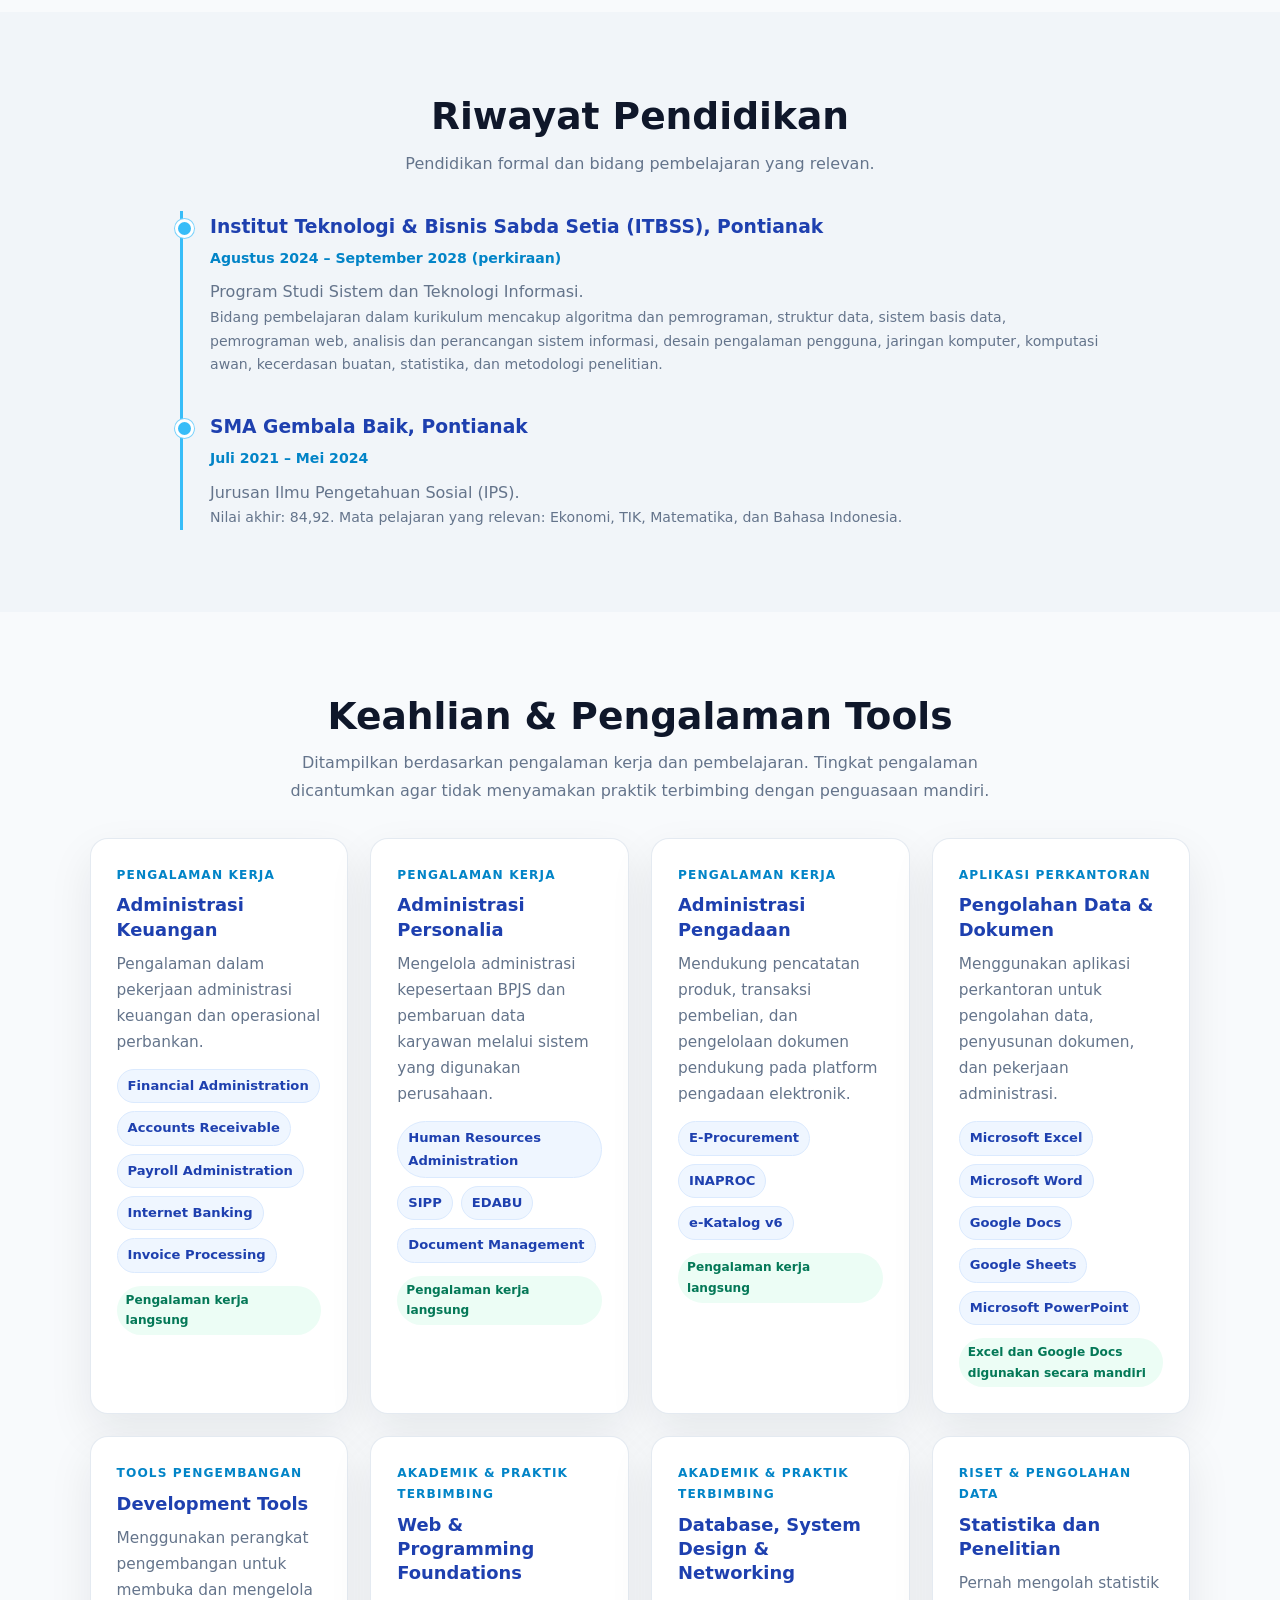
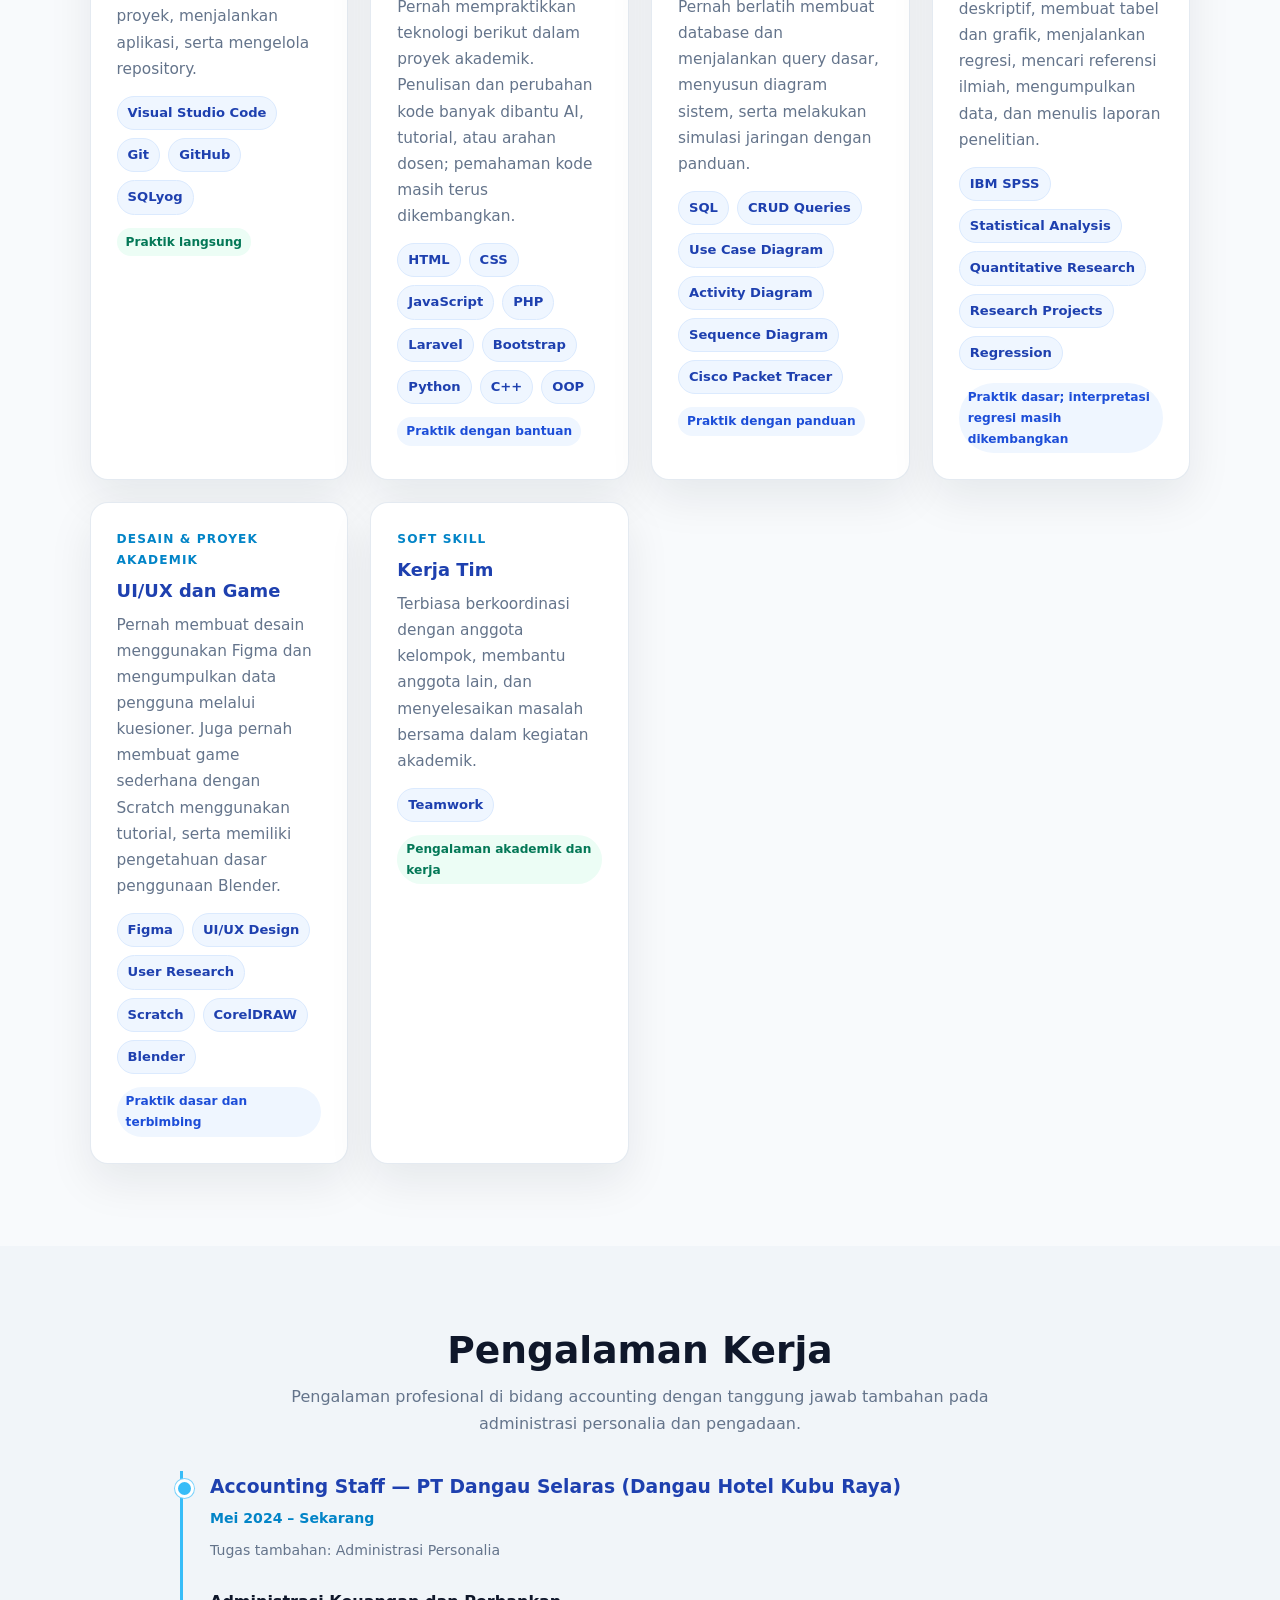
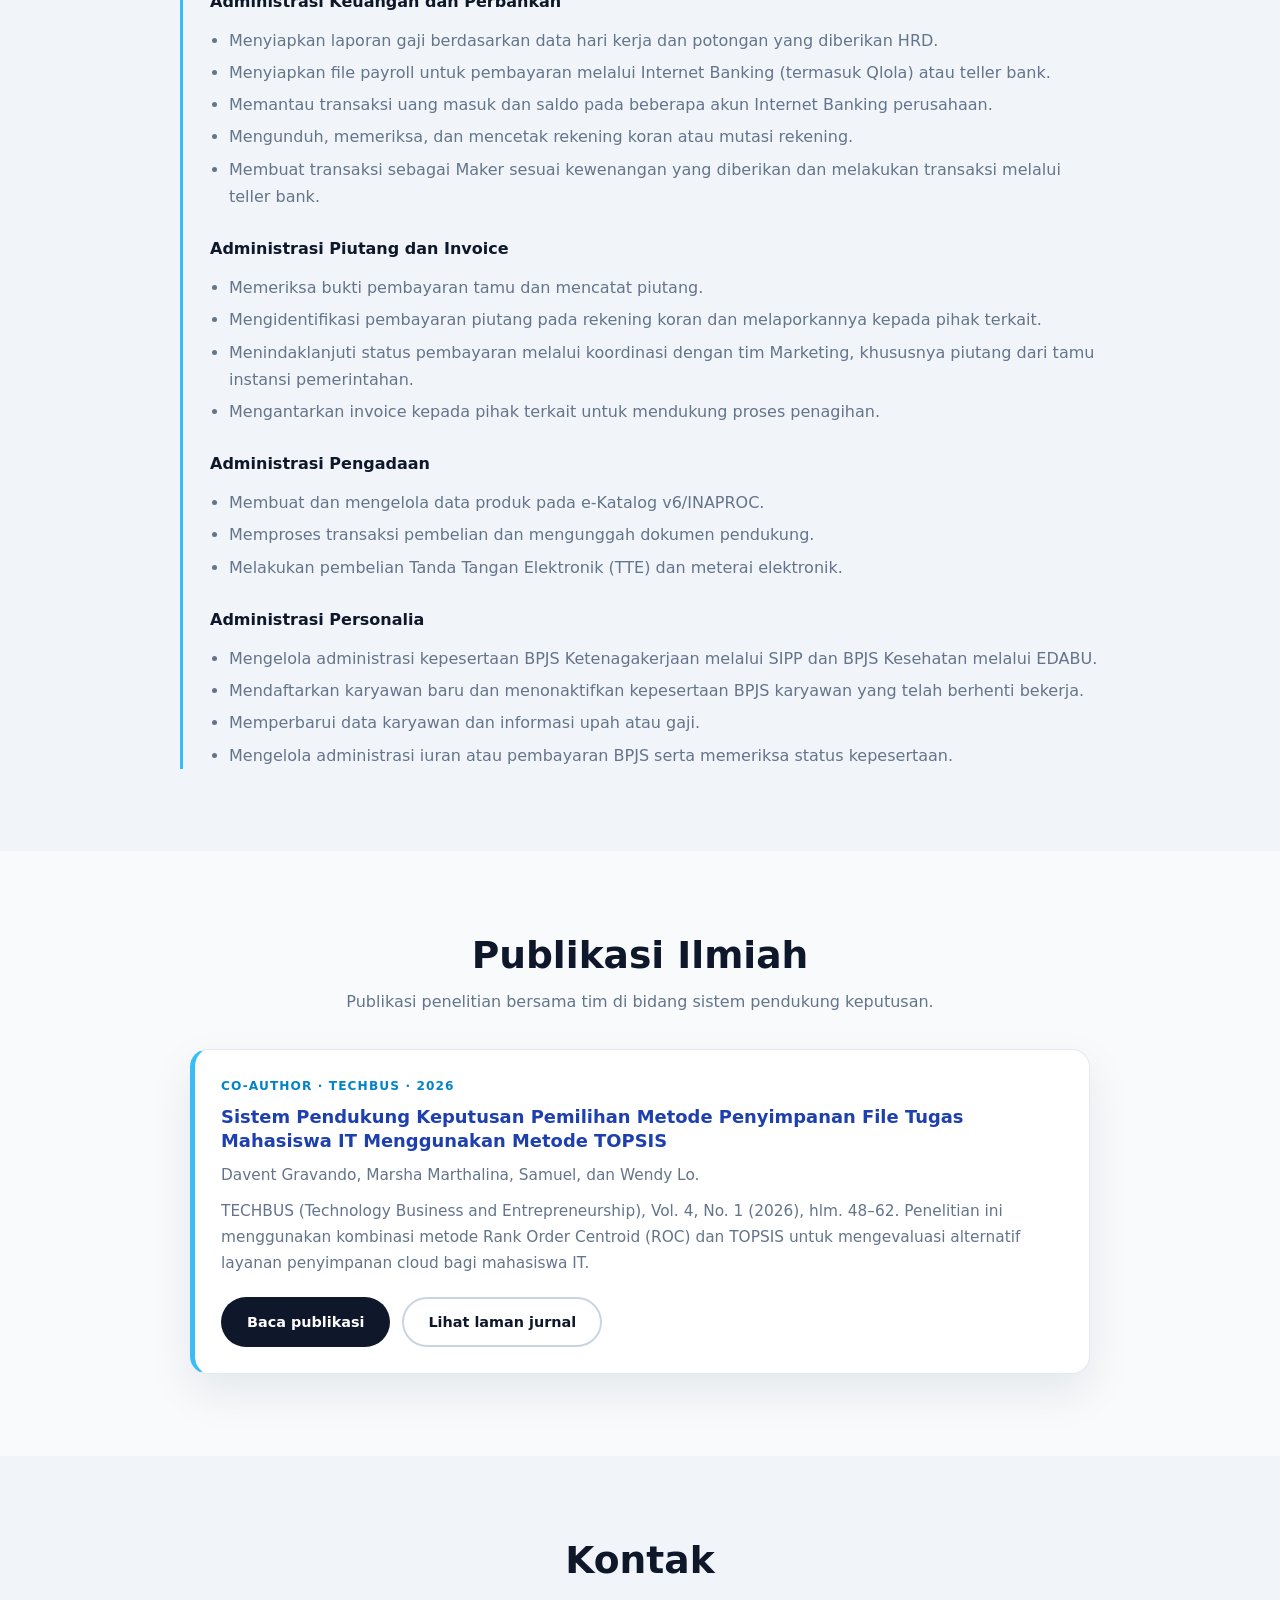
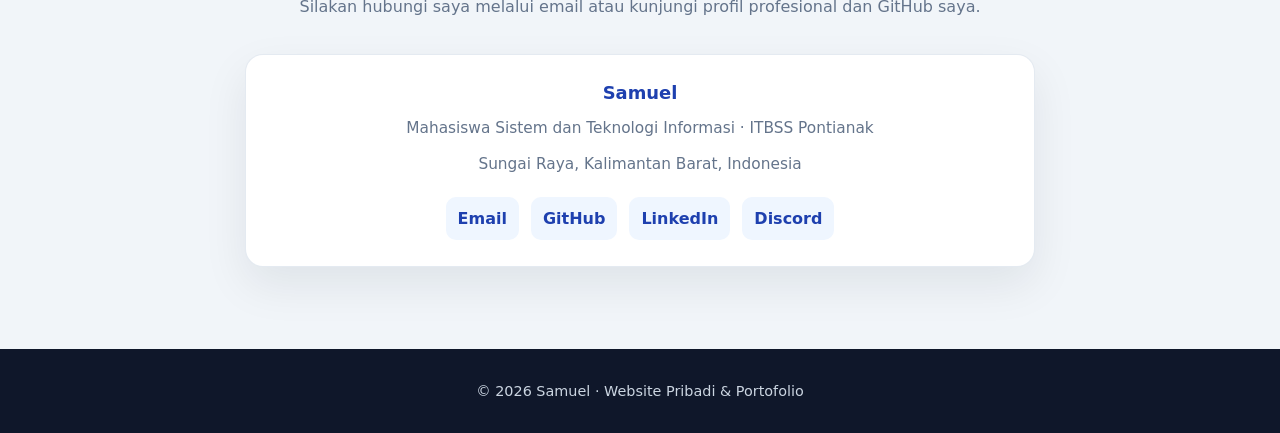
==== commit e7f19a2d: "Use Samuel as the displayed portfolio name" ====
--- a/index.html
+++ b/index.html
@@ -3,16 +3,16 @@
 <head>
   <meta charset="UTF-8" />
   <meta name="viewport" content="width=device-width, initial-scale=1.0" />
-  <meta name="description" content="Portofolio Samuel Phe, mahasiswa Sistem dan Teknologi Informasi ITBSS dengan pengalaman Accounting Staff dan administrasi keuangan, personalia, serta pengadaan." />
+  <meta name="description" content="Portofolio Samuel, mahasiswa Sistem dan Teknologi Informasi ITBSS dengan pengalaman Accounting Staff dan administrasi keuangan, personalia, serta pengadaan." />
   <meta name="theme-color" content="#0f172a" />
-  <title>Samuel Phe | Profil & Portofolio</title>
+  <title>Samuel | Profil & Portofolio</title>
   <link rel="stylesheet" href="style.css" />
 </head>
 <body>
   <header class="hero">
     <div class="hero-inner">
       <span class="eyebrow">Profil Akademik & Profesional</span>
-      <h1>Samuel Phe</h1>
+      <h1>Samuel</h1>
       <p>Mahasiswa Sistem dan Teknologi Informasi di Institut Teknologi & Bisnis Sabda Setia (ITBSS), dengan pengalaman kerja sebagai Accounting Staff di industri perhotelan. Saat ini menangani administrasi keuangan, operasional perbankan, piutang, pengadaan, serta tugas tambahan administrasi personalia.</p>
       <div class="hero-meta">Information Systems & Technology Student | Accounting & Administrative Staff</div>
       <div class="hero-buttons">
@@ -273,7 +273,7 @@
   </main>
 
   <footer>
-    <p>© 2026 Samuel Phe · Website Pribadi & Portofolio</p>
+    <p>© 2026 Samuel · Website Pribadi & Portofolio</p>
   </footer>
 </body>
 </html>
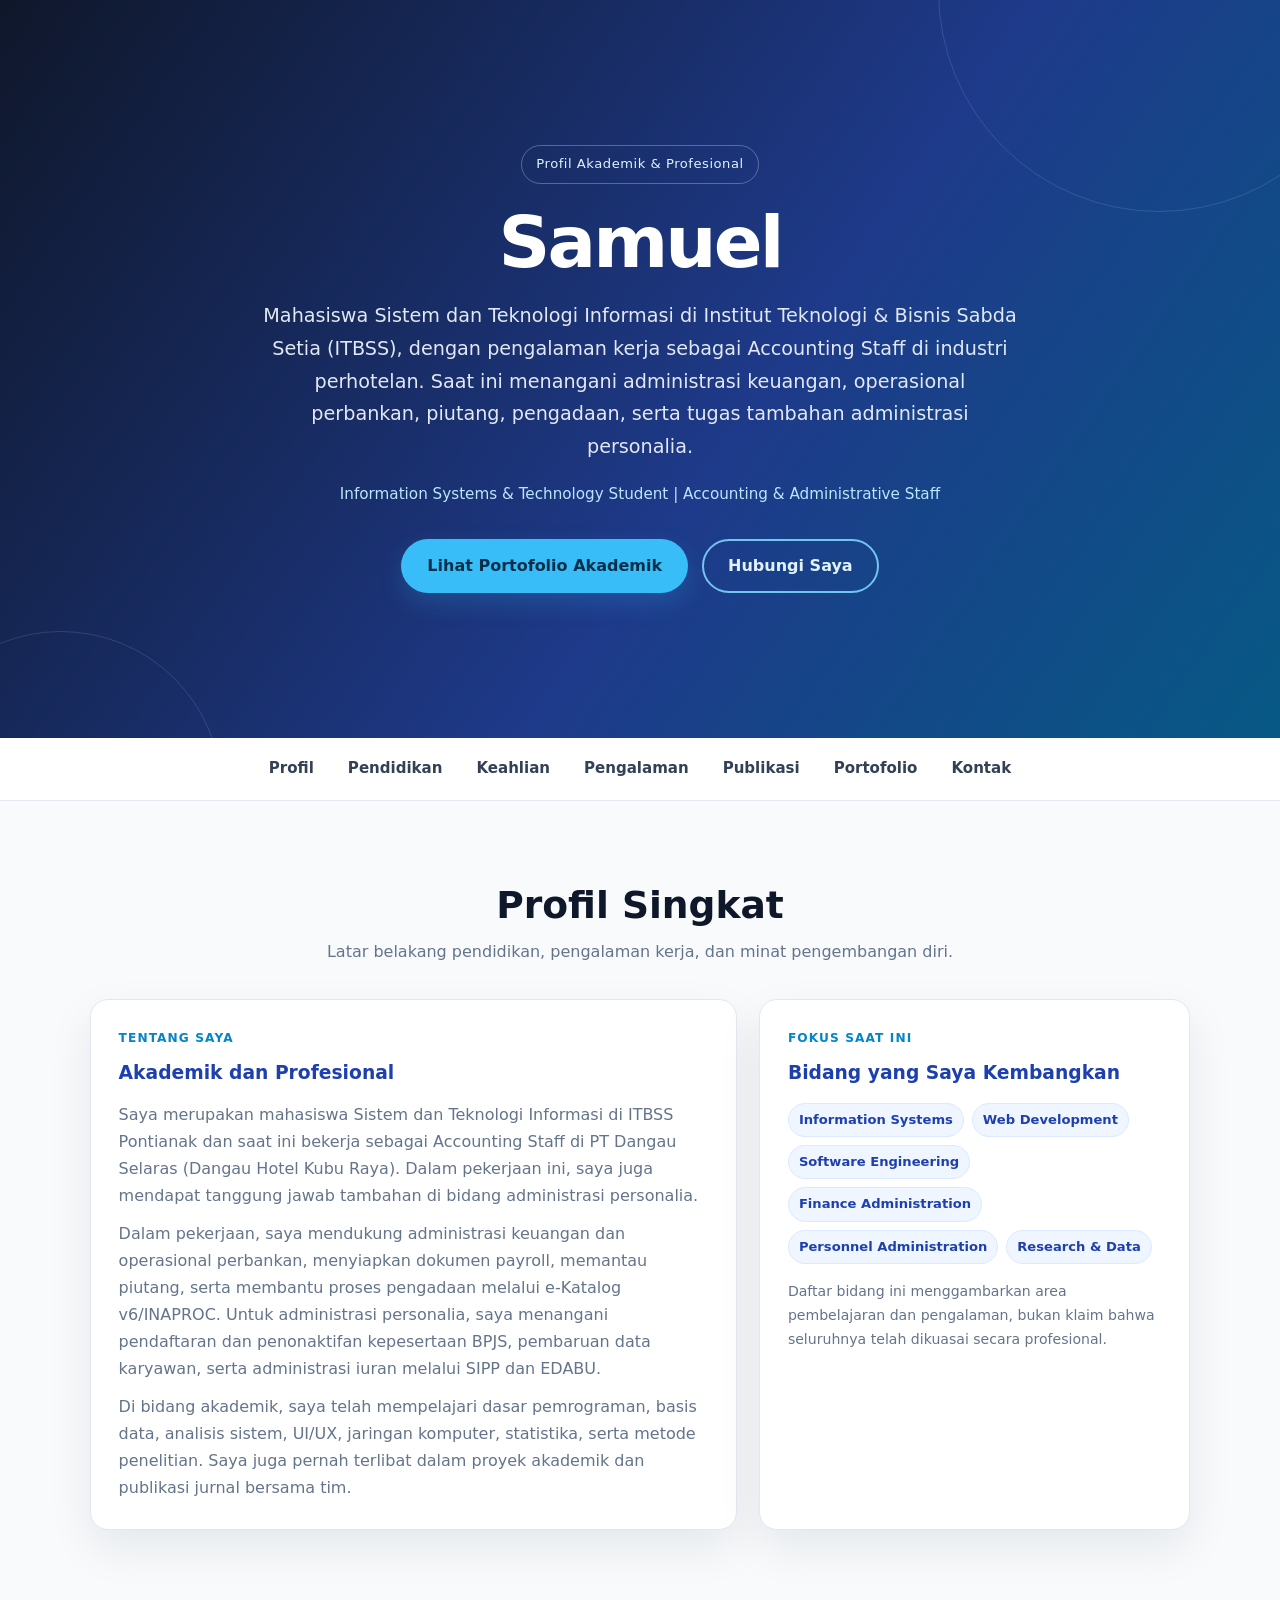
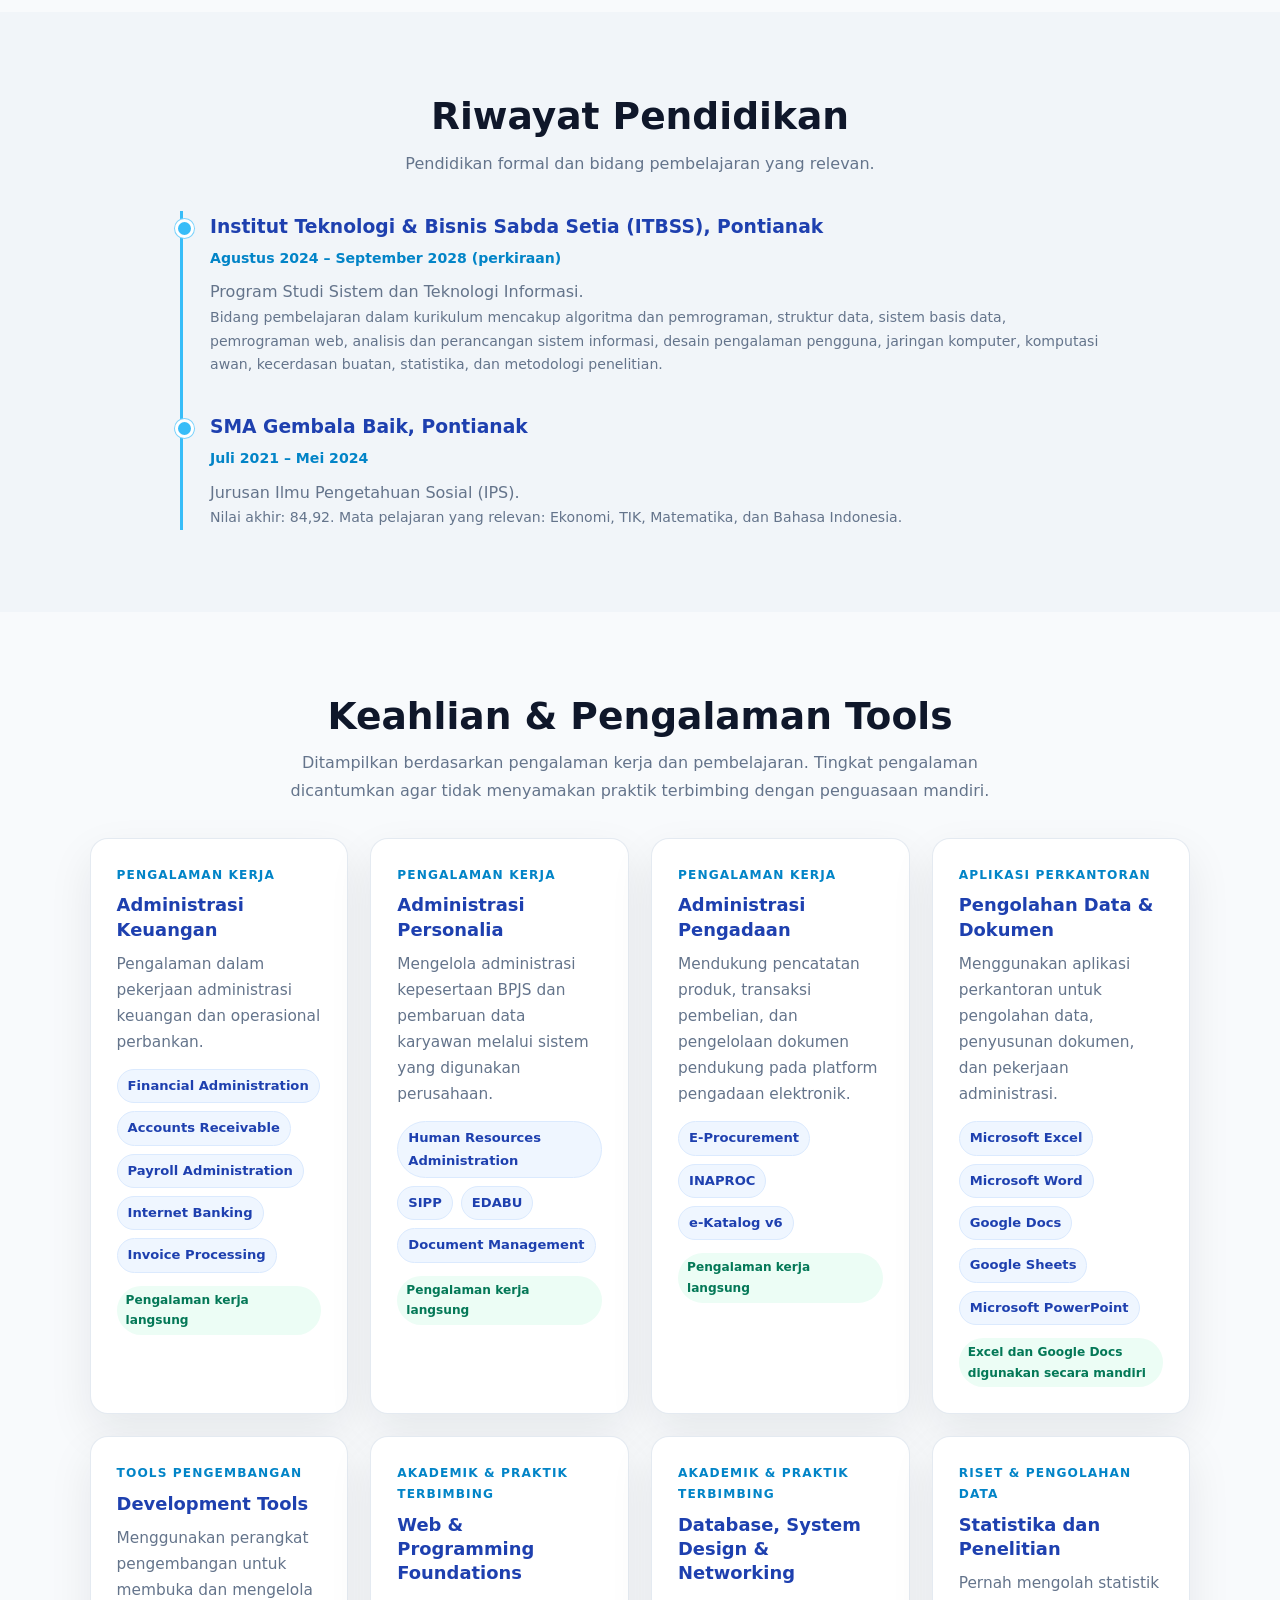
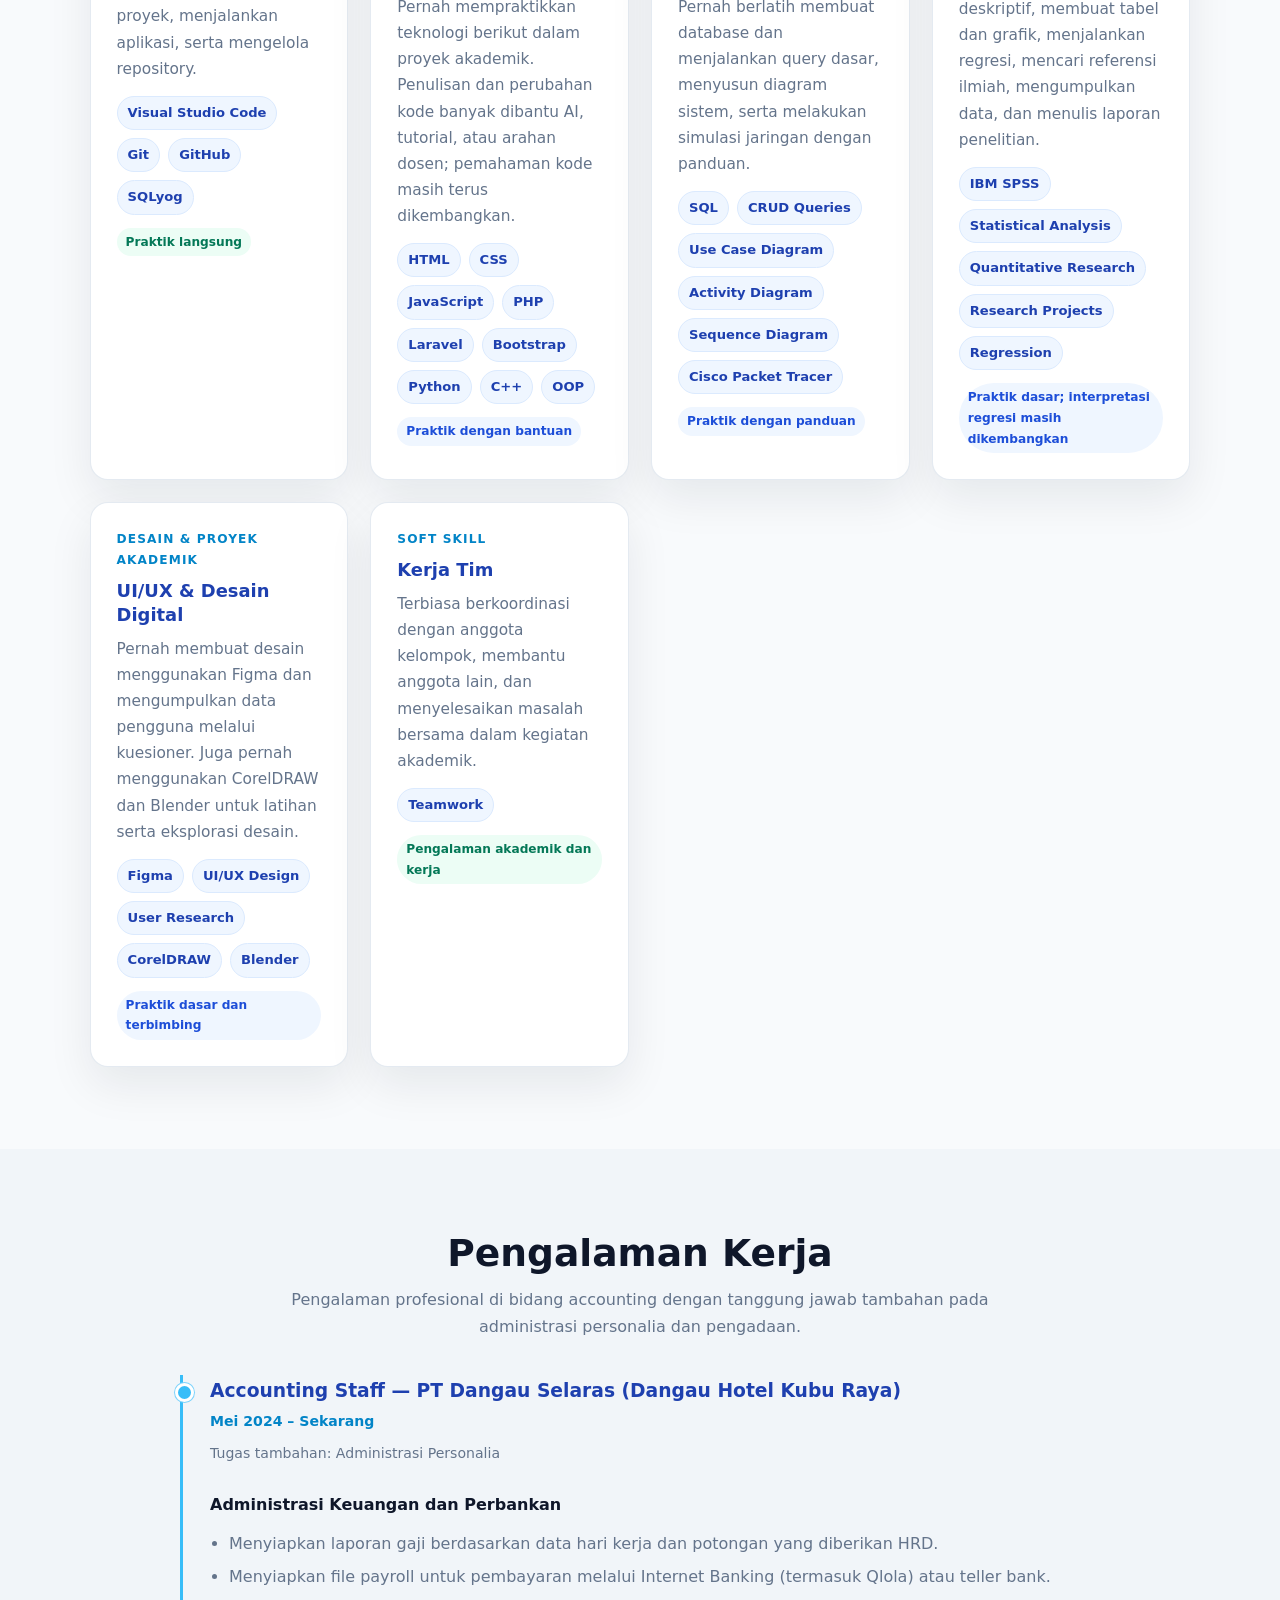
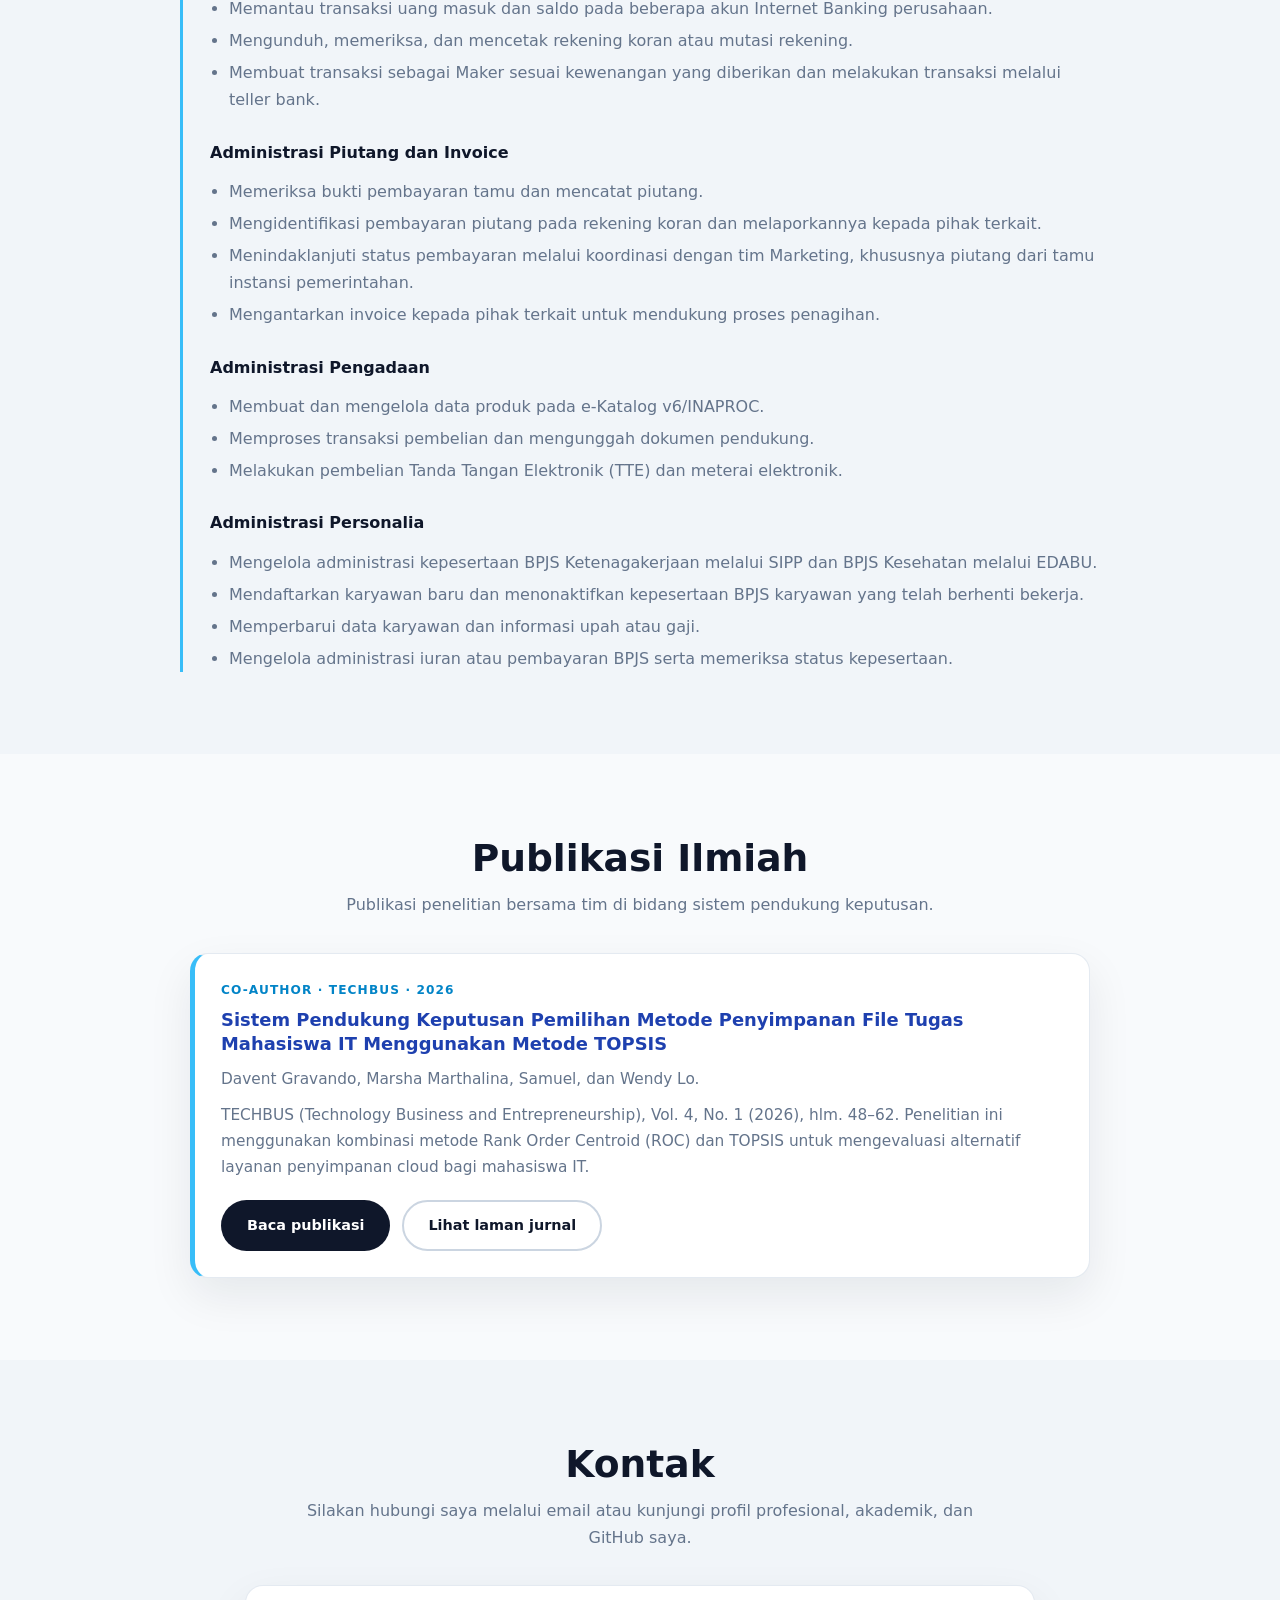
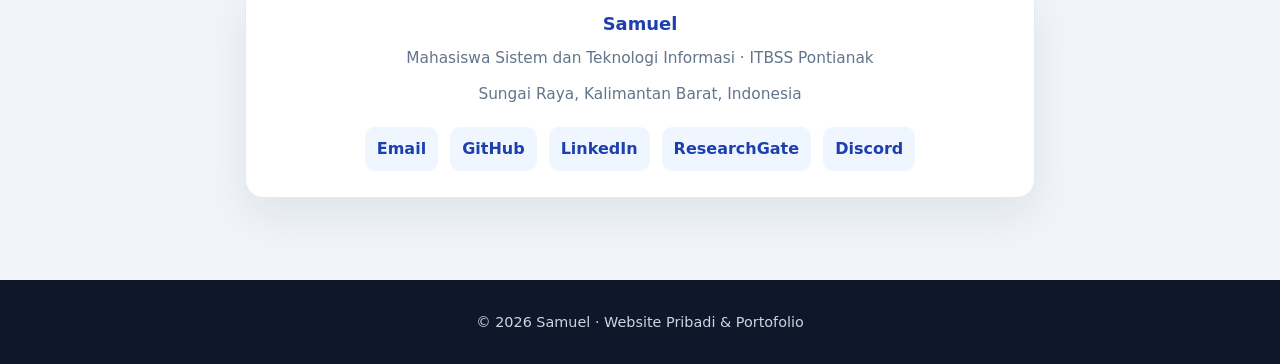
==== commit 820a6985: "Add ResearchGate profile and refine design skills section" ====
--- a/index.html
+++ b/index.html
@@ -170,10 +170,10 @@
           </article>
           <article class="card">
             <span class="kicker">Desain & Proyek Akademik</span>
-            <h3>UI/UX dan Game</h3>
-            <p>Pernah membuat desain menggunakan Figma dan mengumpulkan data pengguna melalui kuesioner. Juga pernah membuat game sederhana dengan Scratch menggunakan tutorial, serta memiliki pengetahuan dasar penggunaan Blender.</p>
-            <div class="tag-list">
-              <span class="tag">Figma</span><span class="tag">UI/UX Design</span><span class="tag">User Research</span><span class="tag">Scratch</span><span class="tag">CorelDRAW</span><span class="tag">Blender</span>
+            <h3>UI/UX & Desain Digital</h3>
+            <p>Pernah membuat desain menggunakan Figma dan mengumpulkan data pengguna melalui kuesioner. Juga pernah menggunakan CorelDRAW dan Blender untuk latihan serta eksplorasi desain.</p>
+            <div class="tag-list">
+              <span class="tag">Figma</span><span class="tag">UI/UX Design</span><span class="tag">User Research</span><span class="tag">CorelDRAW</span><span class="tag">Blender</span>
             </div>
             <span class="level basic">Praktik dasar dan terbimbing</span>
           </article>
@@ -255,7 +255,7 @@
       <div class="section-inner">
         <div class="section-heading">
           <h2>Kontak</h2>
-          <p>Silakan hubungi saya melalui email atau kunjungi profil profesional dan GitHub saya.</p>
+          <p>Silakan hubungi saya melalui email atau kunjungi profil profesional, akademik, dan GitHub saya.</p>
         </div>
         <div class="card contact-card">
           <h3>Samuel</h3>
@@ -265,6 +265,7 @@
             <a href="mailto:samuelptk2006@gmail.com">Email</a>
             <a href="https://github.com/SamuelPhe" target="_blank" rel="noopener noreferrer">GitHub</a>
             <a href="https://www.linkedin.com/in/samuelphang06" target="_blank" rel="noopener noreferrer">LinkedIn</a>
+            <a href="https://www.researchgate.net/profile/Samuel-Samuel-35" target="_blank" rel="noopener noreferrer">ResearchGate</a>
             <a href="https://discord.com/users/518212369063608331" target="_blank" rel="noopener noreferrer">Discord</a>
           </div>
         </div>
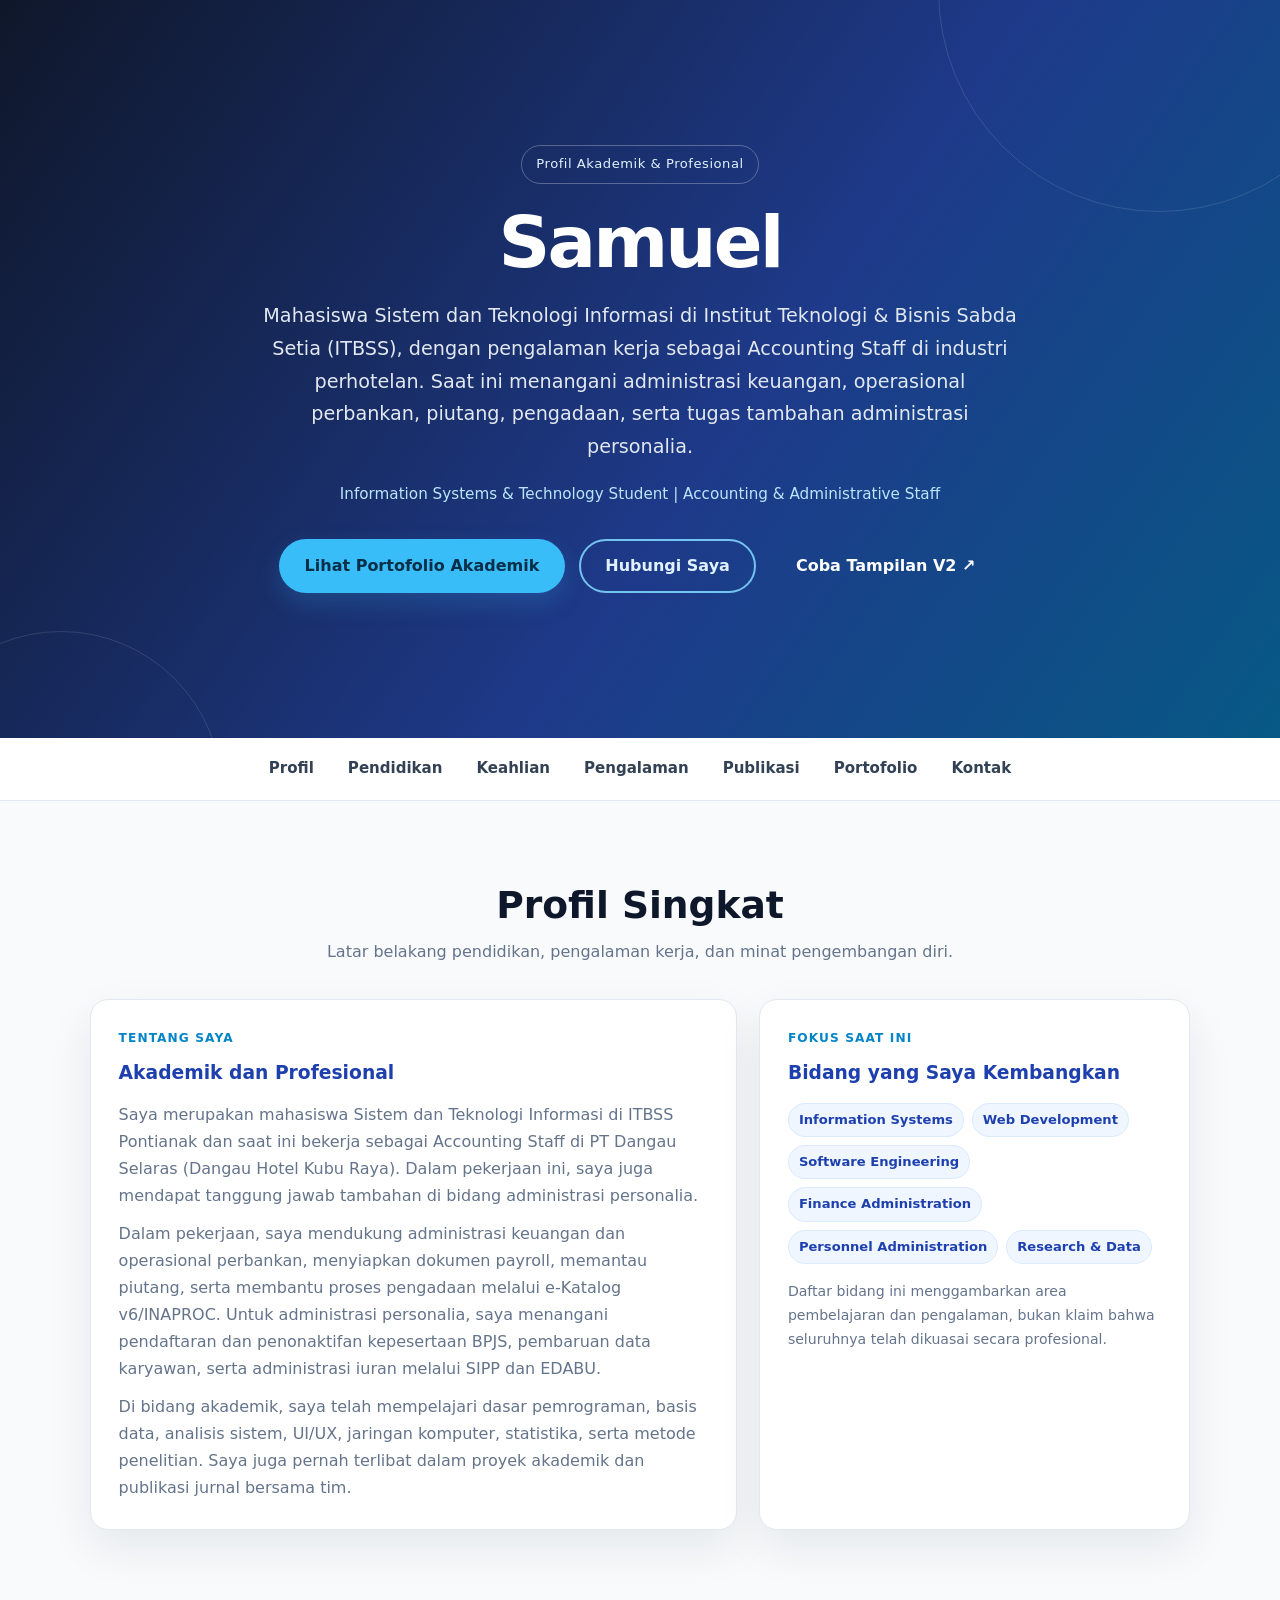
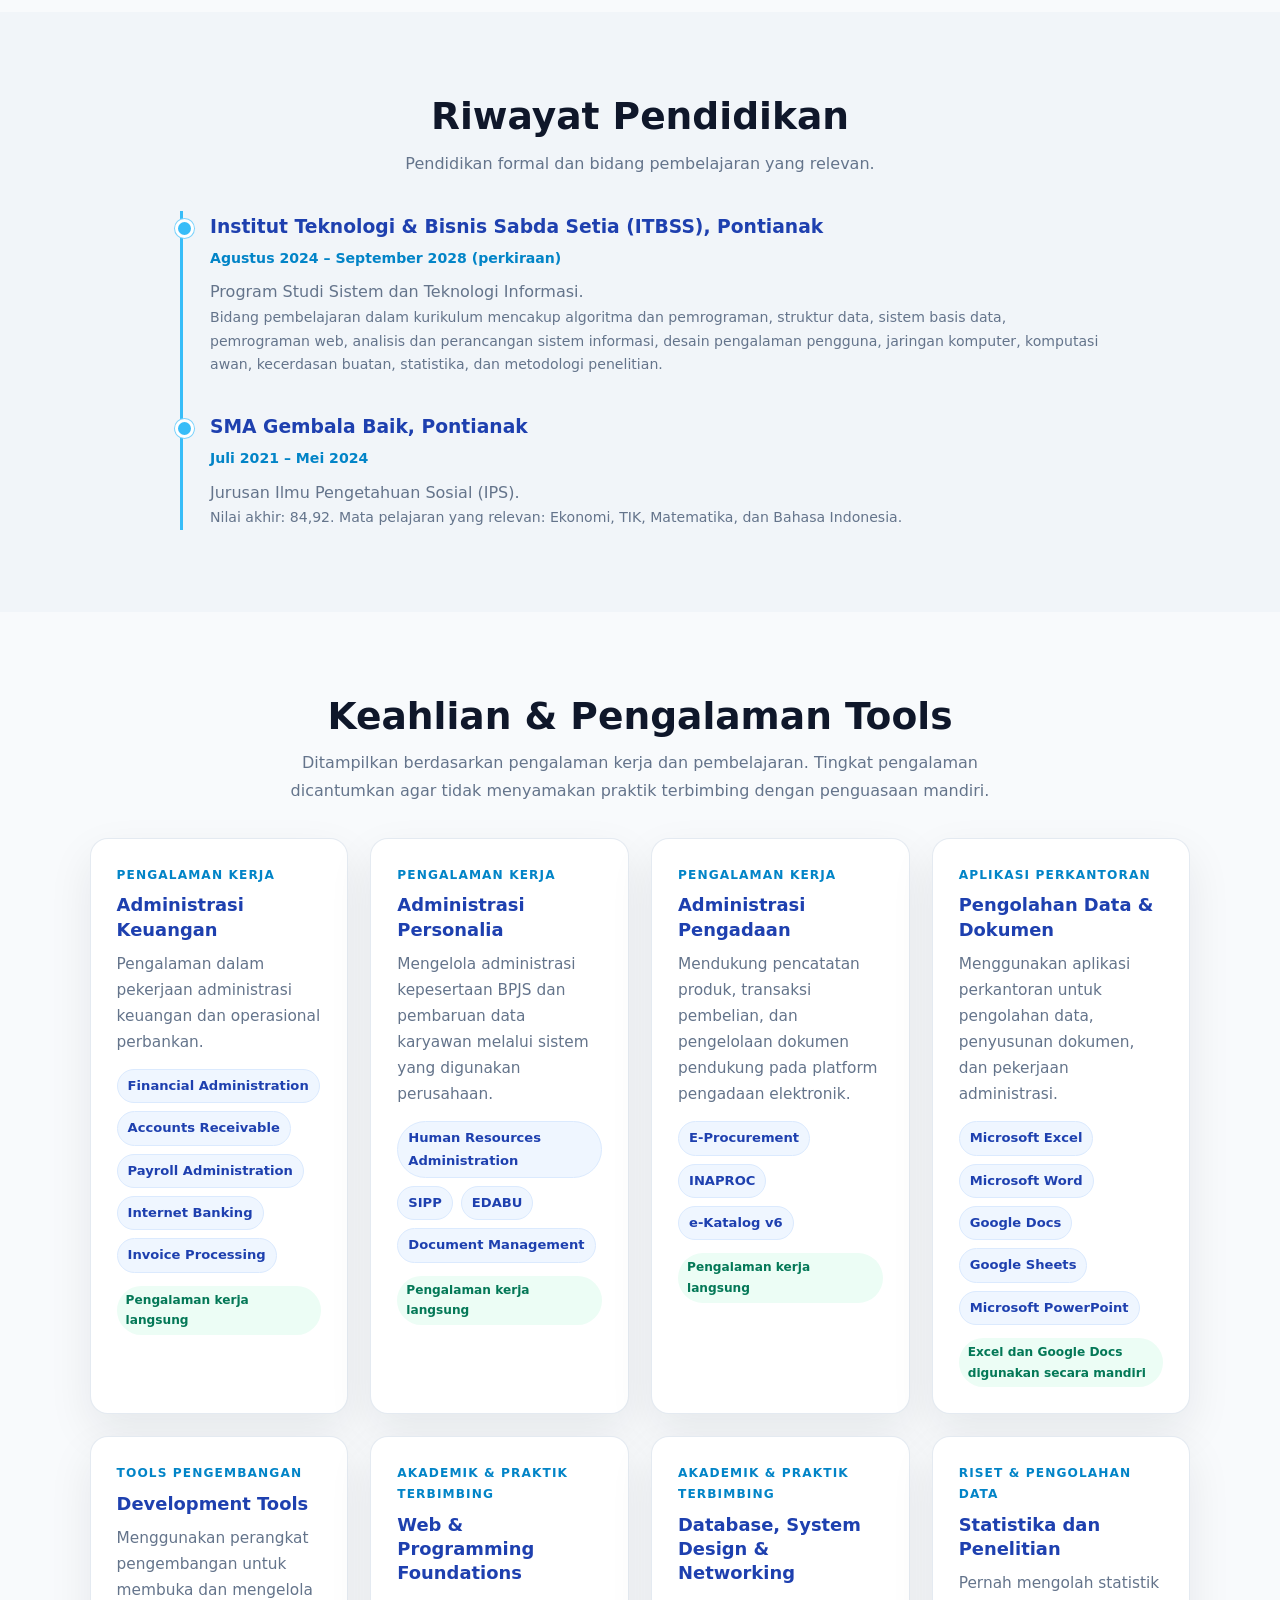
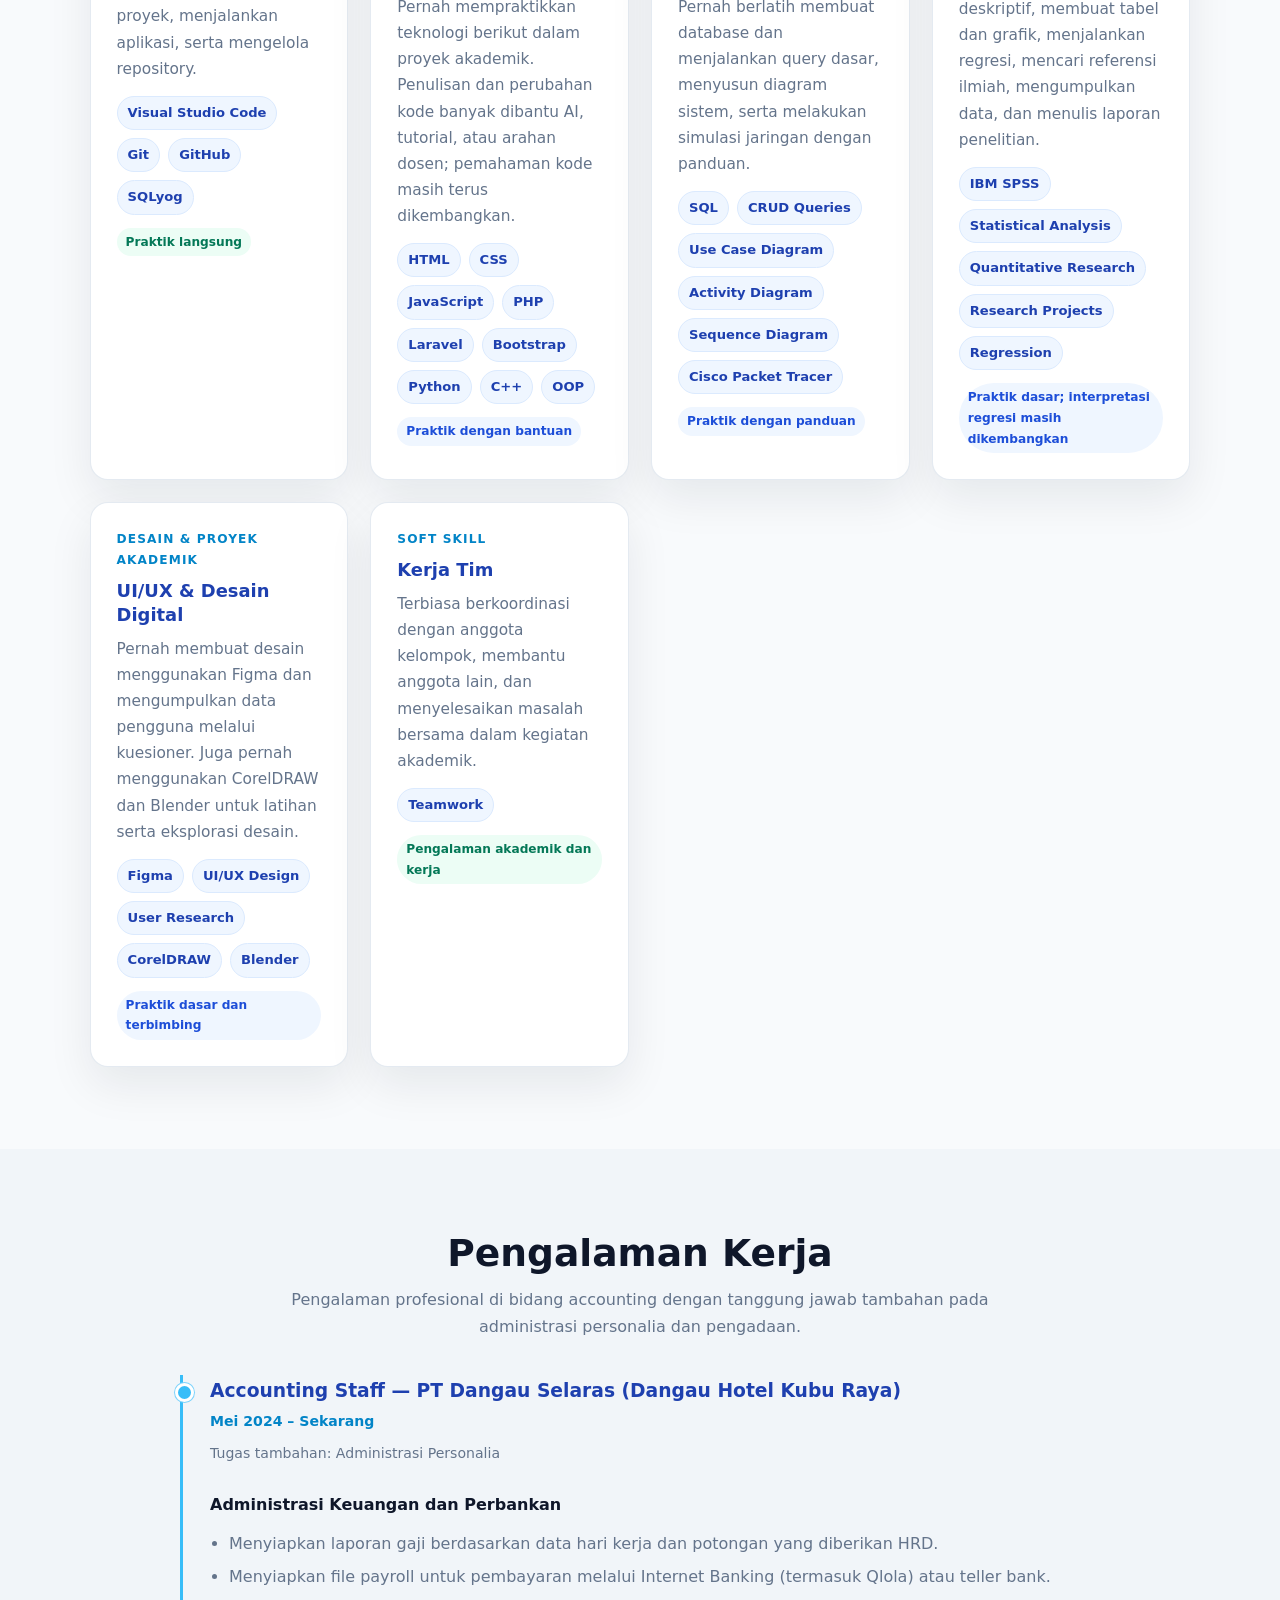
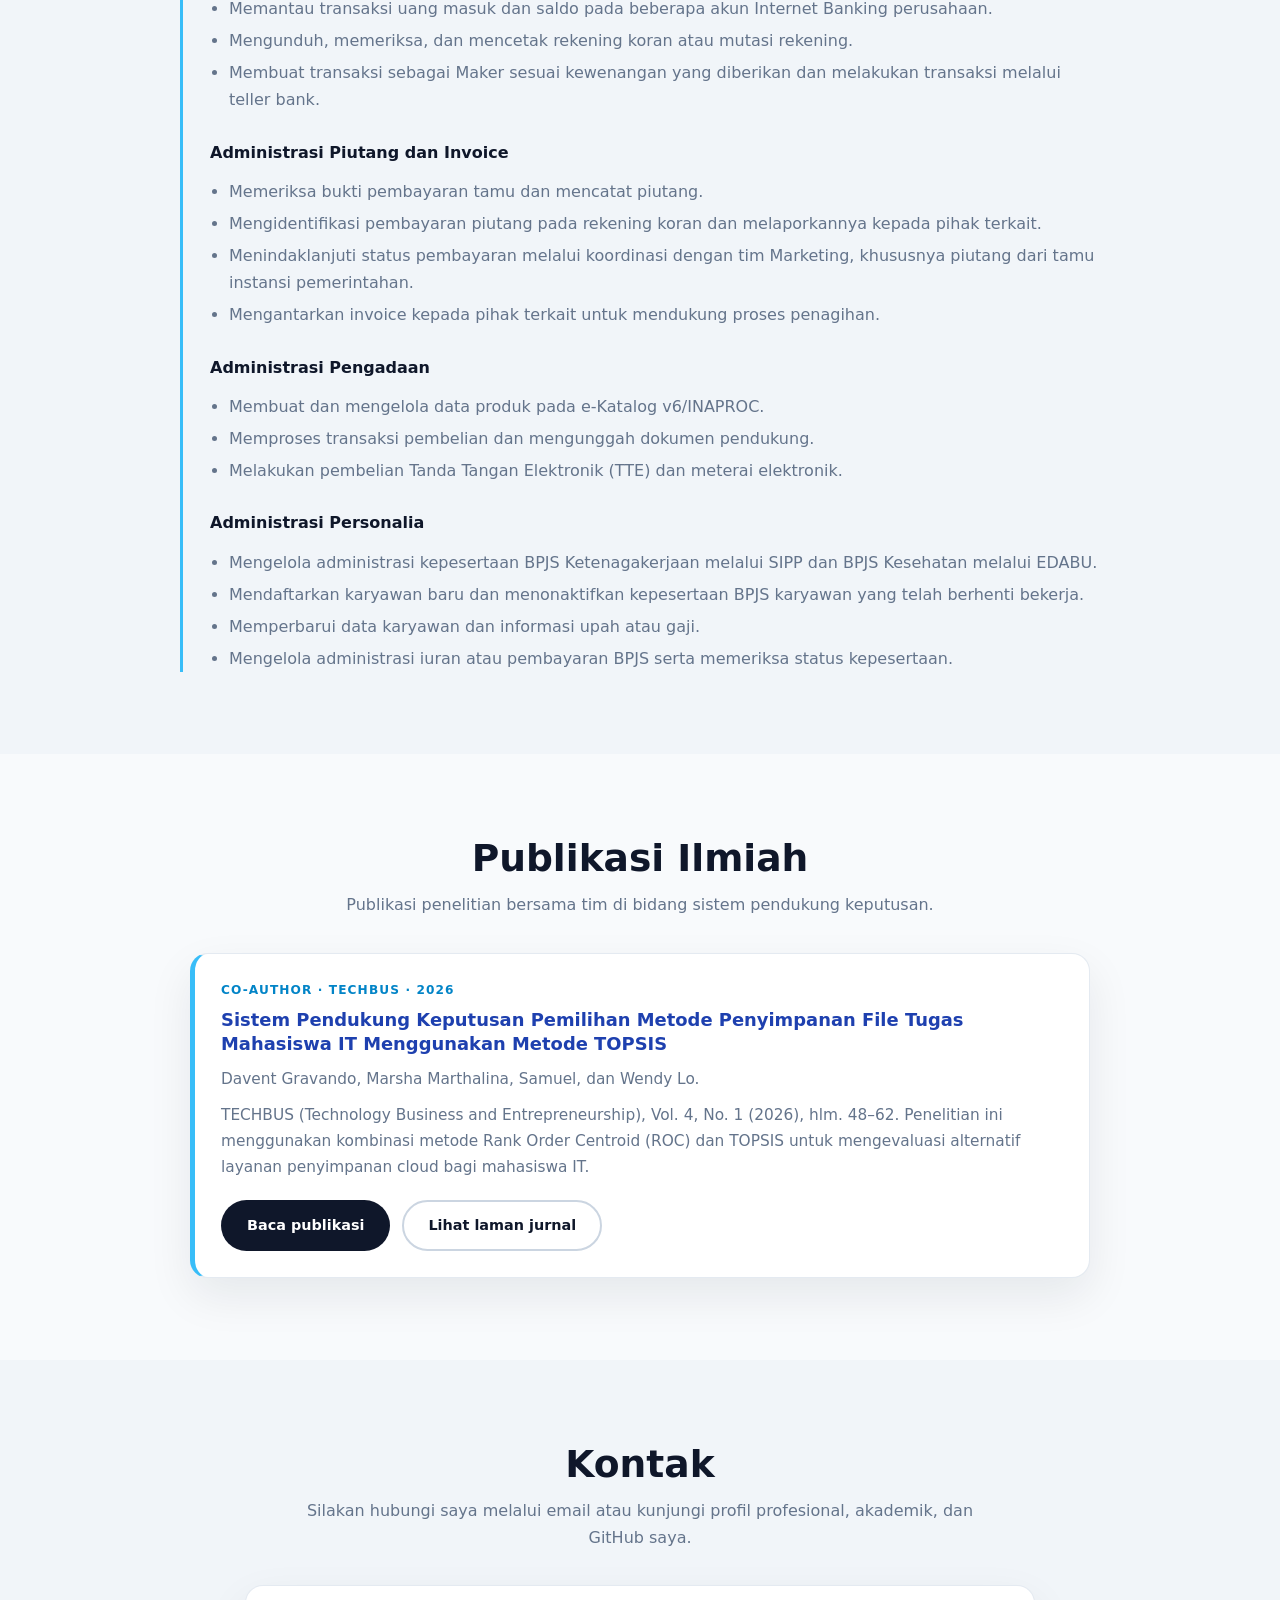
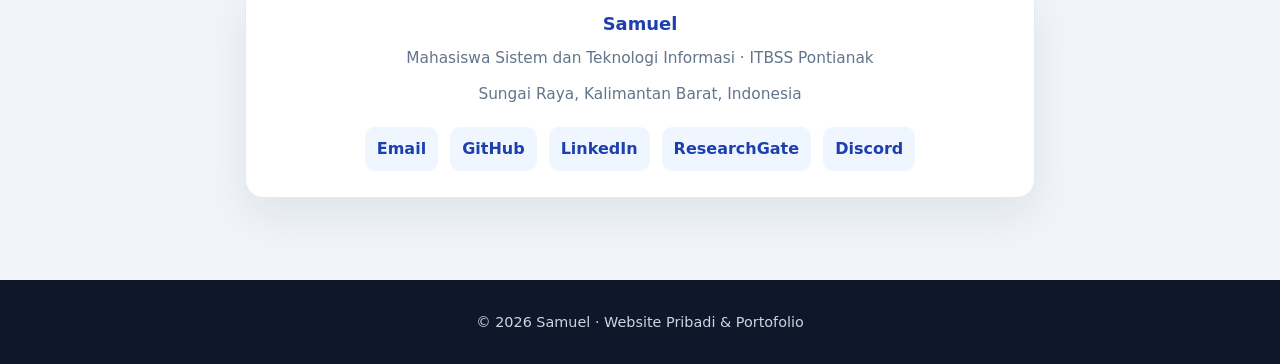
==== commit 74eeda82: "Add V1/V2 navigation switch to original homepage" ====
--- a/index.html
+++ b/index.html
@@ -18,6 +18,7 @@
       <div class="hero-buttons">
         <a href="portofolio.html" class="btn btn-primary">Lihat Portofolio Akademik</a>
         <a href="#kontak" class="btn btn-outline">Hubungi Saya</a>
+        <a href="/v2/" class="btn btn-version">Coba Tampilan V2 ↗</a>
       </div>
     </div>
   </header>
